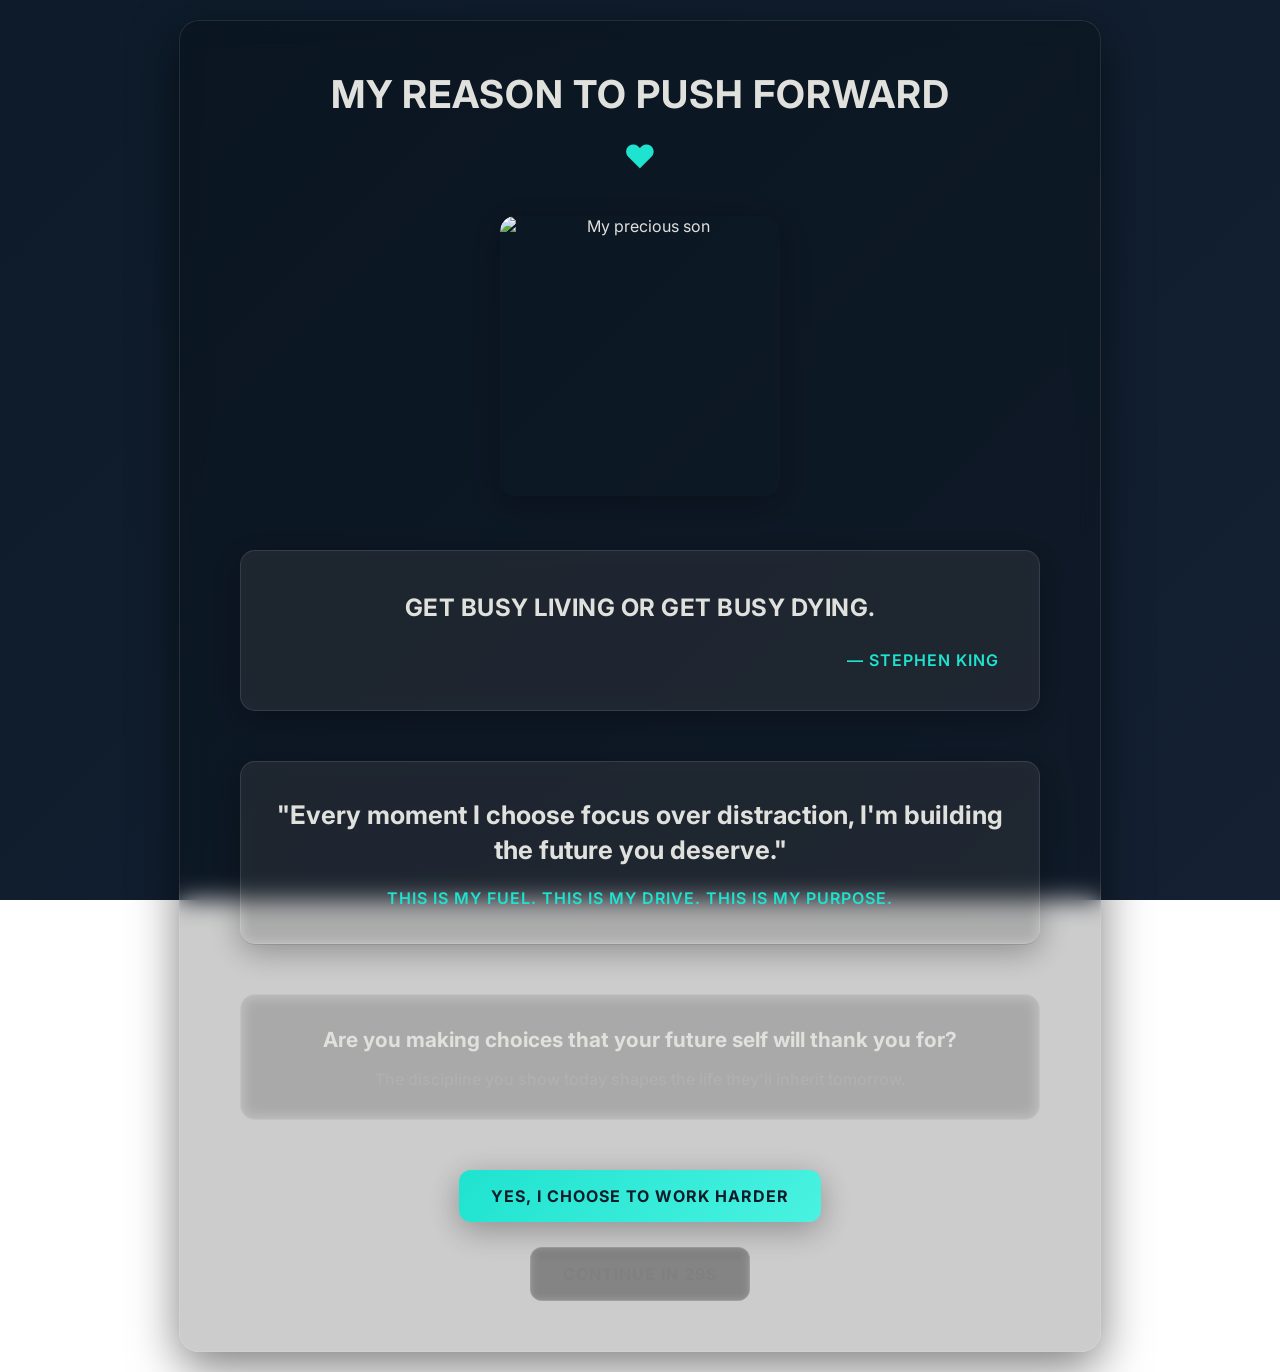
==== focus-redirect/inspiration/inspiration.html @ f6513f72 "first init" ====
<!DOCTYPE html>
<html lang="en">
<head>
  <meta charset="UTF-8">
  <meta name="viewport" content="width=device-width, initial-scale=1.0">
  <title>A Moment of Focus</title>
  <link rel="preconnect" href="https://fonts.googleapis.com">
  <link rel="preconnect" href="https://fonts.gstatic.com" crossorigin>
  <link href="https://fonts.googleapis.com/css2?family=Inter:wght@300;400;500;600;700&family=Playfair+Display:ital,wght@0,400;0,600;1,400;1,600&display=swap" rel="stylesheet">
  <link rel="stylesheet" href="inspiration.css">
</head>
<body>
  <div class="container">
    <div class="header">
      <h1>My Reason to Push Forward</h1>
      <div class="heart-divider">❤️</div>
    </div>
    
    <div class="photo-momento">
      <div class="photo-frame">
        <img src="idris.gif" alt="My precious son" class="momento-photo">
        <div class="photo-overlay">
          <p class="photo-text">Every day I work harder for you</p>
        </div>
      </div>
    </div>
    
    <div class="quote-section">
      <div class="quote-container">
        <blockquote id="quote"></blockquote>
        <cite id="author"></cite>
      </div>
    </div>
    
    <div class="motivation-message">
      <div class="personal-note">
        <p class="main-motivation">"Every moment I choose focus over distraction, I'm building the future you deserve."</p>
        <p class="sub-motivation">This is my fuel. This is my drive. This is my purpose.</p>
      </div>
    </div>
    
    <div class="powerful-reminder">
      <p class="reminder-text">Are you making choices that your future self will thank you for?</p>
      <p class="reminder-subtext">The discipline you show today shapes the life they'll inherit tomorrow.</p>
    </div>
    
    <div class="actions">
      <button id="goBack" class="btn primary-btn">Yes, I Choose to Work Harder</button>
      <div class="continue-container">
        <div id="reason-container">
            <label for="reason-input" id="reason-label">If you must continue, commit to working harder later:</label>
            <input type="text" id="reason-input" placeholder="I will work 2x harder on my goals after this...">
        </div>
        <button id="continueAnyway" class="btn secondary-btn" disabled>
          Continue in <span id="countdown">30</span>s
        </button>
      </div>
    </div>
  </div>
  
  <script src="inspiration.js"></script>
</body>
</html>
---- focus-redirect/inspiration/inspiration.css ----
@import url('https://fonts.googleapis.com/css2?family=Inter:wght@300;400;500;600;700&family=Playfair+Display:ital,wght@0,400;0,600;1,400;1,600&display=swap');

:root {
  --font-sans: 'Inter', sans-serif;
  --font-serif: 'Playfair Display', serif;
  
  --color-bg-start: #0d1b2a;
  --color-bg-mid: #1b263b;
  --color-bg-end: #415a77;

  --color-text: #e0e1dd;
  --color-text-dark: #b0b0b0;
  --color-text-muted: #808080;

  --color-accent: #1ee3cf;
  --color-accent-soft: #4af2e1;

  --color-glass: rgba(0, 0, 0, 0.2);
  --color-shadow: rgba(0, 0, 0, 0.5);
  --color-border: rgba(255, 255, 255, 0.1);
  --color-surface: rgba(255, 255, 255, 0.05);
  --color-elevated: rgba(255, 255, 255, 0.08);
  
  --shadow-soft: 0 8px 32px rgba(0, 0, 0, 0.3);
  --shadow-strong: 0 16px 48px rgba(0, 0, 0, 0.5);
}

body {
  font-family: var(--font-sans);
  margin: 0;
  padding: 20px;
  display: flex;
  justify-content: center;
  align-items: center;
  min-height: 100vh;
  color: var(--color-text);
  background: linear-gradient(135deg, var(--color-bg-start), var(--color-bg-mid), var(--color-bg-end));
  background-size: 400% 400%;
  animation: gradientAnimation 20s ease infinite;
  background-attachment: fixed;
}

@keyframes gradientAnimation {
  0% { background-position: 0% 50%; }
  50% { background-position: 100% 50%; }
  100% { background-position: 0% 50%; }
}

.container {
  max-width: 800px;
  width: 100%;
  background: var(--color-glass);
  backdrop-filter: blur(12px);
  -webkit-backdrop-filter: blur(12px);
  border-radius: 20px;
  border: 1px solid var(--color-border);
  box-shadow: var(--shadow-strong);
  padding: 50px 60px;
  text-align: center;
  position: relative;
  animation: gentleEnter 1.2s ease-out;
}

@keyframes gentleEnter {
  from { opacity: 0; transform: translateY(30px) scale(0.95); }
  to { opacity: 1; transform: translateY(0) scale(1); }
}

.header {
  margin-bottom: 40px;
  animation: fadeInDown 1s ease-out 0.2s;
  animation-fill-mode: backwards;
}

.header h1 {
  font-family: var(--font-sans);
  font-size: 2.4em;
  font-weight: 700;
  color: var(--color-text);
  margin: 0 0 20px 0;
  letter-spacing: 1px;
  text-transform: uppercase;
}

.heart-divider {
  font-size: 2em;
  color: var(--color-accent);
  animation: heartbeat 2s ease-in-out infinite;
}

@keyframes heartbeat {
  0%, 100% { transform: scale(1); }
  50% { transform: scale(1.1); }
}

.photo-momento {
  margin: 40px 0;
  animation: slideInUp 1s ease-out 0.4s;
  animation-fill-mode: backwards;
}

.photo-frame {
  position: relative;
  display: inline-block;
  border-radius: 15px;
  overflow: hidden;
  box-shadow: var(--shadow-soft);
  transition: all 0.3s ease;
}

.photo-frame:hover {
  transform: scale(1.05);
  box-shadow: var(--shadow-strong);
}

.photo-frame:hover .photo-overlay {
  opacity: 1;
}

.momento-photo {
  width: 280px;
  height: 280px;
  object-fit: cover;
  display: block;
  border-radius: 15px;
}

.photo-overlay {
  position: absolute;
  top: 0;
  left: 0;
  right: 0;
  bottom: 0;
  background: linear-gradient(135deg, var(--color-bg-start), rgba(27, 38, 59, 0.8));
  display: flex;
  align-items: center;
  justify-content: center;
  opacity: 0;
  transition: opacity 0.3s ease;
  border-radius: 15px;
}

.photo-text {
  color: var(--color-text);
  font-family: var(--font-sans);
  font-size: 1.2em;
  font-weight: 600;
  text-shadow: 2px 2px 4px rgba(0, 0, 0, 0.8);
  margin: 0;
  text-align: center;
  padding: 20px;
  text-transform: uppercase;
  letter-spacing: 1px;
}

.quote-section {
  margin: 50px 0;
  animation: slideInUp 1s ease-out 0.6s;
  animation-fill-mode: backwards;
}

.quote-container {
  background: var(--color-elevated);
  backdrop-filter: blur(8px);
  -webkit-backdrop-filter: blur(8px);
  border-radius: 15px;
  padding: 40px;
  border-left: 4px solid var(--color-accent);
  border: 1px solid var(--color-border);
  box-shadow: var(--shadow-soft);
  position: relative;
}

.quote-container::before {
  content: '';
  display: none;
}

blockquote {
  font-family: var(--font-sans);
  font-style: normal;
  font-size: 1.5em;
  font-weight: 700;
  line-height: 1.4;
  margin: 0;
  color: var(--color-text);
  position: relative;
  z-index: 1;
  text-transform: uppercase;
  letter-spacing: 0.5px;
}

cite {
  display: block;
  font-family: var(--font-sans);
  font-size: 1em;
  color: var(--color-accent);
  margin-top: 25px;
  font-style: normal;
  font-weight: 600;
  text-align: right;
  text-transform: uppercase;
  letter-spacing: 1px;
}

.motivation-message {
  margin: 50px 0;
  animation: slideInUp 1s ease-out 0.8s;
  animation-fill-mode: backwards;
}

.personal-note {
  background: var(--color-elevated);
  backdrop-filter: blur(8px);
  -webkit-backdrop-filter: blur(8px);
  border-radius: 15px;
  padding: 35px;
  box-shadow: var(--shadow-soft);
  border: 1px solid var(--color-border);
}

.main-motivation {
  font-family: var(--font-sans);
  font-size: 1.6em;
  font-weight: 700;
  color: var(--color-text);
  margin: 0 0 20px 0;
  line-height: 1.4;
  font-style: normal;
  text-transform: none;
}

.sub-motivation {
  font-family: var(--font-sans);
  font-size: 1em;
  font-weight: 600;
  color: var(--color-accent);
  margin: 0;
  letter-spacing: 1px;
  text-transform: uppercase;
}

.powerful-reminder {
  margin: 40px 0;
  padding: 30px;
  background: var(--color-surface);
  backdrop-filter: blur(8px);
  -webkit-backdrop-filter: blur(8px);
  border-radius: 15px;
  border: 1px solid var(--color-border);
  animation: slideInUp 1s ease-out 1s;
  animation-fill-mode: backwards;
}

.reminder-text {
  font-family: var(--font-sans);
  font-size: 1.3em;
  font-weight: 700;
  color: var(--color-text);
  margin: 0 0 15px 0;
  line-height: 1.4;
  text-transform: none;
}

.reminder-subtext {
  font-family: var(--font-sans);
  font-size: 1em;
  color: var(--color-text-dark);
  margin: 0;
  font-style: normal;
  font-weight: 500;
}

.actions {
  margin-top: 50px;
  display: flex;
  flex-direction: column;
  align-items: center;
  gap: 25px;
  animation: slideInUp 1s ease-out 1.2s;
  animation-fill-mode: backwards;
}

.btn {
  font-family: var(--font-sans);
  font-weight: 700;
  padding: 16px 32px;
  border-radius: 12px;
  font-size: 1em;
  cursor: pointer;
  transition: all 0.3s ease;
  letter-spacing: 1px;
  border: none;
  box-shadow: var(--shadow-soft);
  text-transform: uppercase;
  backdrop-filter: blur(5px);
  -webkit-backdrop-filter: blur(5px);
}

.primary-btn {
  background: linear-gradient(135deg, var(--color-accent) 0%, var(--color-accent-soft) 100%);
  color: var(--color-bg-start);
  animation: motivationPulse 3s ease-in-out infinite;
}

@keyframes motivationPulse {
  0%, 100% { transform: scale(1); }
  50% { transform: scale(1.02); }
}

.primary-btn:hover {
  transform: translateY(-2px);
  box-shadow: 0 12px 35px rgba(30, 227, 207, 0.4);
}

.secondary-btn {
  background: var(--color-elevated);
  color: var(--color-text-dark);
  border: 1px solid var(--color-border);
}

.secondary-btn:hover:not([disabled]) {
  background: var(--color-surface);
  transform: translateY(-1px);
}

.secondary-btn[disabled] {
  background: var(--color-glass);
  color: var(--color-text-muted);
  cursor: not-allowed;
  transform: none;
  box-shadow: none;
}

.continue-container {
  width: 100%;
  display: flex;
  flex-direction: column;
  align-items: center;
  gap: 20px;
}

#reason-container {
  display: none;
  flex-direction: column;
  align-items: center;
  gap: 15px;
  margin-top: 15px;
  padding: 25px;
  background: var(--color-elevated);
  backdrop-filter: blur(8px);
  -webkit-backdrop-filter: blur(8px);
  border-radius: 12px;
  border: 1px solid var(--color-border);
  width: 100%;
  max-width: 500px;
}

#reason-container.visible {
  display: flex;
}

#reason-label {
  font-family: var(--font-sans);
  font-size: 1.1em;
  color: var(--color-accent);
  text-align: center;
  font-weight: 600;
  font-style: normal;
  text-transform: uppercase;
  letter-spacing: 0.5px;
}

#reason-input {
  padding: 14px 20px;
  border: 2px solid var(--color-border);
  border-radius: 8px;
  background: var(--color-surface);
  backdrop-filter: blur(5px);
  -webkit-backdrop-filter: blur(5px);
  color: var(--color-text);
  font-family: var(--font-sans);
  font-size: 1em;
  width: 100%;
  max-width: 400px;
  transition: all 0.3s ease;
  font-weight: 500;
}

#reason-input::placeholder {
  color: var(--color-text-muted);
  font-style: normal;
  font-weight: 400;
}

#reason-input:focus {
  outline: none;
  border-color: var(--color-accent);
  box-shadow: 0 0 0 3px rgba(30, 227, 207, 0.2);
}

@keyframes fadeInDown {
  from { opacity: 0; transform: translateY(-20px); }
  to { opacity: 1; transform: translateY(0); }
}

@keyframes slideInUp {
  from { opacity: 0; transform: translateY(30px); }
  to { opacity: 1; transform: translateY(0); }
}
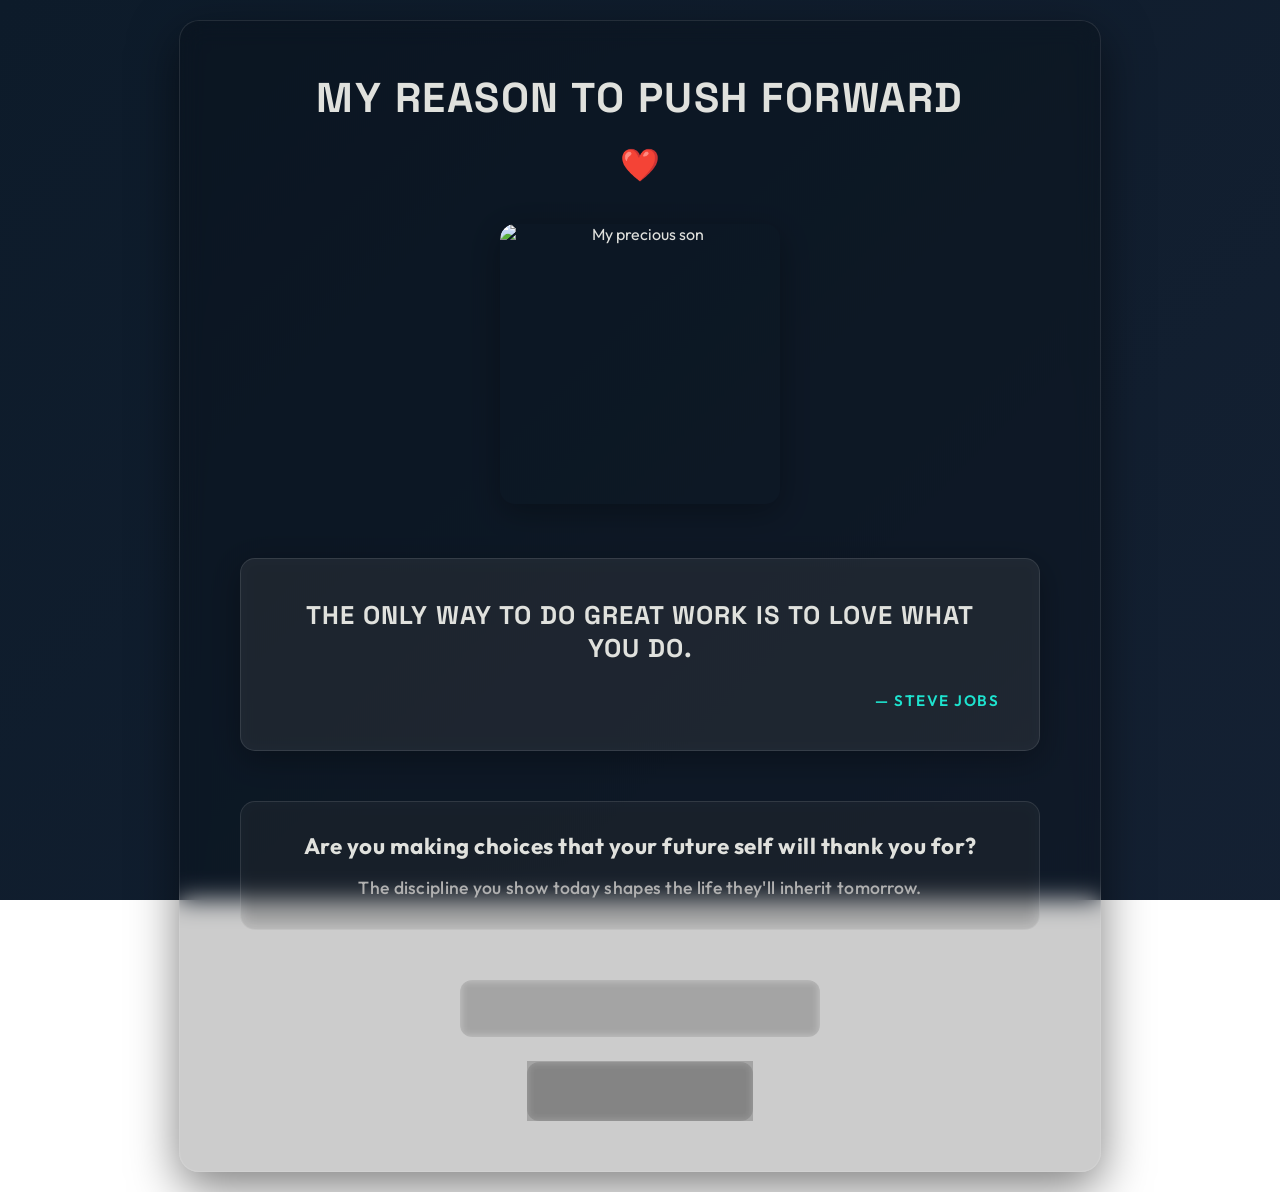
==== commit a381673c: "Readme, and minor changes" ====
--- a/focus-redirect/inspiration/inspiration.html
+++ b/focus-redirect/inspiration/inspiration.html
@@ -32,12 +32,7 @@
       </div>
     </div>
     
-    <div class="motivation-message">
-      <div class="personal-note">
-        <p class="main-motivation">"Every moment I choose focus over distraction, I'm building the future you deserve."</p>
-        <p class="sub-motivation">This is my fuel. This is my drive. This is my purpose.</p>
-      </div>
-    </div>
+
     
     <div class="powerful-reminder">
       <p class="reminder-text">Are you making choices that your future self will thank you for?</p>
--- a/focus-redirect/inspiration/inspiration.css
+++ b/focus-redirect/inspiration/inspiration.css
@@ -1,8 +1,8 @@
-@import url('https://fonts.googleapis.com/css2?family=Inter:wght@300;400;500;600;700&family=Playfair+Display:ital,wght@0,400;0,600;1,400;1,600&display=swap');
+@import url('https://fonts.googleapis.com/css2?family=Space+Grotesk:wght@300;400;500;600;700&family=Outfit:wght@300;400;500;600;700;800;900&display=swap');
 
 :root {
-  --font-sans: 'Inter', sans-serif;
-  --font-serif: 'Playfair Display', serif;
+  --font-sans: 'Outfit', sans-serif;
+  --font-display: 'Space Grotesk', sans-serif;
   
   --color-bg-start: #0d1b2a;
   --color-bg-mid: #1b263b;
@@ -73,12 +73,12 @@
 }
 
 .header h1 {
-  font-family: var(--font-sans);
-  font-size: 2.4em;
-  font-weight: 700;
+  font-family: var(--font-display);
+  font-size: 2.6em;
+  font-weight: 800;
   color: var(--color-text);
   margin: 0 0 20px 0;
-  letter-spacing: 1px;
+  letter-spacing: 1.5px;
   text-transform: uppercase;
 }
 
@@ -142,15 +142,15 @@
 
 .photo-text {
   color: var(--color-text);
-  font-family: var(--font-sans);
+  font-family: var(--font-display);
   font-size: 1.2em;
-  font-weight: 600;
+  font-weight: 700;
   text-shadow: 2px 2px 4px rgba(0, 0, 0, 0.8);
   margin: 0;
   text-align: center;
   padding: 20px;
   text-transform: uppercase;
-  letter-spacing: 1px;
+  letter-spacing: 1.5px;
 }
 
 .quote-section {
@@ -177,30 +177,30 @@
 }
 
 blockquote {
-  font-family: var(--font-sans);
-  font-style: normal;
-  font-size: 1.5em;
-  font-weight: 700;
-  line-height: 1.4;
+  font-family: var(--font-display);
+  font-style: normal;
+  font-size: 1.6em;
+  font-weight: 800;
+  line-height: 1.3;
   margin: 0;
   color: var(--color-text);
   position: relative;
   z-index: 1;
   text-transform: uppercase;
-  letter-spacing: 0.5px;
+  letter-spacing: 1px;
 }
 
 cite {
   display: block;
   font-family: var(--font-sans);
-  font-size: 1em;
+  font-size: 0.95em;
   color: var(--color-accent);
   margin-top: 25px;
   font-style: normal;
   font-weight: 600;
   text-align: right;
   text-transform: uppercase;
-  letter-spacing: 1px;
+  letter-spacing: 1.5px;
 }
 
 .motivation-message {
@@ -221,22 +221,23 @@
 
 .main-motivation {
   font-family: var(--font-sans);
-  font-size: 1.6em;
+  font-size: 1.7em;
   font-weight: 700;
   color: var(--color-text);
   margin: 0 0 20px 0;
-  line-height: 1.4;
+  line-height: 1.3;
   font-style: normal;
   text-transform: none;
+  letter-spacing: 0.5px;
 }
 
 .sub-motivation {
-  font-family: var(--font-sans);
+  font-family: var(--font-display);
   font-size: 1em;
-  font-weight: 600;
+  font-weight: 700;
   color: var(--color-accent);
   margin: 0;
-  letter-spacing: 1px;
+  letter-spacing: 2px;
   text-transform: uppercase;
 }
 
@@ -254,21 +255,23 @@
 
 .reminder-text {
   font-family: var(--font-sans);
-  font-size: 1.3em;
+  font-size: 1.4em;
   font-weight: 700;
   color: var(--color-text);
   margin: 0 0 15px 0;
-  line-height: 1.4;
+  line-height: 1.3;
   text-transform: none;
+  letter-spacing: 0.5px;
 }
 
 .reminder-subtext {
   font-family: var(--font-sans);
-  font-size: 1em;
+  font-size: 1.1em;
   color: var(--color-text-dark);
   margin: 0;
   font-style: normal;
   font-weight: 500;
+  letter-spacing: 0.3px;
 }
 
 .actions {
@@ -282,14 +285,14 @@
 }
 
 .btn {
-  font-family: var(--font-sans);
-  font-weight: 700;
-  padding: 16px 32px;
+  font-family: var(--font-display);
+  font-weight: 800;
+  padding: 18px 36px;
   border-radius: 12px;
   font-size: 1em;
   cursor: pointer;
   transition: all 0.3s ease;
-  letter-spacing: 1px;
+  letter-spacing: 1.5px;
   border: none;
   box-shadow: var(--shadow-soft);
   text-transform: uppercase;
@@ -361,18 +364,18 @@
 }
 
 #reason-label {
-  font-family: var(--font-sans);
+  font-family: var(--font-display);
   font-size: 1.1em;
   color: var(--color-accent);
   text-align: center;
-  font-weight: 600;
-  font-style: normal;
-  text-transform: uppercase;
-  letter-spacing: 0.5px;
+  font-weight: 700;
+  font-style: normal;
+  text-transform: uppercase;
+  letter-spacing: 1px;
 }
 
 #reason-input {
-  padding: 14px 20px;
+  padding: 16px 22px;
   border: 2px solid var(--color-border);
   border-radius: 8px;
   background: var(--color-surface);
@@ -385,6 +388,7 @@
   max-width: 400px;
   transition: all 0.3s ease;
   font-weight: 500;
+  letter-spacing: 0.3px;
 }
 
 #reason-input::placeholder {
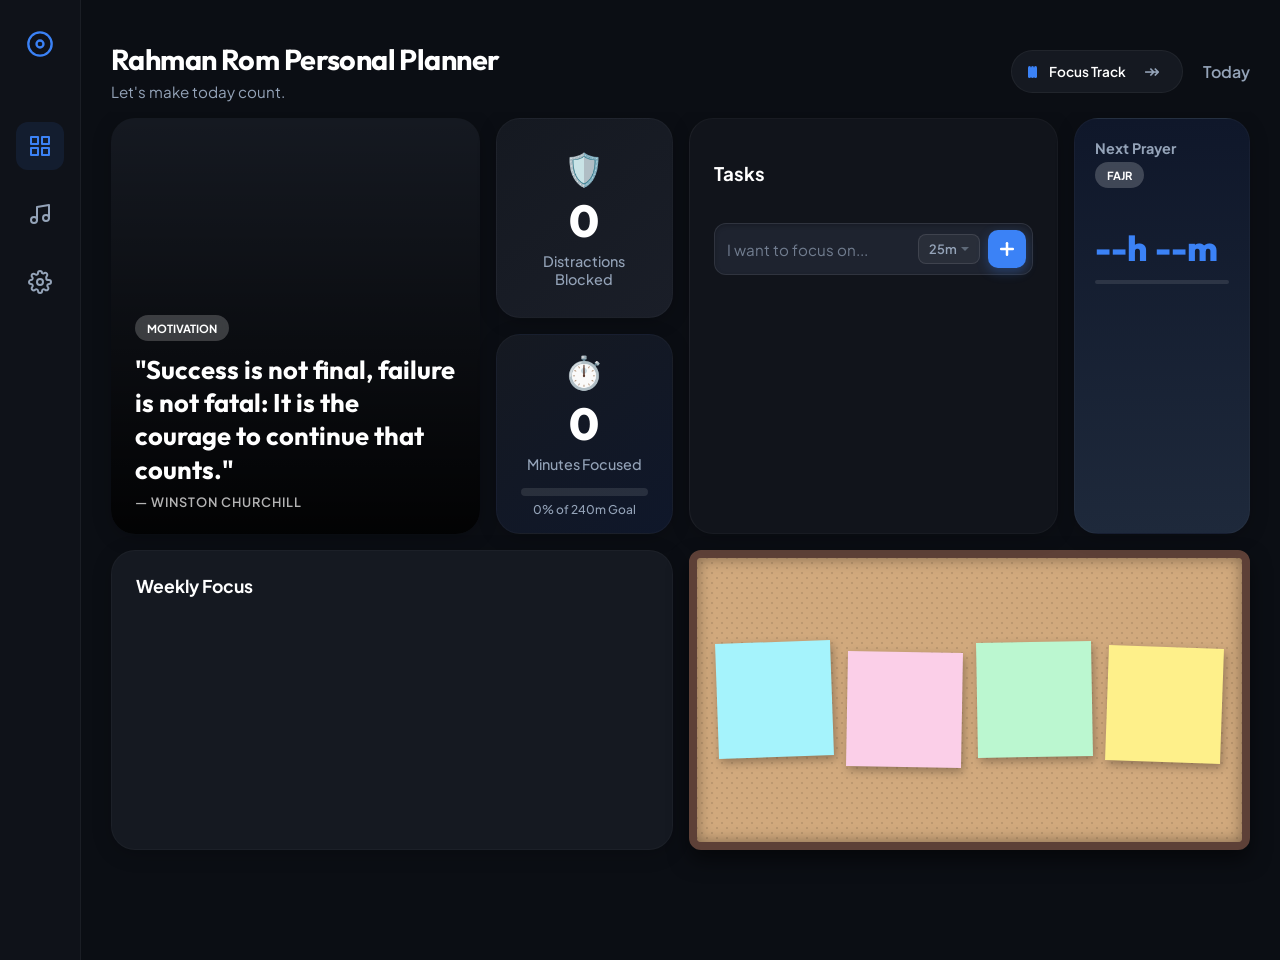
==== commit b21a5c49: "major update" ====
--- a/focus-redirect/inspiration/inspiration.html
+++ b/focus-redirect/inspiration/inspiration.html
@@ -1,58 +1,227 @@
 <!DOCTYPE html>
 <html lang="en">
+
 <head>
   <meta charset="UTF-8">
   <meta name="viewport" content="width=device-width, initial-scale=1.0">
-  <title>A Moment of Focus</title>
+  <title>Focus OS</title>
   <link rel="preconnect" href="https://fonts.googleapis.com">
   <link rel="preconnect" href="https://fonts.gstatic.com" crossorigin>
-  <link href="https://fonts.googleapis.com/css2?family=Inter:wght@300;400;500;600;700&family=Playfair+Display:ital,wght@0,400;0,600;1,400;1,600&display=swap" rel="stylesheet">
+  <link
+    href="https://fonts.googleapis.com/css2?family=Plus+Jakarta+Sans:wght@300;400;500;600;700;800&family=Outfit:wght@400;500;600&display=swap"
+    rel="stylesheet">
   <link rel="stylesheet" href="inspiration.css">
 </head>
+
 <body>
-  <div class="container">
-    <div class="header">
-      <h1>My Reason to Push Forward</h1>
-      <div class="heart-divider">❤️</div>
-    </div>
-    
-    <div class="photo-momento">
-      <div class="photo-frame">
-        <img src="idris.gif" alt="My precious son" class="momento-photo">
-        <div class="photo-overlay">
-          <p class="photo-text">Every day I work harder for you</p>
-        </div>
-      </div>
-    </div>
-    
-    <div class="quote-section">
-      <div class="quote-container">
-        <blockquote id="quote"></blockquote>
-        <cite id="author"></cite>
-      </div>
-    </div>
-    
-
-    
-    <div class="powerful-reminder">
-      <p class="reminder-text">Are you making choices that your future self will thank you for?</p>
-      <p class="reminder-subtext">The discipline you show today shapes the life they'll inherit tomorrow.</p>
-    </div>
-    
-    <div class="actions">
-      <button id="goBack" class="btn primary-btn">Yes, I Choose to Work Harder</button>
-      <div class="continue-container">
-        <div id="reason-container">
-            <label for="reason-input" id="reason-label">If you must continue, commit to working harder later:</label>
-            <input type="text" id="reason-input" placeholder="I will work 2x harder on my goals after this...">
-        </div>
-        <button id="continueAnyway" class="btn secondary-btn" disabled>
-          Continue in <span id="countdown">30</span>s
-        </button>
+
+  <div class="app-container">
+
+    <!-- SIDEBAR NAV (Visual only for now) -->
+    <nav class="sidebar">
+      <div class="brand-icon">
+        <svg xmlns="http://www.w3.org/2000/svg" width="28" height="28" viewBox="0 0 24 24" fill="none"
+          stroke="currentColor" stroke-width="2" stroke-linecap="round" stroke-linejoin="round" style="color: #3b82f6;">
+          <circle cx="12" cy="12" r="10"></circle>
+          <circle cx="12" cy="12" r="3"></circle>
+        </svg>
+      </div>
+      <div class="nav-items">
+        <div class="nav-item active" title="Dashboard">
+          <svg xmlns="http://www.w3.org/2000/svg" width="24" height="24" viewBox="0 0 24 24" fill="none"
+            stroke="currentColor" stroke-width="2" stroke-linecap="round" stroke-linejoin="round">
+            <rect x="3" y="3" width="7" height="7"></rect>
+            <rect x="14" y="3" width="7" height="7"></rect>
+            <rect x="14" y="14" width="7" height="7"></rect>
+            <rect x="3" y="14" width="7" height="7"></rect>
+          </svg>
+        </div>
+        <div class="nav-item" title="Music">
+          <svg xmlns="http://www.w3.org/2000/svg" width="24" height="24" viewBox="0 0 24 24" fill="none"
+            stroke="currentColor" stroke-width="2" stroke-linecap="round" stroke-linejoin="round">
+            <path d="M9 18V5l12-2v13"></path>
+            <circle cx="6" cy="18" r="3"></circle>
+            <circle cx="18" cy="16" r="3"></circle>
+          </svg>
+        </div>
+        <div class="nav-item" title="Settings">
+          <svg xmlns="http://www.w3.org/2000/svg" width="24" height="24" viewBox="0 0 24 24" fill="none"
+            stroke="currentColor" stroke-width="2" stroke-linecap="round" stroke-linejoin="round">
+            <circle cx="12" cy="12" r="3"></circle>
+            <path
+              d="M19.4 15a1.65 1.65 0 0 0 .33 1.82l.06.06a2 2 0 0 1 0 2.83 2 2 0 0 1-2.83 0l-.06-.06a1.65 1.65 0 0 0-1.82-.33 1.65 1.65 0 0 0-1 1.51V21a2 2 0 0 1-2 2 2 2 0 0 1-2-2v-.09A1.65 1.65 0 0 0 9 19.4a1.65 1.65 0 0 0-1.82.33l-.06.06a2 2 0 0 1-2.83 0 2 2 0 0 1 0-2.83l.06-.06a1.65 1.65 0 0 0 .33-1.82 1.65 1.65 0 0 0-1.51-1H3a2 2 0 0 1-2-2 2 2 0 0 1 2-2h.09A1.65 1.65 0 0 0 4.6 9a1.65 1.65 0 0 0-.33-1.82l-.06-.06a2 2 0 0 1 0-2.83 2 2 0 0 1 2.83 0l.06.06a1.65 1.65 0 0 0 1.82.33H9a1.65 1.65 0 0 0 1-1.51V3a2 2 0 0 1 2-2 2 2 0 0 1 2 2v.09a1.65 1.65 0 0 0 1.82.33l.06-.06a2 2 0 0 1 2.83 0 2 2 0 0 1 0 2.83l-.06.06a1.65 1.65 0 0 0-.33 1.82V9a1.65 1.65 0 0 0 1.51 1H21a2 2 0 0 1 2 2 2 2 0 0 1-2 2h-.09a1.65 1.65 0 0 0-1.51 1z">
+            </path>
+          </svg>
+        </div>
+      </div>
+    </nav>
+
+    <!-- CONTENT GRID -->
+    <main class="dashboard-grid">
+
+      <!-- 1. HEADER section -->
+      <header class="top-header">
+        <div class="user-welcome">
+          <h1>Rahman Rom Personal Planner</h1>
+          <p>Let's make today count.</p>
+        </div>
+        <div class="header-controls">
+          <!-- Music Player Widget -->
+          <div class="music-widget-wrapper" style="position: relative;">
+            <div class="music-widget-pill" id="music-pill">
+              <span class="music-icon-anim">
+                <span></span><span></span><span></span>
+              </span>
+              <span class="current-track-name" id="track-name">Focus Track</span>
+              <button class="icon-btn" id="header-next-btn">↠</button>
+            </div>
+
+            <!-- Header dropdown -->
+            <div id="header-music-dropdown" class="header-music-dropdown">
+              <div class="header-track-item" data-index="0">🎵 lofi1.mp3</div>
+              <div class="header-track-item" data-index="1">🎵 lofi2.mp3</div>
+              <div class="header-track-item" data-index="2">🎵 zikr.mp3</div>
+              <div class="header-track-item" data-index="3">🎵 LoFi Quran.mp3</div>
+            </div>
+          </div>
+
+          <div class="date-badge" id="date-display">
+            Today
+          </div>
+        </div>
+      </header>
+
+      <!-- 2. HERO / MOTIVATION (Rotating) -->
+      <div class="bento-card hero-card" id="hero-bg">
+        <div class="hero-content">
+          <div class="chip">Motivation</div>
+          <h2 id="main-quote">"Focus is about saying no."</h2>
+          <div class="hero-footer">
+            <span id="main-author">— STEVE JOBS</span>
+            <div class="image-indicator">
+              <!-- Dots for image count if needed -->
+            </div>
+          </div>
+        </div>
+      </div>
+
+      <!-- 3. STATS: Distractions -->
+      <div class="bento-card stat-card distraction-stat">
+        <div class="stat-icon">🛡️</div>
+        <div class="stat-value" id="distraction-count">0</div>
+        <div class="stat-label">Distractions Blocked</div>
+      </div>
+
+      <!-- 4. STATS: Focus Minutes -->
+      <div class="bento-card stat-card focus-stat">
+        <div class="stat-icon">⏱️</div>
+        <div class="stat-value" id="focus-minutes">0</div>
+        <div class="stat-label">Minutes Focused</div>
+
+        <!-- Progress Bar -->
+        <div class="focus-goal-wrapper">
+          <div class="focus-progress-track">
+            <div class="focus-progress-fill" id="focus-progress-bar" style="width: 0%"></div>
+          </div>
+          <div class="focus-goal-text"><span id="focus-goal-percent">0</span>% of 240m Goal</div>
+        </div>
+      </div>
+
+      <!-- 5. PRODUCTIVITY CHART -->
+      <div class="bento-card chart-card">
+        <h3>Weekly Focus</h3>
+        <div class="chart-container" id="weekly-chart">
+          <!-- Bars injected via JS -->
+        </div>
+      </div>
+
+      <!-- 6. STICKY NOTES (Replaces Matrix) -->
+      <div class="sticky-notes-wrapper">
+        <!-- Note 1: Blue -->
+        <div class="sticky-note note-blue" style="transform: rotate(-2deg);">
+          <div class="note-content" contenteditable="true" id="note-1"></div>
+        </div>
+        <!-- Note 2: Pink -->
+        <div class="sticky-note note-pink" style="transform: rotate(1deg); top: 10px;">
+          <div class="note-content" contenteditable="true" id="note-2"></div>
+        </div>
+        <!-- Note 3: Green -->
+        <div class="sticky-note note-green" style="transform: rotate(-1deg);">
+          <div class="note-content" contenteditable="true" id="note-3"></div>
+        </div>
+        <!-- Note 4: Yellow -->
+        <div class="sticky-note note-yellow" style="transform: rotate(2deg); top: 5px;">
+          <div class="note-content" contenteditable="true" id="note-4"></div>
+        </div>
+      </div>
+
+      <!-- 6. TO-DO LIST (Existing Logic) -->
+      <div class="bento-card todo-card">
+        <div class="card-header">
+          <h3>Tasks</h3>
+        </div>
+        <div class="todo-creation-area">
+          <div class="todo-input-wrapper">
+            <input type="text" id="todo-input" placeholder="I want to focus on..." autocomplete="off">
+            <div class="duration-picker">
+              <span id="current-duration">25m</span>
+              <div class="duration-options">
+                <button data-min="10">10m</button>
+                <button data-min="25" class="active">25m</button>
+                <button data-min="45">45m</button>
+                <button data-min="60">60m</button>
+              </div>
+            </div>
+            <button id="add-todo-btn" class="add-confirm-btn">
+              <svg width="20" height="20" viewBox="0 0 24 24" fill="none" stroke="currentColor" stroke-width="3"
+                stroke-linecap="round" stroke-linejoin="round">
+                <line x1="12" y1="5" x2="12" y2="19"></line>
+                <line x1="5" y1="12" x2="19" y2="12"></line>
+              </svg>
+            </button>
+          </div>
+        </div>
+        <ul class="todo-list-modern" id="todo-list">
+        </ul>
+      </div>
+
+      <!-- 7. PRAYER SCHEDULE -->
+      <div class="bento-card prayer-card">
+        <div class="prayer-header">
+          <h3>Next Prayer</h3>
+          <div id="next-prayer-name" class="chip">Fajr</div>
+        </div>
+        <div class="prayer-countdown" id="prayer-countdown">--h --m</div>
+        <div class="prayer-progress-track">
+          <div class="prayer-progress-fill" id="prayer-progress-bar"></div>
+        </div>
+        <div class="prayer-list" id="prayer-list">
+          <!-- Injected via JS -->
+        </div>
+      </div>
+
+    </main>
+  </div>
+
+  <!-- Blocked Warning Overlay (Hidden by default) -->
+  <div id="blocked-overlay" class="blocked-overlay">
+    <div class="blocked-modal" style="position: relative;">
+      <button id="close-overlay-btn"
+        style="position: absolute; top: 10px; right: 10px; background: none; border: none; color: #fff; font-size: 1.5rem; cursor: pointer;">&times;</button>
+      <div class="blocked-icon">⛔</div>
+      <h2>Access Restricted</h2>
+      <p>You are in Focus Mode.</p>
+      <div class="blocked-actions">
+        <button id="goBack" class="btn-primary">Go Back</button>
+        <button id="continueAnyway" class="btn-ghost" disabled>Continue (<span id="countdown">30</span>)</button>
+      </div>
+      <div id="reason-container" style="display:none; margin-top: 15px;">
+        <input type="text" id="reason-input" placeholder="Reason..." class="reason-input">
       </div>
     </div>
   </div>
-  
+
   <script src="inspiration.js"></script>
 </body>
-</html>
+
+</html>
--- a/focus-redirect/inspiration/inspiration.css
+++ b/focus-redirect/inspiration/inspiration.css
@@ -1,414 +1,1179 @@
-@import url('https://fonts.googleapis.com/css2?family=Space+Grotesk:wght@300;400;500;600;700&family=Outfit:wght@300;400;500;600;700;800;900&display=swap');
-
 :root {
-  --font-sans: 'Outfit', sans-serif;
-  --font-display: 'Space Grotesk', sans-serif;
-  
-  --color-bg-start: #0d1b2a;
-  --color-bg-mid: #1b263b;
-  --color-bg-end: #415a77;
-
-  --color-text: #e0e1dd;
-  --color-text-dark: #b0b0b0;
-  --color-text-muted: #808080;
-
-  --color-accent: #1ee3cf;
-  --color-accent-soft: #4af2e1;
-
-  --color-glass: rgba(0, 0, 0, 0.2);
-  --color-shadow: rgba(0, 0, 0, 0.5);
-  --color-border: rgba(255, 255, 255, 0.1);
-  --color-surface: rgba(255, 255, 255, 0.05);
-  --color-elevated: rgba(255, 255, 255, 0.08);
-  
-  --shadow-soft: 0 8px 32px rgba(0, 0, 0, 0.3);
-  --shadow-strong: 0 16px 48px rgba(0, 0, 0, 0.5);
+  --font-main: 'Plus Jakarta Sans', sans-serif;
+  --font-display: 'Outfit', sans-serif;
+
+  --bg-void: #0B0E14;
+  --bg-card: #151921;
+  --bg-card-hover: #1E232F;
+
+  --accent-primary: #3b82f6;
+  --accent-secondary: #f43f5e;
+
+  --text-main: #ffffff;
+  --text-muted: #94a3b8;
+
+  --card-radius: 24px;
+  --grid-gap: 24px;
 }
 
 body {
-  font-family: var(--font-sans);
   margin: 0;
+  padding: 0;
+  background-color: var(--bg-void);
+  font-family: var(--font-main);
+  color: var(--text-main);
+  height: 100vh;
+  width: 100vw;
+  overflow: hidden;
+  display: flex;
+}
+
+/* Sidebar */
+.sidebar {
+  width: 80px;
+  height: 100%;
+  display: flex;
+  flex-direction: column;
+  align-items: center;
+  padding: 30px 0;
+  border-right: 1px solid rgba(255, 255, 255, 0.05);
+  background: #0f1219;
+}
+
+.brand-icon {
+  margin-bottom: 60px;
+  color: var(--accent-primary);
+}
+
+.nav-item {
+  width: 48px;
+  height: 48px;
+  border-radius: 12px;
+  display: flex;
+  align-items: center;
+  justify-content: center;
+  margin-bottom: 20px;
+  color: var(--text-muted);
+  cursor: pointer;
+  transition: all 0.2s;
+}
+
+.nav-item:hover,
+.nav-item.active {
+  background: rgba(59, 130, 246, 0.1);
+  color: var(--accent-primary);
+}
+
+/* Main Grid */
+.app-container {
+  display: flex;
+  width: 100%;
+  height: 100%;
+}
+
+.dashboard-grid {
+  flex: 1;
+  padding: 30px;
+  display: grid;
+  grid-template-columns: repeat(12, 1fr);
+  grid-template-rows: auto 200px 200px 300px;
+  /* Header | Row 1 (Stat 1) | Row 2 (Stat 2) | Bottom Row */
+  gap: 16px;
+  /* Reduced from var(--grid-gap) which was likely 24px */
+  overflow-y: auto;
+  position: relative;
+  padding-bottom: 50px;
+}
+
+/* 1. Header */
+.top-header {
+  grid-column: 1 / -1;
+  display: flex;
+  justify-content: space-between;
+  align-items: center;
+  padding-bottom: 0px;
+  /* Removed padding */
+  position: sticky;
+  top: 0;
+  z-index: 20;
+  background: var(--bg-void);
+  margin-bottom: -10px;
+  /* Pull content up slightly */
+}
+
+/* ... (Keep Header Styles same visually, just context) ... */
+.user-welcome h1 {
+  font-family: var(--font-display);
+  font-size: 1.8rem;
+  margin: 0;
+  letter-spacing: -0.02em;
+}
+
+.user-welcome p {
+  color: var(--text-muted);
+  margin: 5px 0 0 0;
+  font-size: 0.95rem;
+}
+
+.header-controls {
+  display: flex;
+  align-items: center;
+  gap: 20px;
+}
+
+.music-widget-pill {
+  background: var(--bg-card);
+  border: 1px solid rgba(255, 255, 255, 0.05);
+  padding: 8px 16px;
+  border-radius: 100px;
+  display: flex;
+  align-items: center;
+  gap: 12px;
+  cursor: pointer;
+  /* Clickable now */
+  transition: background 0.2s;
+}
+
+.music-widget-pill:hover {
+  background: rgba(255, 255, 255, 0.08);
+  /* Indicate clickable */
+}
+
+.header-music-dropdown {
+  position: absolute;
+  top: 100%;
+  left: 0;
+  width: 100%;
+  min-width: 160px;
+  background: #1e293b;
+  border: 1px solid rgba(255, 255, 255, 0.1);
+  border-radius: 12px;
+  padding: 8px;
+  display: none;
+  flex-direction: column;
+  gap: 4px;
+  z-index: 50;
+  margin-top: 8px;
+  box-shadow: 0 10px 20px rgba(0, 0, 0, 0.5);
+}
+
+.header-music-dropdown.visible {
+  display: flex;
+  animation: fadeIn 0.15s ease-out;
+}
+
+.header-track-item {
+  padding: 8px 12px;
+  border-radius: 8px;
+  color: var(--text-muted);
+  font-size: 0.85rem;
+  cursor: pointer;
+  transition: all 0.2s;
+}
+
+.header-track-item:hover {
+  background: rgba(255, 255, 255, 0.1);
+  color: white;
+}
+
+.music-icon-anim span {
+  display: inline-block;
+  width: 3px;
+  height: 12px;
+  background: var(--accent-primary);
+  border-radius: 2px;
+  animation: bounce 1s infinite ease-in-out;
+}
+
+.music-icon-anim span:nth-child(2) {
+  animation-delay: 0.2s;
+}
+
+.music-icon-anim span:nth-child(3) {
+  animation-delay: 0.4s;
+}
+
+@keyframes bounce {
+
+  0%,
+  100% {
+    height: 8px;
+  }
+
+  50% {
+    height: 16px;
+  }
+}
+
+.current-track-name {
+  font-size: 0.85rem;
+  font-weight: 600;
+}
+
+.icon-btn {
+  background: none;
+  border: none;
+  color: var(--text-muted);
+  cursor: pointer;
+  font-size: 1.2rem;
+}
+
+.icon-btn:hover {
+  color: white;
+}
+
+.date-badge {
+  font-weight: 600;
+  color: var(--text-muted);
+}
+
+/* Cards Generic */
+.bento-card {
+  background: var(--bg-card);
+  border-radius: var(--card-radius);
+  padding: 24px;
+  transition: transform 0.2s, box-shadow 0.2s;
+  overflow: hidden;
+  position: relative;
+  border: 1px solid rgba(255, 255, 255, 0.03);
+  box-shadow: 0 4px 20px rgba(0, 0, 0, 0.2);
+}
+
+.bento-card:hover {
+  transform: translateY(-2px);
+  border-color: rgba(255, 255, 255, 0.08);
+  /* Glow effect on hover */
+}
+
+/* 2. Hero Card (4 Columns, 2 Rows) */
+.hero-card {
+  grid-column: 1 / 5;
+  grid-row: 2 / 4;
+  background-size: cover;
+  background-position: center;
+  display: flex;
+  flex-direction: column;
+  justify-content: flex-end;
+  padding: 0;
+  /* Remove padding so image hits edges */
+  overflow: hidden;
+  /* Cut off corners */
+  position: relative;
+  border: none;
+  /* Fix: Overlay covers full image without border gap */
+}
+
+.hero-card::before {
+  content: '';
+  position: absolute;
+  inset: 0;
+  background: linear-gradient(to top, rgba(0, 0, 0, 0.9), transparent);
+  z-index: 1;
+}
+
+.hero-content {
+  position: relative;
+  z-index: 2;
+  padding: 24px;
+  /* Move padding here */
+}
+
+.chip {
+  background: rgba(255, 255, 255, 0.2);
+  backdrop-filter: blur(4px);
+  padding: 6px 12px;
+  border-radius: 20px;
+  text-transform: uppercase;
+  font-size: 0.7rem;
+  font-weight: 700;
+  display: inline-block;
+  margin-bottom: 12px;
+}
+
+.hero-card h2 {
+  font-family: var(--font-display);
+  font-size: 1.6rem;
+  margin: 0 0 8px 0;
+  line-height: 1.3;
+}
+
+.hero-footer {
+  display: flex;
+  justify-content: space-between;
+  align-items: center;
+  font-size: 0.8rem;
+  color: rgba(255, 255, 255, 0.7);
+  font-weight: 600;
+  letter-spacing: 1px;
+}
+
+/* 3 & 4 Stats Cards (Stacked 2 Cols Wide) */
+.stat-card {
+  display: flex;
+  flex-direction: column;
+  justify-content: center;
+  align-items: center;
+  text-align: center;
+}
+
+.distraction-stat {
+  grid-column: 5 / 7;
+  grid-row: 2 / 3;
+  background: linear-gradient(145deg, #151921, #1a1e28);
+}
+
+.focus-stat {
+  grid-column: 5 / 7;
+  grid-row: 3 / 4;
+  background: linear-gradient(145deg, #151921, #0f172a);
+}
+
+.stat-icon {
+  font-size: 2rem;
+  margin-bottom: 10px;
+}
+
+.stat-value {
+  font-size: 2.8rem;
+  /* Larger again since wider */
+  font-weight: 800;
+  font-family: var(--font-display);
+  line-height: 1;
+}
+
+.stat-label {
+  color: var(--text-muted);
+  font-size: 0.9rem;
+  font-weight: 500;
+  margin-top: 8px;
+}
+
+.focus-goal-wrapper {
+  width: 100%;
+  margin-top: 15px;
+  display: flex;
+  flex-direction: column;
+  gap: 6px;
+}
+
+.focus-progress-track {
+  width: 100%;
+  height: 8px;
+  background: rgba(255, 255, 255, 0.1);
+  border-radius: 100px;
+  overflow: hidden;
+}
+
+.focus-progress-fill {
+  height: 100%;
+  background: linear-gradient(90deg, #10b981, #3b82f6);
+  border-radius: 100px;
+  transition: width 0.5s cubic-bezier(0.4, 0, 0.2, 1);
+  box-shadow: 0 0 10px rgba(16, 185, 129, 0.4);
+}
+
+.focus-goal-text {
+  font-size: 0.75rem;
+  color: var(--text-muted);
+  font-weight: 500;
+  align-self: flex-end;
+  /* Align text to right? or center. Let's do center for symmetry */
+  align-self: center;
+}
+
+/* 6. To-Do Card (4 Columns, 2 Rows) */
+.todo-card {
+  grid-column: 7 / 11;
+  grid-row: 2 / 4;
+  display: flex;
+  flex-direction: column;
+  background: #11141b;
+  border-left: 1px solid rgba(255, 255, 255, 0.05);
+}
+
+/* 7. Prayer Card (2 Columns, 2 Rows - Vertical) */
+.prayer-card {
+  grid-column: 11 / 13;
+  grid-row: 2 / 4;
+  display: flex;
+  flex-direction: column;
+  background: linear-gradient(180deg, #0f172a, #1e293b);
+  gap: 0;
   padding: 20px;
-  display: flex;
+}
+
+.prayer-header {
+  display: flex;
+  flex-direction: column;
+  align-items: flex-start;
+  margin-bottom: 16px;
+  border: none;
+  padding: 0;
+}
+
+.prayer-header h3 {
+  margin: 0 0 5px 0;
+  font-size: 0.9rem;
+  color: var(--text-muted);
+}
+
+/* Prayer Countdown Pulse */
+.prayer-countdown {
+  font-size: 2.2rem;
+  font-weight: 800;
+  color: var(--accent-primary);
+  margin-top: 10px;
+  font-family: var(--font-display);
+  /* Monospaced numbers for stable countdown */
+  font-variant-numeric: tabular-nums;
+  animation: pulse-text 2s infinite ease-in-out;
+}
+
+@keyframes pulse-text {
+
+  0%,
+  100% {
+    opacity: 1;
+  }
+
+  50% {
+    opacity: 0.8;
+  }
+}
+
+/* Prayer Progress Bar */
+.prayer-progress-track {
+  width: 100%;
+  height: 4px;
+  background: rgba(255, 255, 255, 0.1);
+  border-radius: 10px;
+  margin: 10px 0 20px 0;
+  overflow: hidden;
+}
+
+.prayer-progress-fill {
+  height: 100%;
+  background: var(--accent-primary);
+  /* Blue */
+  width: 0%;
+  transition: width 1s linear;
+  box-shadow: 0 0 8px rgba(59, 130, 246, 0.5);
+}
+
+.prayer-list {
+  flex: 1;
+  display: flex;
+  flex-direction: column;
+  gap: 8px;
+  overflow-y: auto;
+  overflow-x: hidden;
+  align-items: stretch;
+  justify-content: flex-start;
+}
+
+.prayer-item {
+  display: flex;
+  flex-direction: row;
+  justify-content: space-between;
+  align-items: center;
+  padding: 10px 12px;
+  border-radius: 8px;
+  background: rgba(255, 255, 255, 0.03);
+  font-size: 0.8rem;
+  min-width: 0;
+}
+
+.prayer-item span:first-child {
+  font-weight: 500;
+  margin-bottom: 0;
+  color: var(--text-muted);
+}
+
+.prayer-item span:last-child {
+  font-weight: 600;
+  color: white;
+}
+
+.prayer-item.active {
+  background: rgba(59, 130, 246, 0.15);
+  border: 1px solid rgba(59, 130, 246, 0.3);
+  transform: none;
+  box-shadow: none;
+}
+
+.prayer-item.active span:first-child {
+  color: white;
+}
+
+.prayer-item.passed {
+  opacity: 0.5;
+}
+
+/* 5. Sticky Notes Wrapper (Replaces Matrix) */
+.sticky-notes-wrapper {
+  grid-column: 7 / 13;
+  grid-row: 4 / 5;
+  display: flex;
+  justify-content: space-between;
+  align-items: center;
+  gap: 15px;
+  padding: 20px;
+
+  /* Corkboard Look */
+  background-color: #d1a97d;
+  /* Fallback */
+  background-image: radial-gradient(rgba(0, 0, 0, 0.1) 15%, transparent 16%),
+    radial-gradient(rgba(0, 0, 0, 0.1) 15%, transparent 16%);
+  background-size: 10px 10px;
+  background-position: 0 0, 5px 5px;
+
+  border: 8px solid #5d4037;
+  /* Wood frame */
+  border-radius: 12px;
+  box-shadow: inset 0 0 15px rgba(0, 0, 0, 0.4), 0 10px 20px rgba(0, 0, 0, 0.5);
+  position: relative;
+}
+
+.sticky-note {
+  flex: 1;
+  aspect-ratio: 1 / 1;
+  padding: 20px;
+  box-shadow: 2px 4px 10px rgba(0, 0, 0, 0.3);
+  position: relative;
+  transition: transform 0.2s, z-index 0.2s;
+  cursor: text;
+  display: flex;
+  align-items: center;
   justify-content: center;
-  align-items: center;
-  min-height: 100vh;
-  color: var(--color-text);
-  background: linear-gradient(135deg, var(--color-bg-start), var(--color-bg-mid), var(--color-bg-end));
-  background-size: 400% 400%;
-  animation: gradientAnimation 20s ease infinite;
-  background-attachment: fixed;
-}
-
-@keyframes gradientAnimation {
-  0% { background-position: 0% 50%; }
-  50% { background-position: 100% 50%; }
-  100% { background-position: 0% 50%; }
-}
-
-.container {
-  max-width: 800px;
+}
+
+.sticky-note:hover {
+  transform: scale(1.05) rotate(0deg) !important;
+  z-index: 10;
+  box-shadow: 4px 8px 15px rgba(0, 0, 0, 0.4);
+}
+
+.note-content {
   width: 100%;
-  background: var(--color-glass);
-  backdrop-filter: blur(12px);
-  -webkit-backdrop-filter: blur(12px);
-  border-radius: 20px;
-  border: 1px solid var(--color-border);
-  box-shadow: var(--shadow-strong);
-  padding: 50px 60px;
+  height: 100%;
+  border: none;
+  outline: none;
+  background: transparent;
+  font-family: 'Patrick Hand', cursive, sans-serif;
+  /* Fallback if not loaded, maybe add import */
+  font-size: 1.2rem;
+  color: #1f2937;
+  /* Dark text for contrast */
   text-align: center;
+  display: flex;
+  align-items: center;
+  justify-content: center;
+  line-height: 1.4;
+  overflow: hidden;
+}
+
+/* Colors */
+.note-blue {
+  background-color: #a5f3fc;
+}
+
+/* Cyan-200 */
+.note-pink {
+  background-color: #fbcfe8;
+}
+
+/* Pink-200 */
+.note-green {
+  background-color: #bbf7d0;
+}
+
+/* Green-200 */
+.note-yellow {
+  background-color: #fef08a;
+}
+
+/* Yellow-200 */
+
+/* Handwriting Font Import would ideally be in HTML Head, 
+   but we can try a system cursive fallback or generic handwritten look */
+.note-content {
+  font-family: "Comic Sans MS", "Chalkboard SE", "Marker Felt", sans-serif;
+  font-weight: 600;
+}
+
+/* 7. Chart Card (6 cols) */
+.chart-card {
+  grid-column: 1 / 7;
+  grid-row: 4 / 5;
+  display: flex;
+  flex-direction: column;
+}
+
+.chart-card h3 {
+  margin: 0 0 20px 0;
+  font-size: 1.1rem;
+}
+
+.chart-container {
+  flex: 1;
+  display: flex;
+  align-items: flex-end;
+  justify-content: space-between;
+  gap: 8px;
+  padding-top: 20px;
+  /* Space for tooltips */
+}
+
+.bar-wrapper {
+  display: flex;
+  flex-direction: column;
+  align-items: center;
+  flex: 1;
+  height: 100%;
+  justify-content: flex-end;
+}
+
+.bar-track {
+  width: 100%;
+  flex: 1;
+  display: flex;
+  align-items: flex-end;
+  border-radius: 8px;
+  background: rgba(255, 255, 255, 0.02);
   position: relative;
-  animation: gentleEnter 1.2s ease-out;
-}
-
-@keyframes gentleEnter {
-  from { opacity: 0; transform: translateY(30px) scale(0.95); }
-  to { opacity: 1; transform: translateY(0) scale(1); }
-}
-
-.header {
-  margin-bottom: 40px;
-  animation: fadeInDown 1s ease-out 0.2s;
-  animation-fill-mode: backwards;
-}
-
-.header h1 {
-  font-family: var(--font-display);
-  font-size: 2.6em;
-  font-weight: 800;
-  color: var(--color-text);
-  margin: 0 0 20px 0;
-  letter-spacing: 1.5px;
+}
+
+.bar {
+  width: 100%;
+  background: linear-gradient(to top, #3b82f6, #60a5fa);
+  border-radius: 4px;
+  border-top-left-radius: 6px;
+  border-top-right-radius: 6px;
+  transition: height 0.6s cubic-bezier(0.34, 1.56, 0.64, 1);
+  min-height: 4px;
+  position: relative;
+}
+
+.bar:hover {
+  filter: brightness(1.2);
+}
+
+.bar-label {
+  margin-top: 8px;
+  font-size: 0.75rem;
+  color: var(--text-muted);
+  font-weight: 500;
+}
+
+.bar-tooltip {
+  position: absolute;
+  top: -30px;
+  left: 50%;
+  transform: translateX(-50%);
+  background: #1e293b;
+  color: white;
+  padding: 4px 8px;
+  border-radius: 6px;
+  font-size: 0.75rem;
+  font-weight: 700;
+  opacity: 0;
+  transition: opacity 0.2s;
+  pointer-events: none;
+  box-shadow: 0 4px 6px -1px rgba(0, 0, 0, 0.1);
+  white-space: nowrap;
+}
+
+.bar:hover .bar-tooltip {
+  opacity: 1;
+}
+
+.q-header {
+  font-size: 0.8rem;
+  font-weight: 600;
   text-transform: uppercase;
-}
-
-.heart-divider {
-  font-size: 2em;
-  color: var(--color-accent);
-  animation: heartbeat 2s ease-in-out infinite;
-}
-
-@keyframes heartbeat {
-  0%, 100% { transform: scale(1); }
-  50% { transform: scale(1.1); }
-}
-
-.photo-momento {
-  margin: 40px 0;
-  animation: slideInUp 1s ease-out 0.4s;
-  animation-fill-mode: backwards;
-}
-
-.photo-frame {
+  color: var(--text-muted);
+  margin-bottom: 10px;
+  display: flex;
+  align-items: center;
+  gap: 8px;
+}
+
+.dot {
+  width: 8px;
+  height: 8px;
+  border-radius: 50%;
+  display: block;
+}
+
+.dot.red {
+  background: #ef4444;
+}
+
+.dot.blue {
+  background: #3b82f6;
+}
+
+.dot.orange {
+  background: #f97316;
+}
+
+.dot.green {
+  background: #10b981;
+}
+
+.q-content {
+  flex: 1;
+  outline: none;
+  font-size: 0.9rem;
+  line-height: 1.6;
+  color: rgba(255, 255, 255, 0.9);
+  white-space: pre-wrap;
+}
+
+
+
+.card-header {
+  display: flex;
+  justify-content: space-between;
+  align-items: center;
+  margin-bottom: 20px;
+}
+
+.add-btn-small {
+  width: 30px;
+  height: 30px;
+  border-radius: 8px;
+  background: var(--accent-primary);
+  color: white;
+  border: none;
+  font-size: 1.2rem;
+  cursor: pointer;
+  display: flex;
+  align-items: center;
+  justify-content: center;
+}
+
+.todo-list-modern {
+  list-style: none;
+  padding: 0;
+  margin: 0;
+  overflow-y: auto;
+  flex: 1;
+  display: flex;
+  flex-direction: column;
+  gap: 12px;
+}
+
+.todo-item {
+  background: rgba(255, 255, 255, 0.03);
+  padding: 12px;
+  border-radius: 12px;
+  /* Smooth rounded */
+  display: flex;
+  align-items: center;
+  gap: 12px;
+  transition: all 0.2s;
+  border: 1px solid transparent;
+  /* Prepare for border transition */
+}
+
+.todo-item.active-focus-task {
+  background: rgba(59, 130, 246, 0.15);
+  border-color: var(--accent-primary);
+  box-shadow: 0 0 15px rgba(59, 130, 246, 0.2);
+}
+
+.todo-item.active-focus-task .todo-text {
+  font-weight: 600;
+  color: white;
+}
+
+.todo-item:hover {
+  background: rgba(255, 255, 255, 0.06);
+}
+
+.todo-checkbox {
+  appearance: none;
+  width: 18px;
+  height: 18px;
+  border: 2px solid #475569;
+  border-radius: 6px;
+  cursor: pointer;
   position: relative;
+}
+
+.todo-checkbox:checked {
+  background: var(--accent-primary);
+  border-color: var(--accent-primary);
+}
+
+.todo-checkbox:checked::after {
+  content: '✓';
+  position: absolute;
+  color: white;
+  font-size: 10px;
+  top: 1px;
+  left: 3px;
+}
+
+.todo-text {
+  flex: 1;
+  font-size: 0.9rem;
+}
+
+.todo-item.completed .todo-text {
+  text-decoration: line-through;
+  color: #64748b;
+}
+
+.play-btn-small {
+  background: rgba(59, 130, 246, 0.1);
+  color: var(--accent-primary);
+  width: 28px;
+  height: 28px;
+  border-radius: 50%;
+  display: flex;
+  align-items: center;
+  justify-content: center;
+  border: none;
+  cursor: pointer;
+  opacity: 0;
+  transition: opacity 0.2s;
+}
+
+.todo-item:hover .play-btn-small {
+  opacity: 1;
+}
+
+.play-btn-small:hover {
+  background: var(--accent-primary);
+  color: white;
+}
+
+.delete-btn {
+  background: none;
+  border: none;
+  color: #475569;
+  cursor: pointer;
+  opacity: 0;
+}
+
+.todo-item:hover .delete-btn {
+  opacity: 1;
+}
+
+.delete-btn:hover {
+  color: #ef4444;
+}
+
+/* Better Todo Input */
+/* Better Todo Input */
+.todo-creation-area {
+  margin-bottom: 20px;
+}
+
+.todo-input-wrapper {
+  display: flex;
+  align-items: center;
+  background: var(--bg-card-hover);
+  border: 1px solid rgba(255, 255, 255, 0.08);
+  /* Subtle border */
+  border-radius: 12px;
+  padding: 6px 6px 6px 12px;
+  /* Nicer padding */
+  transition: all 0.2s ease;
+  box-shadow: inset 0 2px 4px rgba(0, 0, 0, 0.2);
+  /* Deep input feel */
+}
+
+.todo-input-wrapper:focus-within {
+  border-color: var(--accent-primary);
+  background: rgba(30, 41, 59, 0.8);
+  box-shadow: 0 0 0 2px rgba(59, 130, 246, 0.2);
+}
+
+#todo-input {
+  flex: 1;
+  background: transparent;
+  border: none;
+  color: white;
+  padding: 8px 0;
+  font-size: 0.95rem;
+  outline: none;
+  font-family: var(--font-main);
+  min-width: 0;
+}
+
+#todo-input::placeholder {
+  color: var(--text-muted);
+  opacity: 0.7;
+}
+
+/* Duration Pill */
+.duration-picker {
+  position: relative;
+  background: rgba(255, 255, 255, 0.05);
+  border: 1px solid rgba(255, 255, 255, 0.1);
+  border-radius: 8px;
+  padding: 6px 10px;
+  font-size: 0.8rem;
+  font-weight: 600;
+  color: var(--text-muted);
+  cursor: pointer;
+  margin: 0 8px;
+  user-select: none;
+  transition: all 0.2s;
+  display: flex;
+  align-items: center;
+  gap: 4px;
+}
+
+.duration-picker:hover,
+.duration-picker.active {
+  background: rgba(255, 255, 255, 0.1);
+  color: white;
+  border-color: rgba(255, 255, 255, 0.2);
+}
+
+/* Dropdown Arrow */
+.duration-picker::after {
+  content: '';
   display: inline-block;
-  border-radius: 15px;
+  border-left: 4px solid transparent;
+  border-right: 4px solid transparent;
+  border-top: 4px solid currentColor;
+  opacity: 0.5;
+}
+
+/* Dropdown Menu */
+.duration-options {
+  position: absolute;
+  top: calc(100% + 8px);
+  right: 0;
+  background: #1e293b;
+  border: 1px solid rgba(255, 255, 255, 0.1);
+  border-radius: 12px;
+  padding: 6px;
+  display: none;
+  flex-direction: column;
+  gap: 4px;
+  z-index: 100;
+  box-shadow: 0 10px 25px rgba(0, 0, 0, 0.5), 0 0 0 1px rgba(255, 255, 255, 0.05);
+  width: 100px;
+  /* SLightly wider */
   overflow: hidden;
-  box-shadow: var(--shadow-soft);
-  transition: all 0.3s ease;
-}
-
-.photo-frame:hover {
-  transform: scale(1.05);
-  box-shadow: var(--shadow-strong);
-}
-
-.photo-frame:hover .photo-overlay {
-  opacity: 1;
-}
-
-.momento-photo {
-  width: 280px;
-  height: 280px;
-  object-fit: cover;
-  display: block;
-  border-radius: 15px;
-}
-
-.photo-overlay {
+}
+
+.duration-options.visible {
+  display: flex;
+  animation: fadeIn 0.15s cubic-bezier(0.2, 0, 0.2, 1);
+}
+
+.duration-options button {
+  background: transparent;
+  border: none;
+  color: var(--text-muted);
+  padding: 8px 12px;
+  border-radius: 8px;
+  cursor: pointer;
+  transition: all 0.15s;
+  text-align: left;
+  font-weight: 500;
+  font-size: 0.85rem;
+  font-family: var(--font-main);
+  width: 100%;
+}
+
+.duration-options button:hover {
+  background: rgba(255, 255, 255, 0.05);
+  color: white;
+}
+
+.duration-options button.active {
+  background: var(--accent-primary);
+  color: white;
+}
+
+/* Add Button */
+.add-confirm-btn {
+  background: var(--accent-primary);
+  border: none;
+  border-radius: 10px;
+  /* Match radius style */
+  width: 38px;
+  height: 38px;
+  display: flex;
+  align-items: center;
+  justify-content: center;
+  color: white;
+  cursor: pointer;
+  transition: all 0.2s;
+  box-shadow: 0 4px 12px rgba(59, 130, 246, 0.3);
+}
+
+.add-confirm-btn:hover {
+  transform: translateY(-1px);
+  box-shadow: 0 6px 16px rgba(59, 130, 246, 0.4);
+  background: #2563eb;
+}
+
+.add-confirm-btn:active {
+  transform: translateY(1px);
+}
+
+
+/* Enhanced Todo Item (Background Progress) */
+.todo-item {
+  position: relative;
+  overflow: hidden;
+  /* For progress bar fill */
+  background: var(--bg-card);
+  /* Ensure base color */
+  border-bottom: 1px solid rgba(255, 255, 255, 0.05);
+  display: flex;
+  align-items: center;
+  justify-content: space-between;
+  padding: 12px 10px;
+  transition: background 0.2s;
+  z-index: 1;
+}
+
+.todo-item:last-child {
+  border-bottom: none;
+}
+
+.todo-progress-bg {
   position: absolute;
   top: 0;
   left: 0;
-  right: 0;
-  bottom: 0;
-  background: linear-gradient(135deg, var(--color-bg-start), rgba(27, 38, 59, 0.8));
-  display: flex;
+  height: 100%;
+  background: rgba(59, 130, 246, 0.15);
+  /* Subtle blue fill */
+  z-index: -1;
+  transition: width 0.5s linear;
+  pointer-events: none;
+}
+
+.todo-text-group {
+  display: flex;
+  flex-direction: column;
+  gap: 2px;
+  z-index: 2;
+}
+
+.todo-meta {
+  font-size: 0.75rem;
+  color: var(--text-muted);
+  font-variant-numeric: tabular-nums;
+  display: flex;
+  align-items: center;
+  gap: 6px;
+}
+
+.todo-input-area input {
+  width: 100%;
+  background: transparent;
+  border: 1px solid rgba(255, 255, 255, 0.1);
+  padding: 12px;
+  border-radius: 10px;
+  color: white;
+  margin-bottom: 20px;
+  box-sizing: border-box;
+}
+
+/* Blocked Overlay */
+.blocked-overlay {
+  position: fixed;
+  inset: 0;
+  background: rgba(0, 0, 0, 0.95);
+  z-index: 9999;
+  display: none;
   align-items: center;
   justify-content: center;
-  opacity: 0;
-  transition: opacity 0.3s ease;
-  border-radius: 15px;
-}
-
-.photo-text {
-  color: var(--color-text);
-  font-family: var(--font-display);
-  font-size: 1.2em;
-  font-weight: 700;
-  text-shadow: 2px 2px 4px rgba(0, 0, 0, 0.8);
-  margin: 0;
+}
+
+.blocked-overlay.visible {
+  display: flex;
+}
+
+.blocked-modal {
+  background: #151921;
+  border: 1px solid #ef4444;
+  padding: 40px;
+  border-radius: 30px;
   text-align: center;
-  padding: 20px;
-  text-transform: uppercase;
-  letter-spacing: 1.5px;
-}
-
-.quote-section {
-  margin: 50px 0;
-  animation: slideInUp 1s ease-out 0.6s;
-  animation-fill-mode: backwards;
-}
-
-.quote-container {
-  background: var(--color-elevated);
-  backdrop-filter: blur(8px);
-  -webkit-backdrop-filter: blur(8px);
-  border-radius: 15px;
-  padding: 40px;
-  border-left: 4px solid var(--color-accent);
-  border: 1px solid var(--color-border);
-  box-shadow: var(--shadow-soft);
-  position: relative;
-}
-
-.quote-container::before {
-  content: '';
-  display: none;
-}
-
-blockquote {
-  font-family: var(--font-display);
-  font-style: normal;
-  font-size: 1.6em;
-  font-weight: 800;
-  line-height: 1.3;
-  margin: 0;
-  color: var(--color-text);
-  position: relative;
-  z-index: 1;
-  text-transform: uppercase;
-  letter-spacing: 1px;
-}
-
-cite {
-  display: block;
-  font-family: var(--font-sans);
-  font-size: 0.95em;
-  color: var(--color-accent);
-  margin-top: 25px;
-  font-style: normal;
+  max-width: 400px;
+}
+
+.blocked-icon {
+  font-size: 3rem;
+  margin-bottom: 10px;
+}
+
+.blocked-actions {
+  display: flex;
+  gap: 10px;
+  margin-top: 20px;
+}
+
+.btn-primary {
+  flex: 1;
+  background: white;
+  color: black;
+  border: none;
+  padding: 12px;
+  border-radius: 10px;
   font-weight: 600;
-  text-align: right;
-  text-transform: uppercase;
-  letter-spacing: 1.5px;
-}
-
-.motivation-message {
-  margin: 50px 0;
-  animation: slideInUp 1s ease-out 0.8s;
-  animation-fill-mode: backwards;
-}
-
-.personal-note {
-  background: var(--color-elevated);
-  backdrop-filter: blur(8px);
-  -webkit-backdrop-filter: blur(8px);
-  border-radius: 15px;
-  padding: 35px;
-  box-shadow: var(--shadow-soft);
-  border: 1px solid var(--color-border);
-}
-
-.main-motivation {
-  font-family: var(--font-sans);
-  font-size: 1.7em;
-  font-weight: 700;
-  color: var(--color-text);
-  margin: 0 0 20px 0;
-  line-height: 1.3;
-  font-style: normal;
-  text-transform: none;
-  letter-spacing: 0.5px;
-}
-
-.sub-motivation {
-  font-family: var(--font-display);
-  font-size: 1em;
-  font-weight: 700;
-  color: var(--color-accent);
-  margin: 0;
-  letter-spacing: 2px;
-  text-transform: uppercase;
-}
-
-.powerful-reminder {
-  margin: 40px 0;
-  padding: 30px;
-  background: var(--color-surface);
-  backdrop-filter: blur(8px);
-  -webkit-backdrop-filter: blur(8px);
-  border-radius: 15px;
-  border: 1px solid var(--color-border);
-  animation: slideInUp 1s ease-out 1s;
-  animation-fill-mode: backwards;
-}
-
-.reminder-text {
-  font-family: var(--font-sans);
-  font-size: 1.4em;
-  font-weight: 700;
-  color: var(--color-text);
-  margin: 0 0 15px 0;
-  line-height: 1.3;
-  text-transform: none;
-  letter-spacing: 0.5px;
-}
-
-.reminder-subtext {
-  font-family: var(--font-sans);
-  font-size: 1.1em;
-  color: var(--color-text-dark);
-  margin: 0;
-  font-style: normal;
-  font-weight: 500;
-  letter-spacing: 0.3px;
-}
-
-.actions {
-  margin-top: 50px;
-  display: flex;
-  flex-direction: column;
-  align-items: center;
-  gap: 25px;
-  animation: slideInUp 1s ease-out 1.2s;
-  animation-fill-mode: backwards;
-}
-
-.btn {
-  font-family: var(--font-display);
-  font-weight: 800;
-  padding: 18px 36px;
-  border-radius: 12px;
-  font-size: 1em;
-  cursor: pointer;
-  transition: all 0.3s ease;
-  letter-spacing: 1.5px;
-  border: none;
-  box-shadow: var(--shadow-soft);
-  text-transform: uppercase;
-  backdrop-filter: blur(5px);
-  -webkit-backdrop-filter: blur(5px);
-}
-
-.primary-btn {
-  background: linear-gradient(135deg, var(--color-accent) 0%, var(--color-accent-soft) 100%);
-  color: var(--color-bg-start);
-  animation: motivationPulse 3s ease-in-out infinite;
-}
-
-@keyframes motivationPulse {
-  0%, 100% { transform: scale(1); }
-  50% { transform: scale(1.02); }
-}
-
-.primary-btn:hover {
-  transform: translateY(-2px);
-  box-shadow: 0 12px 35px rgba(30, 227, 207, 0.4);
-}
-
-.secondary-btn {
-  background: var(--color-elevated);
-  color: var(--color-text-dark);
-  border: 1px solid var(--color-border);
-}
-
-.secondary-btn:hover:not([disabled]) {
-  background: var(--color-surface);
-  transform: translateY(-1px);
-}
-
-.secondary-btn[disabled] {
-  background: var(--color-glass);
-  color: var(--color-text-muted);
-  cursor: not-allowed;
-  transform: none;
-  box-shadow: none;
-}
-
-.continue-container {
+  cursor: pointer;
+}
+
+.btn-ghost {
+  flex: 1;
+  background: transparent;
+  border: 1px solid #475569;
+  color: #cbd5e1;
+  padding: 12px;
+  border-radius: 10px;
+  cursor: pointer;
+}
+
+.reason-input {
   width: 100%;
-  display: flex;
-  flex-direction: column;
-  align-items: center;
-  gap: 20px;
-}
-
-#reason-container {
-  display: none;
-  flex-direction: column;
-  align-items: center;
-  gap: 15px;
-  margin-top: 15px;
-  padding: 25px;
-  background: var(--color-elevated);
-  backdrop-filter: blur(8px);
-  -webkit-backdrop-filter: blur(8px);
-  border-radius: 12px;
-  border: 1px solid var(--color-border);
-  width: 100%;
-  max-width: 500px;
-}
-
-#reason-container.visible {
-  display: flex;
-}
-
-#reason-label {
-  font-family: var(--font-display);
-  font-size: 1.1em;
-  color: var(--color-accent);
-  text-align: center;
-  font-weight: 700;
-  font-style: normal;
-  text-transform: uppercase;
-  letter-spacing: 1px;
-}
-
-#reason-input {
-  padding: 16px 22px;
-  border: 2px solid var(--color-border);
+  box-sizing: border-box;
+  padding: 10px;
+  background: #0f1219;
+  border: 1px solid #334155;
+  color: white;
   border-radius: 8px;
-  background: var(--color-surface);
-  backdrop-filter: blur(5px);
-  -webkit-backdrop-filter: blur(5px);
-  color: var(--color-text);
-  font-family: var(--font-sans);
-  font-size: 1em;
-  width: 100%;
-  max-width: 400px;
-  transition: all 0.3s ease;
-  font-weight: 500;
-  letter-spacing: 0.3px;
-}
-
-#reason-input::placeholder {
-  color: var(--color-text-muted);
-  font-style: normal;
-  font-weight: 400;
-}
-
-#reason-input:focus {
-  outline: none;
-  border-color: var(--color-accent);
-  box-shadow: 0 0 0 3px rgba(30, 227, 207, 0.2);
-}
-
-@keyframes fadeInDown {
-  from { opacity: 0; transform: translateY(-20px); }
-  to { opacity: 1; transform: translateY(0); }
-}
-
-@keyframes slideInUp {
-  from { opacity: 0; transform: translateY(30px); }
-  to { opacity: 1; transform: translateY(0); }
-}
+}
+
+/* Responsive */
+@media (max-width: 1200px) {
+  .dashboard-grid {
+    grid-template-columns: 1fr 1fr;
+    grid-template-rows: auto;
+  }
+
+  .top-header {
+    grid-column: 1 / -1;
+  }
+
+  .hero-card {
+    grid-column: 1 / -1;
+    min-height: 250px;
+  }
+
+  .stat-card {
+    grid-column: span 1;
+  }
+
+  .matrix-card {
+    grid-column: 1 / -1;
+    min-height: 300px;
+  }
+
+  .todo-card {
+    grid-column: 1 / -1;
+    min-height: 400px;
+  }
+}
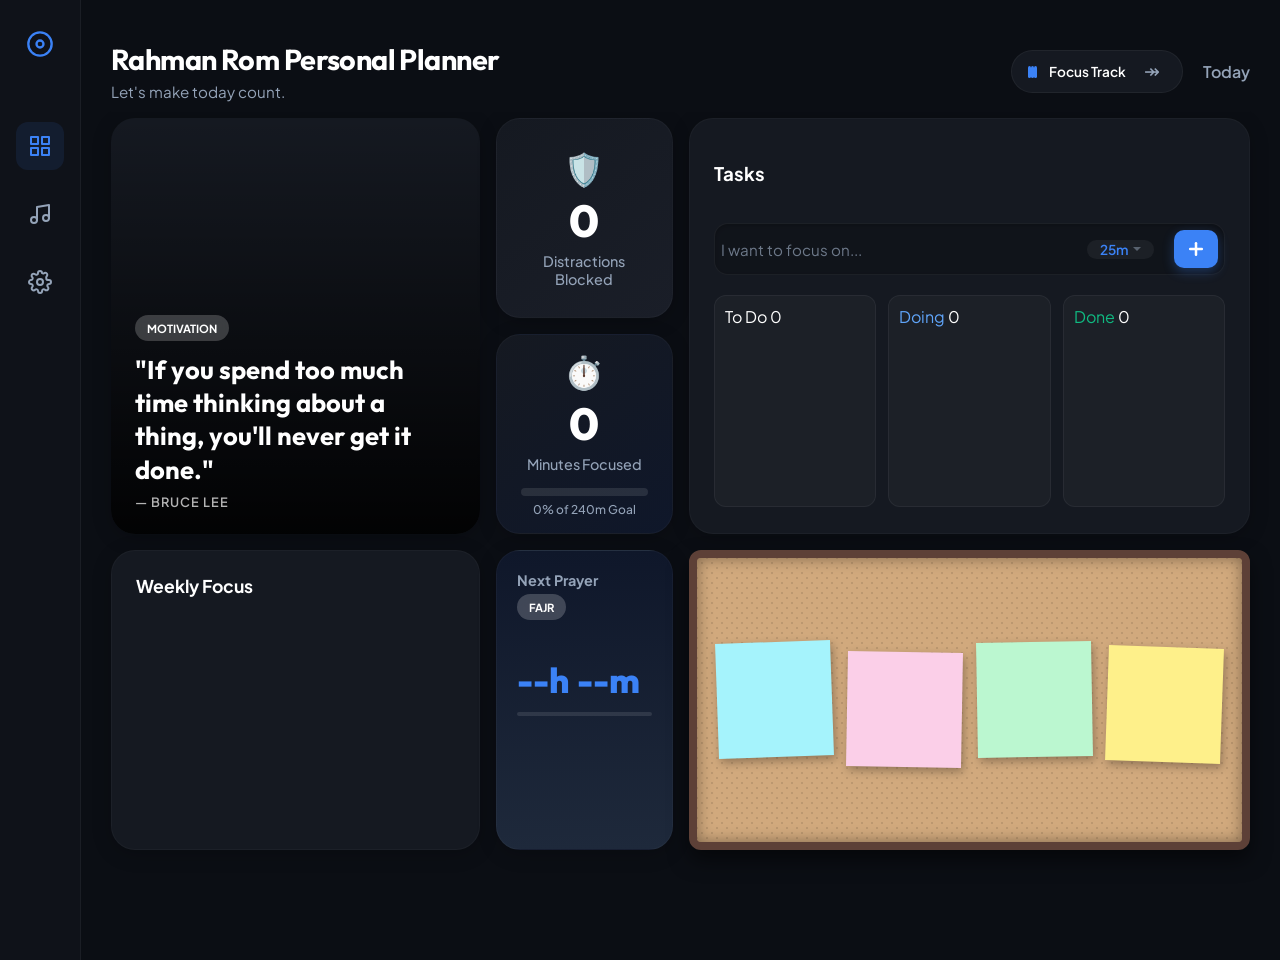
==== commit 2397e099: "update" ====
--- a/focus-redirect/inspiration/inspiration.html
+++ b/focus-redirect/inspiration/inspiration.html
@@ -127,39 +127,13 @@
         </div>
       </div>
 
-      <!-- 5. PRODUCTIVITY CHART -->
-      <div class="bento-card chart-card">
-        <h3>Weekly Focus</h3>
-        <div class="chart-container" id="weekly-chart">
-          <!-- Bars injected via JS -->
-        </div>
-      </div>
-
-      <!-- 6. STICKY NOTES (Replaces Matrix) -->
-      <div class="sticky-notes-wrapper">
-        <!-- Note 1: Blue -->
-        <div class="sticky-note note-blue" style="transform: rotate(-2deg);">
-          <div class="note-content" contenteditable="true" id="note-1"></div>
-        </div>
-        <!-- Note 2: Pink -->
-        <div class="sticky-note note-pink" style="transform: rotate(1deg); top: 10px;">
-          <div class="note-content" contenteditable="true" id="note-2"></div>
-        </div>
-        <!-- Note 3: Green -->
-        <div class="sticky-note note-green" style="transform: rotate(-1deg);">
-          <div class="note-content" contenteditable="true" id="note-3"></div>
-        </div>
-        <!-- Note 4: Yellow -->
-        <div class="sticky-note note-yellow" style="transform: rotate(2deg); top: 5px;">
-          <div class="note-content" contenteditable="true" id="note-4"></div>
-        </div>
-      </div>
-
-      <!-- 6. TO-DO LIST (Existing Logic) -->
-      <div class="bento-card todo-card">
+      <!-- 5. KANBAN BOARD (Replaces To-Do List) -->
+      <div class="bento-card kanban-card-wrapper">
         <div class="card-header">
           <h3>Tasks</h3>
         </div>
+
+        <!-- Creation Area (Copied from previous todo-card) -->
         <div class="todo-creation-area">
           <div class="todo-input-wrapper">
             <input type="text" id="todo-input" placeholder="I want to focus on..." autocomplete="off">
@@ -181,8 +155,51 @@
             </button>
           </div>
         </div>
-        <ul class="todo-list-modern" id="todo-list">
-        </ul>
+
+        <!-- Kanban Columns -->
+        <div class="kanban-board-container">
+          <!-- Column 1: To Do -->
+          <div class="kanban-column" id="col-todo" data-status="todo">
+            <div class="column-header">
+              <span class="col-title">To Do</span>
+              <span class="col-count" id="count-todo">0</span>
+            </div>
+            <div class="column-content" id="list-todo">
+              <!-- Items -->
+            </div>
+          </div>
+
+          <!-- Column 2: Doing -->
+          <div class="kanban-column" id="col-doing" data-status="doing">
+            <div class="column-header">
+              <span class="col-title" style="color:#60a5fa;">Doing</span>
+              <span class="col-count" id="count-doing">0</span>
+            </div>
+            <div class="column-content" id="list-doing">
+              <!-- Items -->
+            </div>
+          </div>
+
+          <!-- Column 3: Done -->
+          <div class="kanban-column" id="col-done" data-status="done">
+            <div class="column-header">
+              <span class="col-title" style="color:#10b981;">Done</span>
+              <span class="col-count" id="count-done">0</span>
+            </div>
+            <div class="column-content" id="list-done">
+              <!-- Items -->
+            </div>
+          </div>
+        </div>
+
+      </div>
+
+      <!-- 6. CHART -->
+      <div class="bento-card chart-card">
+        <h3>Weekly Focus</h3>
+        <div class="chart-container" id="weekly-chart">
+          <!-- Bars injected via JS -->
+        </div>
       </div>
 
       <!-- 7. PRAYER SCHEDULE -->
@@ -197,6 +214,26 @@
         </div>
         <div class="prayer-list" id="prayer-list">
           <!-- Injected via JS -->
+        </div>
+      </div>
+
+      <!-- 8. STICKY NOTES -->
+      <div class="sticky-notes-wrapper">
+        <!-- Note 1: Blue -->
+        <div class="sticky-note note-blue" style="transform: rotate(-2deg);">
+          <div class="note-content" contenteditable="true" id="note-1"></div>
+        </div>
+        <!-- Note 2: Pink -->
+        <div class="sticky-note note-pink" style="transform: rotate(1deg); top: 10px;">
+          <div class="note-content" contenteditable="true" id="note-2"></div>
+        </div>
+        <!-- Note 3: Green -->
+        <div class="sticky-note note-green" style="transform: rotate(-1deg);">
+          <div class="note-content" contenteditable="true" id="note-3"></div>
+        </div>
+        <!-- Note 4: Yellow -->
+        <div class="sticky-note note-yellow" style="transform: rotate(2deg); top: 5px;">
+          <div class="note-content" contenteditable="true" id="note-4"></div>
         </div>
       </div>
 
--- a/focus-redirect/inspiration/inspiration.css
+++ b/focus-redirect/inspiration/inspiration.css
@@ -1036,6 +1036,7 @@
   padding: 12px 10px;
   transition: background 0.2s;
   z-index: 1;
+  flex-shrink: 0;
 }
 
 .todo-item:last-child {
@@ -1176,4 +1177,436 @@
     grid-column: 1 / -1;
     min-height: 400px;
   }
+}
+
+
+/* --- 11. KANBAN BOARD INTEGRATED --- */
+/* Remove Full Page Kanban Headers as it's now a card */
+.kanban-header {
+  display: none;
+}
+
+.kanban-add-btn {
+  display: none;
+}
+
+/* We use the input area now */
+
+.kanban-card-wrapper {
+  grid-column: 7 / 13;
+  grid-row: 2 / 4;
+  display: flex;
+  flex-direction: column;
+  background: var(--bg-card);
+  padding: 24px;
+}
+
+.kanban-board-container {
+  display: flex;
+  gap: 12px;
+  flex: 1;
+  overflow-x: auto;
+  padding-bottom: 2px;
+  height: auto;
+}
+
+.kanban-column {
+  flex: 1;
+  min-width: 0;
+  background: rgba(255, 255, 255, 0.03);
+  border-radius: 12px;
+  display: flex;
+  flex-direction: column;
+  padding: 10px;
+  border: 1px solid rgba(255, 255, 255, 0.05);
+}
+
+.column-content {
+  flex: 1;
+  overflow-y: auto;
+  display: flex;
+  flex-direction: column;
+  gap: 8px;
+  padding-bottom: 0;
+  min-height: 50px;
+}
+
+/* 7. Chart Card (Row 4, Cols 1-5) */
+.chart-card {
+  grid-column: 1 / 5;
+  grid-row: 4 / 5;
+}
+
+/* 7b. Prayer Card (Row 4, Cols 5-7) */
+.prayer-card {
+  grid-column: 5 / 7;
+  grid-row: 4 / 5;
+  padding: 20px;
+}
+
+/* 8. Sticky Notes (Row 4, Cols 7-13) */
+.sticky-notes-wrapper {
+  grid-column: 7 / 13;
+  grid-row: 4 / 5;
+}
+
+/* Responsive Updates */
+@media (max-width: 1200px) {
+  .hero-card {
+    grid-column: 1 / -1;
+  }
+
+  .kanban-card-wrapper {
+    grid-column: 1 / -1;
+    min-height: 400px;
+    grid-row: auto;
+  }
+
+  .chart-card {
+    grid-column: 1 / 7;
+  }
+
+  .prayer-card {
+    grid-column: 7 / 13;
+  }
+
+  .sticky-notes-wrapper {
+    grid-column: 1 / -1;
+  }
+}
+
+/* Kanban Card Styling Reuse */
+.kanban-card {
+  background: rgba(255, 255, 255, 0.05);
+  border-radius: 12px;
+  padding: 12px;
+  cursor: grab;
+  transition: all 0.2s cubic-bezier(0.2, 0, 0, 1);
+  border: 1px solid transparent;
+  position: relative;
+  user-select: none;
+}
+
+.kanban-card:hover {
+  background: rgba(255, 255, 255, 0.08);
+  transform: translateY(-2px);
+  box-shadow: 0 4px 12px rgba(0, 0, 0, 0.2);
+  border-color: rgba(255, 255, 255, 0.1);
+}
+
+.kanban-card:active {
+  cursor: grabbing;
+}
+
+.kanban-card.dragging {
+  opacity: 0.5;
+  transform: rotate(2deg);
+}
+
+.kanban-column.drag-over {
+  background: rgba(255, 255, 255, 0.06);
+  border-color: var(--accent-primary);
+}
+
+.kanban-card-title {
+  font-size: 0.9rem;
+  line-height: 1.3;
+  margin-bottom: 6px;
+  word-wrap: break-word;
+}
+
+.kanban-card-meta {
+  display: flex;
+  justify-content: space-between;
+  align-items: center;
+  font-size: 0.7rem;
+  color: var(--text-muted);
+}
+
+.kanban-card-duration {
+  display: flex;
+  align-items: center;
+  gap: 4px;
+}
+
+.card-actions {
+  position: absolute;
+  top: 6px;
+  right: 6px;
+  opacity: 0;
+  transition: opacity 0.2s;
+}
+
+.kanban-card:hover .card-actions {
+  opacity: 1;
+}
+
+.card-action-btn {
+  background: rgba(0, 0, 0, 0.4);
+  border: none;
+  color: white;
+  width: 18px;
+  height: 18px;
+  border-radius: 4px;
+  display: flex;
+  align-items: center;
+  justify-content: center;
+  cursor: pointer;
+  font-size: 0.9rem;
+}
+
+.card-action-btn:hover {
+  background: #ef4444;
+}
+
+.kanban-card.active-focus-task {
+  background: rgba(59, 130, 246, 0.15);
+  border-color: var(--accent-primary);
+  box-shadow: 0 0 15px rgba(59, 130, 246, 0.2);
+}
+
+.kanban-card.active-focus-task .kanban-card-title {
+  color: white;
+  font-weight: 600;
+}
+
+.kanban-card.completed {
+  opacity: 0.7;
+}
+
+.kanban-card.completed .kanban-card-title {
+  text-decoration: line-through;
+  color: var(--text-muted);
+}
+
+/* Todo Input Area */
+.todo-creation-area {
+  margin-bottom: 20px;
+}
+
+.todo-input-wrapper {
+  display: flex;
+  gap: 12px;
+  background: rgba(0, 0, 0, 0.2);
+  padding: 6px;
+  border-radius: 14px;
+  border: 1px solid rgba(255, 255, 255, 0.05);
+}
+
+.todo-input-wrapper input {
+  flex: 1;
+  background: transparent;
+  border: none;
+  color: white;
+  padding: 10px 14px;
+  font-family: var(--font-main);
+  font-size: 0.95rem;
+  outline: none;
+}
+
+.duration-picker {
+  display: flex;
+  align-items: center;
+  position: relative;
+  background: rgba(255, 255, 255, 0.05);
+  padding: 0 12px;
+  border-radius: 10px;
+  cursor: pointer;
+  border: 1px solid transparent;
+  transition: all 0.2s;
+}
+
+.duration-picker:hover,
+.duration-picker.active {
+  background: rgba(255, 255, 255, 0.1);
+  border-color: rgba(255, 255, 255, 0.1);
+}
+
+.duration-picker span {
+  font-size: 0.85rem;
+  font-weight: 600;
+  color: var(--accent-primary);
+}
+
+.duration-options {
+  position: absolute;
+  top: 120%;
+  right: 0;
+  background: #1e293b;
+  border: 1px solid rgba(255, 255, 255, 0.1);
+  border-radius: 12px;
+  padding: 6px;
+  display: none;
+  flex-direction: column;
+  gap: 4px;
+  z-index: 50;
+  box-shadow: 0 10px 25px rgba(0, 0, 0, 0.5);
+  min-width: 80px;
+}
+
+.duration-options.visible {
+  display: flex;
+}
+
+.duration-options button {
+  background: transparent;
+  border: none;
+  color: var(--text-muted);
+  padding: 8px;
+  text-align: center;
+  border-radius: 6px;
+  cursor: pointer;
+  font-weight: 500;
+  transition: all 0.2s;
+}
+
+.duration-options button:hover {
+  background: rgba(255, 255, 255, 0.05);
+  color: white;
+}
+
+.duration-options button.active {
+  background: var(--accent-primary);
+  color: white;
+}
+
+.add-confirm-btn {
+  background: var(--accent-primary);
+  border: none;
+  border-radius: 10px;
+  width: 44px;
+  color: white;
+  cursor: pointer;
+  display: flex;
+  align-items: center;
+  justify-content: center;
+  transition: background 0.2s;
+}
+
+
+/* Kanban Card Refined */
+.kanban-card {
+  background: rgba(255, 255, 255, 0.05);
+  border-radius: 12px;
+  padding: 12px;
+  cursor: grab;
+  transition: all 0.2s cubic-bezier(0.2, 0, 0, 1);
+  border: 1px solid transparent;
+  position: relative;
+  user-select: none;
+  display: flex;
+  flex-direction: column;
+  gap: 12px;
+}
+
+.kanban-card:hover {
+  background: rgba(255, 255, 255, 0.08);
+  transform: translateY(-2px);
+  box-shadow: 0 4px 12px rgba(0, 0, 0, 0.2);
+  border-color: rgba(255, 255, 255, 0.1);
+}
+
+.kanban-card:active {
+  cursor: grabbing;
+}
+
+.kanban-card.dragging {
+  opacity: 0.5;
+  transform: rotate(2deg);
+}
+
+.kanban-card-main {
+  display: flex;
+  justify-content: space-between;
+  align-items: flex-start;
+  gap: 8px;
+}
+
+.kanban-card-title {
+  font-size: 0.95rem;
+  line-height: 1.4;
+  word-wrap: break-word;
+  color: #fff;
+}
+
+.kanban-card-footer {
+  display: flex;
+  justify-content: space-between;
+  align-items: center;
+  margin-top: auto;
+  padding-top: 8px;
+  border-top: 1px solid rgba(255, 255, 255, 0.05);
+}
+
+.kanban-card-duration {
+  font-size: 0.75rem;
+  color: var(--text-muted);
+  font-weight: 500;
+}
+
+/* Play/Pause Buttons */
+.kanban-play-btn {
+  background: rgba(255, 255, 255, 0.1);
+  border: none;
+  border-radius: 50%;
+  width: 28px;
+  height: 28px;
+  display: flex;
+  align-items: center;
+  justify-content: center;
+  color: var(--accent-primary);
+  cursor: pointer;
+  transition: all 0.2s;
+}
+
+.kanban-play-btn:hover {
+  background: var(--accent-primary);
+  color: white;
+  transform: scale(1.1);
+}
+
+.kanban-play-btn.pause {
+  color: #ef4444;
+}
+
+.kanban-play-btn.pause:hover {
+  background: #ef4444;
+  color: white;
+}
+
+
+/* Delete Button (Top Right) */
+.card-delete-wrapper {
+  /* hidden by default? or standardized */
+  opacity: 0;
+  transition: opacity 0.2s;
+}
+
+.kanban-card:hover .card-delete-wrapper {
+  opacity: 1;
+}
+
+.card-delete-btn {
+  background: none;
+  border: none;
+  color: var(--text-muted);
+  font-size: 1.2rem;
+  line-height: 1;
+  cursor: pointer;
+  padding: 0;
+}
+
+.card-delete-btn:hover {
+  color: #ef4444;
+}
+
+/* Active State */
+.kanban-card.active-focus-task {
+  background: rgba(59, 130, 246, 0.1);
+  border: 1px solid var(--accent-primary);
+  box-shadow: 0 0 15px rgba(59, 130, 246, 0.15);
+}
+
+.kanban-card.active-focus-task .kanban-card-title {
+  font-weight: 600;
 }
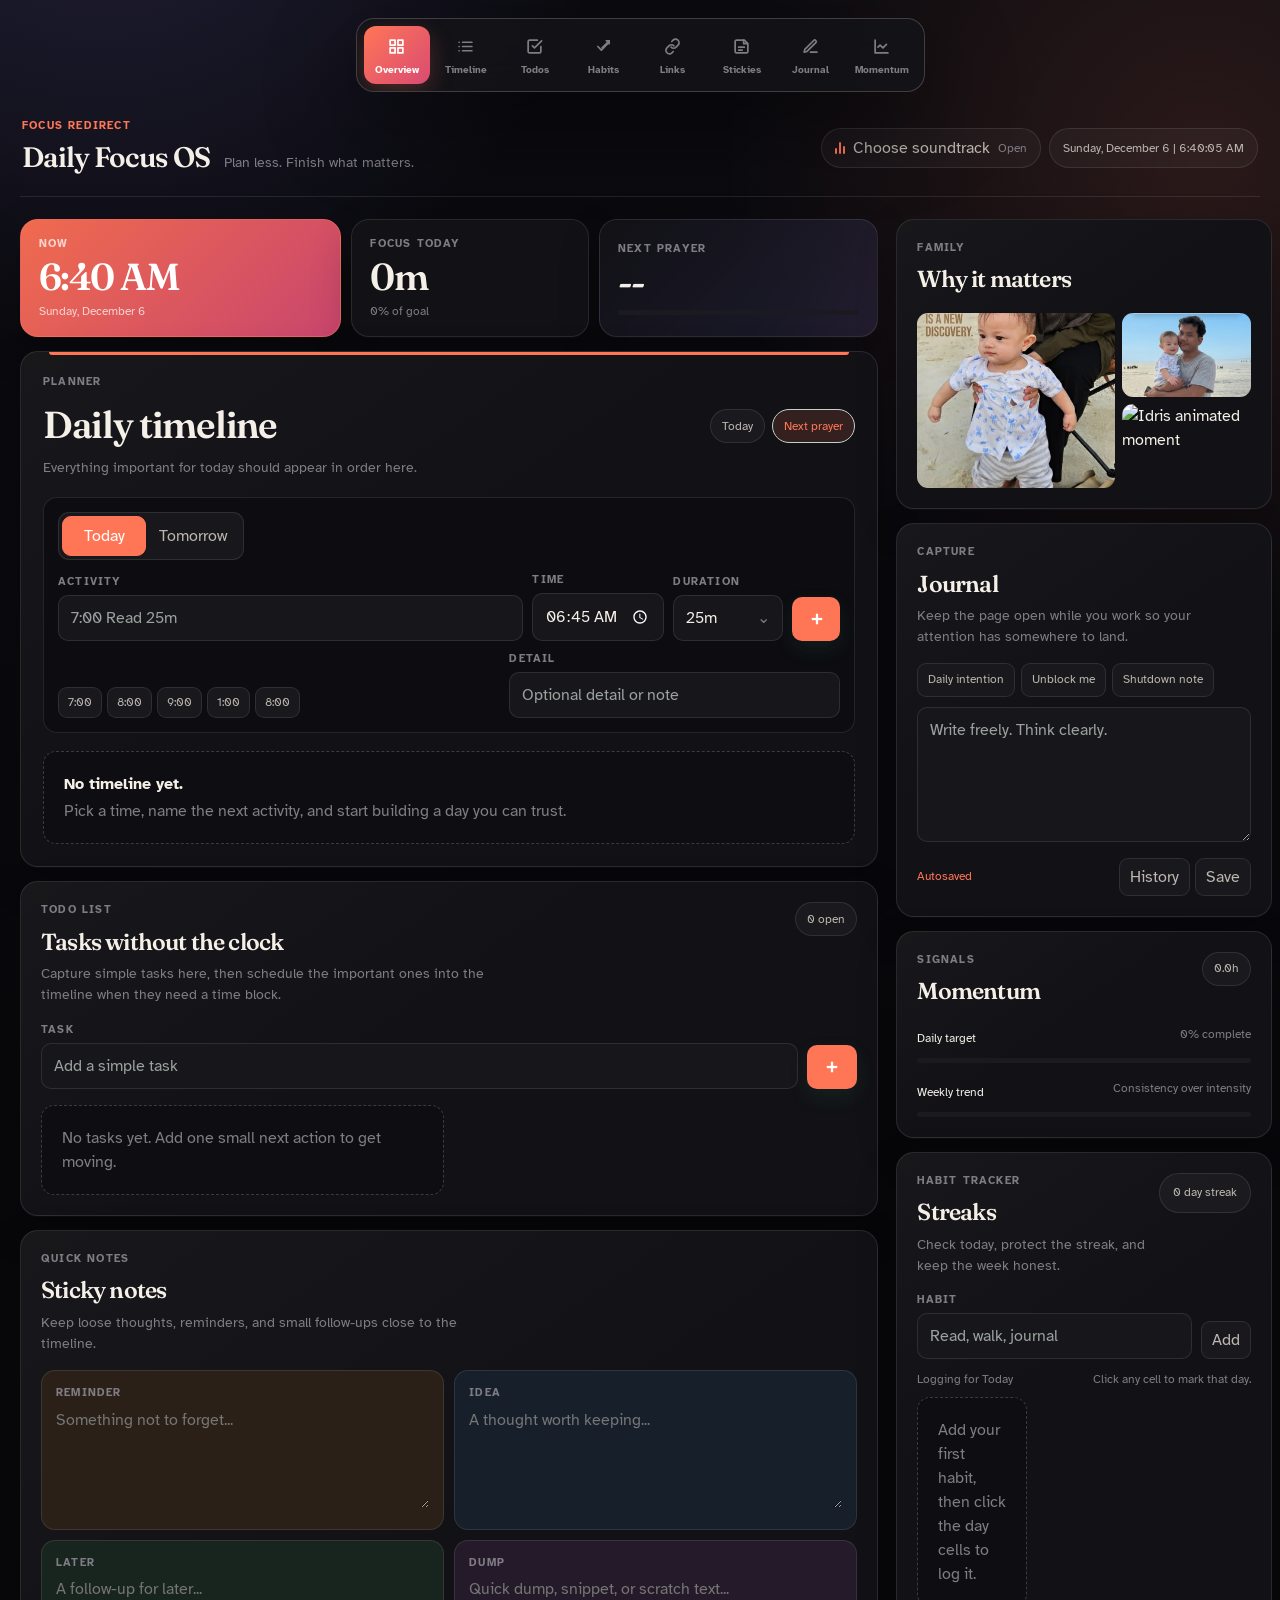
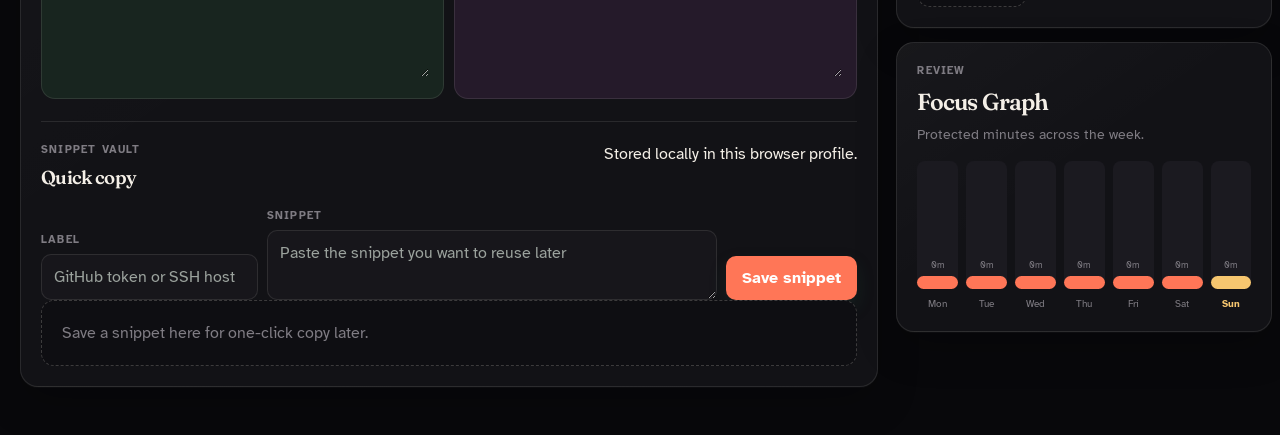
==== commit b796806e: "Redesign focus workspace and add design alternatives" ====
--- a/focus-redirect/inspiration/inspiration.html
+++ b/focus-redirect/inspiration/inspiration.html
@@ -1,264 +1,455 @@
 <!DOCTYPE html>
-<html lang="en">
-
+<html lang="en" data-theme="dark">
 <head>
   <meta charset="UTF-8">
   <meta name="viewport" content="width=device-width, initial-scale=1.0">
-  <title>Focus OS</title>
+  <title>Focus Redirect</title>
   <link rel="preconnect" href="https://fonts.googleapis.com">
   <link rel="preconnect" href="https://fonts.gstatic.com" crossorigin>
-  <link
-    href="https://fonts.googleapis.com/css2?family=Plus+Jakarta+Sans:wght@300;400;500;600;700;800&family=Outfit:wght@400;500;600&display=swap"
-    rel="stylesheet">
+  <link href="https://fonts.googleapis.com/css2?family=Atkinson+Hyperlegible:wght@400;700&amp;family=Fraunces:opsz,wght@9..144,400;9..144,500;9..144,600&amp;display=swap" rel="stylesheet">
   <link rel="stylesheet" href="inspiration.css">
 </head>
-
 <body>
-
-  <div class="app-container">
-
-    <!-- SIDEBAR NAV (Visual only for now) -->
-    <nav class="sidebar">
-      <div class="brand-icon">
-        <svg xmlns="http://www.w3.org/2000/svg" width="28" height="28" viewBox="0 0 24 24" fill="none"
-          stroke="currentColor" stroke-width="2" stroke-linecap="round" stroke-linejoin="round" style="color: #3b82f6;">
-          <circle cx="12" cy="12" r="10"></circle>
-          <circle cx="12" cy="12" r="3"></circle>
-        </svg>
-      </div>
-      <div class="nav-items">
-        <div class="nav-item active" title="Dashboard">
-          <svg xmlns="http://www.w3.org/2000/svg" width="24" height="24" viewBox="0 0 24 24" fill="none"
-            stroke="currentColor" stroke-width="2" stroke-linecap="round" stroke-linejoin="round">
-            <rect x="3" y="3" width="7" height="7"></rect>
-            <rect x="14" y="3" width="7" height="7"></rect>
-            <rect x="14" y="14" width="7" height="7"></rect>
-            <rect x="3" y="14" width="7" height="7"></rect>
-          </svg>
+  <a class="skip-link" href="#main-content">Skip to main content</a>
+  <main class="app-shell" id="main-content">
+    <nav class="side-nav" aria-label="Workspace navigation">
+      <button type="button" class="side-nav-item is-active" data-target="overview-section" aria-label="Overview">
+        <span class="side-nav-icon" aria-hidden="true">
+          <svg xmlns="http://www.w3.org/2000/svg" width="18" height="18" viewBox="0 0 24 24" fill="none" stroke="currentColor" stroke-width="2.4" stroke-linecap="round" stroke-linejoin="round"><rect x="3" y="3" width="7" height="7"/><rect x="14" y="3" width="7" height="7"/><rect x="14" y="14" width="7" height="7"/><rect x="3" y="14" width="7" height="7"/></svg>
+        </span>
+        <span class="side-nav-label">Overview</span>
+      </button>
+      <button type="button" class="side-nav-item" data-target="timeline-section" aria-label="Timeline">
+        <span class="side-nav-icon" aria-hidden="true">
+          <svg xmlns="http://www.w3.org/2000/svg" width="18" height="18" viewBox="0 0 24 24" fill="none" stroke="currentColor" stroke-width="2.4" stroke-linecap="round" stroke-linejoin="round"><path d="M8 6h13"/><path d="M8 12h13"/><path d="M8 18h13"/><path d="M3 6h.01"/><path d="M3 12h.01"/><path d="M3 18h.01"/></svg>
+        </span>
+        <span class="side-nav-label">Timeline</span>
+      </button>
+      <button type="button" class="side-nav-item" data-target="todo-list-section" aria-label="Todo list">
+        <span class="side-nav-icon" aria-hidden="true">
+          <svg xmlns="http://www.w3.org/2000/svg" width="18" height="18" viewBox="0 0 24 24" fill="none" stroke="currentColor" stroke-width="2.4" stroke-linecap="round" stroke-linejoin="round"><path d="M9 11l3 3L22 4"/><path d="M21 12v7a2 2 0 0 1-2 2H5a2 2 0 0 1-2-2V5a2 2 0 0 1 2-2h11"/></svg>
+        </span>
+        <span class="side-nav-label">Todos</span>
+      </button>
+      <button type="button" class="side-nav-item" data-target="habits-section" aria-label="Habit tracker">
+        <span class="side-nav-icon" aria-hidden="true">
+          <svg xmlns="http://www.w3.org/2000/svg" width="18" height="18" viewBox="0 0 24 24" fill="none" stroke="currentColor" stroke-width="2.4" stroke-linecap="round" stroke-linejoin="round"><path d="M20 6 9 17l-5-5"/><path d="M16 4h4v4"/><path d="M20 4 10 14"/></svg>
+        </span>
+        <span class="side-nav-label">Habits</span>
+      </button>
+      <button type="button" class="side-nav-item" data-target="quick-links-section" aria-label="Quick links">
+        <span class="side-nav-icon" aria-hidden="true">
+          <svg xmlns="http://www.w3.org/2000/svg" width="18" height="18" viewBox="0 0 24 24" fill="none" stroke="currentColor" stroke-width="2.4" stroke-linecap="round" stroke-linejoin="round"><path d="M10 13a5 5 0 0 0 7.07 0l2.83-2.83a5 5 0 0 0-7.07-7.07L11 4.93"/><path d="M14 11a5 5 0 0 0-7.07 0L4.1 13.83a5 5 0 0 0 7.07 7.07L13 19.07"/></svg>
+        </span>
+        <span class="side-nav-label">Links</span>
+      </button>
+      <button type="button" class="side-nav-item" data-target="sticky-section" aria-label="Sticky notes">
+        <span class="side-nav-icon" aria-hidden="true">
+          <svg xmlns="http://www.w3.org/2000/svg" width="18" height="18" viewBox="0 0 24 24" fill="none" stroke="currentColor" stroke-width="2.4" stroke-linecap="round" stroke-linejoin="round"><path d="M16 3H5a2 2 0 0 0-2 2v14a2 2 0 0 0 2 2h14a2 2 0 0 0 2-2V8Z"/><path d="M15 3v5h5"/><path d="M8 13h8"/><path d="M8 17h5"/></svg>
+        </span>
+        <span class="side-nav-label">Stickies</span>
+      </button>
+      <button type="button" class="side-nav-item" data-target="journal-section" aria-label="Journal">
+        <span class="side-nav-icon" aria-hidden="true">
+          <svg xmlns="http://www.w3.org/2000/svg" width="18" height="18" viewBox="0 0 24 24" fill="none" stroke="currentColor" stroke-width="2.4" stroke-linecap="round" stroke-linejoin="round"><path d="M12 20h9"/><path d="M16.5 3.5a2.12 2.12 0 0 1 3 3L7 19l-4 1 1-4Z"/></svg>
+        </span>
+        <span class="side-nav-label">Journal</span>
+      </button>
+      <button type="button" class="side-nav-item" data-target="metrics-section" aria-label="Momentum">
+        <span class="side-nav-icon" aria-hidden="true">
+          <svg xmlns="http://www.w3.org/2000/svg" width="18" height="18" viewBox="0 0 24 24" fill="none" stroke="currentColor" stroke-width="2.4" stroke-linecap="round" stroke-linejoin="round"><path d="M3 3v18h18"/><path d="m19 9-5 5-4-4-3 3"/></svg>
+        </span>
+        <span class="side-nav-label">Momentum</span>
+      </button>
+    </nav>
+
+    <div class="main-surface">
+    <header class="topbar" id="overview-section">
+      <div class="topbar-copy">
+        <div class="eyebrow">Focus Redirect</div>
+        <div class="topbar-title-row">
+          <h1>Daily Focus OS</h1>
+          <p>Plan less. Finish what matters.</p>
         </div>
-        <div class="nav-item" title="Music">
-          <svg xmlns="http://www.w3.org/2000/svg" width="24" height="24" viewBox="0 0 24 24" fill="none"
-            stroke="currentColor" stroke-width="2" stroke-linecap="round" stroke-linejoin="round">
-            <path d="M9 18V5l12-2v13"></path>
-            <circle cx="6" cy="18" r="3"></circle>
-            <circle cx="18" cy="16" r="3"></circle>
-          </svg>
+      </div>
+
+      <div class="topbar-actions">
+        <div class="music-widget-wrapper">
+          <button type="button" class="music-pill" id="music-pill">
+            <span class="music-eq" aria-hidden="true"><span></span><span></span><span></span></span>
+            <span id="track-name">Choose soundtrack</span>
+            <span class="pill-arrow">Open</span>
+          </button>
+          <div id="header-music-dropdown" class="music-dd">
+            <div class="header-track-item" data-index="0">LoFi 1</div>
+            <div class="header-track-item" data-index="1">LoFi 2</div>
+            <div class="header-track-item" data-index="2">Zikr</div>
+            <div class="header-track-item" data-index="3">LoFi Quran</div>
+          </div>
         </div>
-        <div class="nav-item" title="Settings">
-          <svg xmlns="http://www.w3.org/2000/svg" width="24" height="24" viewBox="0 0 24 24" fill="none"
-            stroke="currentColor" stroke-width="2" stroke-linecap="round" stroke-linejoin="round">
-            <circle cx="12" cy="12" r="3"></circle>
-            <path
-              d="M19.4 15a1.65 1.65 0 0 0 .33 1.82l.06.06a2 2 0 0 1 0 2.83 2 2 0 0 1-2.83 0l-.06-.06a1.65 1.65 0 0 0-1.82-.33 1.65 1.65 0 0 0-1 1.51V21a2 2 0 0 1-2 2 2 2 0 0 1-2-2v-.09A1.65 1.65 0 0 0 9 19.4a1.65 1.65 0 0 0-1.82.33l-.06.06a2 2 0 0 1-2.83 0 2 2 0 0 1 0-2.83l.06-.06a1.65 1.65 0 0 0 .33-1.82 1.65 1.65 0 0 0-1.51-1H3a2 2 0 0 1-2-2 2 2 0 0 1 2-2h.09A1.65 1.65 0 0 0 4.6 9a1.65 1.65 0 0 0-.33-1.82l-.06-.06a2 2 0 0 1 0-2.83 2 2 0 0 1 2.83 0l.06.06a1.65 1.65 0 0 0 1.82.33H9a1.65 1.65 0 0 0 1-1.51V3a2 2 0 0 1 2-2 2 2 0 0 1 2 2v.09a1.65 1.65 0 0 0 1.82.33l.06-.06a2 2 0 0 1 2.83 0 2 2 0 0 1 0 2.83l-.06.06a1.65 1.65 0 0 0-.33 1.82V9a1.65 1.65 0 0 0 1.51 1H21a2 2 0 0 1 2 2 2 2 0 0 1-2 2h-.09a1.65 1.65 0 0 0-1.51 1z">
-            </path>
-          </svg>
+        <div class="date-chip mono" id="date-display"></div>
+      </div>
+    </header>
+
+    <section class="workspace">
+      <section class="focus-stage panel">
+        <div class="compact-intro">
+          <div class="compact-intro-copy">
+            <div class="eyebrow">Execution Surface</div>
+            <h2>One timeline for the whole day.</h2>
+          </div>
         </div>
-      </div>
-    </nav>
-
-    <!-- CONTENT GRID -->
-    <main class="dashboard-grid">
-
-      <!-- 1. HEADER section -->
-      <header class="top-header">
-        <div class="user-welcome">
-          <h1>Rahman Rom Personal Planner</h1>
-          <p>Let's make today count.</p>
+
+        <section class="panel quick-links-panel" id="quick-links-section">
+          <div class="quick-links-head">
+            <div>
+              <div class="eyebrow">Shortcuts</div>
+              <h3>Quick links</h3>
+            </div>
+            <span class="quick-links-note">Up to 5 links</span>
+          </div>
+          <div class="quick-links-toolbar">
+            <button type="button" class="quick-links-open" id="open-quick-links">Add link</button>
+          </div>
+          <div class="quick-links-list" id="quick-links-list"></div>
+        </section>
+
+        <div class="focus-strip">
+          <div class="focus-stat">
+            <span class="focus-stat-label">Now</span>
+            <span class="focus-stat-value mono" id="live-clock">00:00</span>
+            <span class="focus-stat-meta" id="live-date">Today</span>
+          </div>
+          <div class="focus-stat">
+            <span class="focus-stat-label">Focus today</span>
+            <span class="focus-stat-value"><span id="focus-minutes">0</span>m</span>
+            <span class="focus-stat-meta" id="focus-goal-inline">0% of goal</span>
+          </div>
+          <div class="focus-stat focus-stat-prayer">
+            <span class="focus-stat-label">Next prayer</span>
+            <span class="focus-stat-value mono" id="prayer-countdown">--</span>
+            <div class="progress-track">
+              <div class="progress-fill" id="prayer-progress-bar" style="width:0%"></div>
+            </div>
+          </div>
         </div>
-        <div class="header-controls">
-          <!-- Music Player Widget -->
-          <div class="music-widget-wrapper" style="position: relative;">
-            <div class="music-widget-pill" id="music-pill">
-              <span class="music-icon-anim">
-                <span></span><span></span><span></span>
-              </span>
-              <span class="current-track-name" id="track-name">Focus Track</span>
-              <button class="icon-btn" id="header-next-btn">↠</button>
-            </div>
-
-            <!-- Header dropdown -->
-            <div id="header-music-dropdown" class="header-music-dropdown">
-              <div class="header-track-item" data-index="0">🎵 lofi1.mp3</div>
-              <div class="header-track-item" data-index="1">🎵 lofi2.mp3</div>
-              <div class="header-track-item" data-index="2">🎵 zikr.mp3</div>
-              <div class="header-track-item" data-index="3">🎵 LoFi Quran.mp3</div>
-            </div>
-          </div>
-
-          <div class="date-badge" id="date-display">
-            Today
-          </div>
+
+        <div class="timeline-shell" id="timeline-section">
+          <div class="timeline-shell-head">
+            <div>
+              <div class="eyebrow">Planner</div>
+              <h3>Daily timeline</h3>
+              <p id="timeline-subtitle">Everything important for today should appear in order here.</p>
+            </div>
+
+            <div class="status-stack">
+              <div class="status-chip" id="timeline-day-label">Daily flow</div>
+              <div class="status-chip status-chip-soft" id="next-prayer-name">Next prayer</div>
+            </div>
+          </div>
+
+          <div class="timeline-controls">
+            <div class="timeline-day-switch" id="timeline-day-switch">
+              <button type="button" class="timeline-day-btn is-active" data-day="today">Today</button>
+              <button type="button" class="timeline-day-btn" data-day="tomorrow">Tomorrow</button>
+            </div>
+
+            <div class="planner-row">
+              <label class="field planner-task-field" for="todo-input">
+                <span class="field-label">Activity</span>
+                <input type="text" id="todo-input" class="task-input" placeholder="7:00 Read 25m" autocomplete="off">
+              </label>
+              <label class="field" for="todo-time">
+                <span class="field-label">Time</span>
+                <input type="time" id="todo-time" class="time-input">
+              </label>
+              <div class="field">
+                <span class="field-label">Duration</span>
+              <div class="duration-picker" id="duration-picker-wrap" role="button" tabindex="0" aria-label="Choose focus duration">
+                <span id="current-duration">25m</span>
+                <div class="duration-options">
+                  <button type="button" data-min="10">10m</button>
+                  <button type="button" data-min="25" class="active">25m</button>
+                  <button type="button" data-min="45">45m</button>
+                  <button type="button" data-min="60">60m</button>
+                </div>
+              </div>
+              </div>
+              <button type="button" id="add-todo-btn" class="add-task-btn" aria-label="Add task">
+                <svg xmlns="http://www.w3.org/2000/svg" width="18" height="18" viewBox="0 0 24 24" fill="none" stroke="currentColor" stroke-width="3"><line x1="12" y1="5" x2="12" y2="19"/><line x1="5" y1="12" x2="19" y2="12"/></svg>
+              </button>
+            </div>
+
+            <div class="planner-meta-row">
+              <div class="planner-time-presets" id="planner-time-presets">
+                <button type="button" class="planner-chip" data-time="07:00">7:00</button>
+                <button type="button" class="planner-chip" data-time="08:00">8:00</button>
+                <button type="button" class="planner-chip" data-time="09:00">9:00</button>
+                <button type="button" class="planner-chip" data-time="13:00">1:00</button>
+                <button type="button" class="planner-chip" data-time="20:00">8:00</button>
+              </div>
+              <label class="field" for="todo-note">
+                <span class="field-label">Detail</span>
+                <input type="text" id="todo-note" class="planner-note-input" placeholder="Optional detail or note">
+              </label>
+            </div>
+          </div>
+
+          <div class="timeline-list" id="today-rhythm-list"></div>
         </div>
-      </header>
-
-      <!-- 2. HERO / MOTIVATION (Rotating) -->
-      <div class="bento-card hero-card" id="hero-bg">
-        <div class="hero-content">
-          <div class="chip">Motivation</div>
-          <h2 id="main-quote">"Focus is about saying no."</h2>
-          <div class="hero-footer">
-            <span id="main-author">— STEVE JOBS</span>
-            <div class="image-indicator">
-              <!-- Dots for image count if needed -->
-            </div>
-          </div>
-        </div>
-      </div>
-
-      <!-- 3. STATS: Distractions -->
-      <div class="bento-card stat-card distraction-stat">
-        <div class="stat-icon">🛡️</div>
-        <div class="stat-value" id="distraction-count">0</div>
-        <div class="stat-label">Distractions Blocked</div>
-      </div>
-
-      <!-- 4. STATS: Focus Minutes -->
-      <div class="bento-card stat-card focus-stat">
-        <div class="stat-icon">⏱️</div>
-        <div class="stat-value" id="focus-minutes">0</div>
-        <div class="stat-label">Minutes Focused</div>
-
-        <!-- Progress Bar -->
-        <div class="focus-goal-wrapper">
-          <div class="focus-progress-track">
-            <div class="focus-progress-fill" id="focus-progress-bar" style="width: 0%"></div>
-          </div>
-          <div class="focus-goal-text"><span id="focus-goal-percent">0</span>% of 240m Goal</div>
-        </div>
-      </div>
-
-      <!-- 5. KANBAN BOARD (Replaces To-Do List) -->
-      <div class="bento-card kanban-card-wrapper">
-        <div class="card-header">
-          <h3>Tasks</h3>
-        </div>
-
-        <!-- Creation Area (Copied from previous todo-card) -->
-        <div class="todo-creation-area">
-          <div class="todo-input-wrapper">
-            <input type="text" id="todo-input" placeholder="I want to focus on..." autocomplete="off">
-            <div class="duration-picker">
-              <span id="current-duration">25m</span>
-              <div class="duration-options">
-                <button data-min="10">10m</button>
-                <button data-min="25" class="active">25m</button>
-                <button data-min="45">45m</button>
-                <button data-min="60">60m</button>
+
+        <section class="panel todo-list-panel" id="todo-list-section">
+          <div class="panel-head">
+            <div>
+              <div class="eyebrow">Todo List</div>
+              <h2>Tasks without the clock</h2>
+              <p>Capture simple tasks here, then schedule the important ones into the timeline when they need a time block.</p>
+            </div>
+            <div class="status-chip" id="todo-list-count">0 open</div>
+          </div>
+
+          <div class="todo-list-composer">
+            <label class="field" for="todo-list-input">
+              <span class="field-label">Task</span>
+              <input type="text" id="todo-list-input" class="task-input" placeholder="Add a simple task">
+            </label>
+            <button type="button" id="add-todo-list-btn" class="add-task-btn" aria-label="Add todo">
+              <svg xmlns="http://www.w3.org/2000/svg" width="18" height="18" viewBox="0 0 24 24" fill="none" stroke="currentColor" stroke-width="3"><line x1="12" y1="5" x2="12" y2="19"/><line x1="5" y1="12" x2="19" y2="12"/></svg>
+            </button>
+          </div>
+
+          <div class="todo-quadrant-board" id="todo-quadrant-board"></div>
+        </section>
+
+        <section class="panel sticky-panel sticky-panel-main" id="sticky-section">
+          <div class="panel-head">
+            <div>
+              <div class="eyebrow">Quick Notes</div>
+              <h2>Sticky notes</h2>
+              <p>Keep loose thoughts, reminders, and small follow-ups close to the timeline.</p>
+            </div>
+          </div>
+
+          <div class="sticky-grid">
+            <article class="sticky-card sticky-card-sun">
+              <span class="sticky-card-label">Reminder</span>
+              <textarea id="sticky-note-2" class="sticky-input" placeholder="Something not to forget..."></textarea>
+            </article>
+            <article class="sticky-card sticky-card-sky">
+              <span class="sticky-card-label">Idea</span>
+              <textarea id="sticky-note-3" class="sticky-input" placeholder="A thought worth keeping..."></textarea>
+            </article>
+            <article class="sticky-card sticky-card-mint">
+              <span class="sticky-card-label">Later</span>
+              <textarea id="sticky-note-4" class="sticky-input" placeholder="A follow-up for later..."></textarea>
+            </article>
+            <article class="sticky-card sticky-card-lilac">
+              <span class="sticky-card-label">Dump</span>
+              <textarea id="sticky-note-5" class="sticky-input" placeholder="Quick dump, snippet, or scratch text..."></textarea>
+            </article>
+          </div>
+
+          <div class="snippet-vault">
+            <div class="snippet-vault-head">
+              <div>
+                <div class="eyebrow">Snippet Vault</div>
+                <h3>Quick copy</h3>
               </div>
-            </div>
-            <button id="add-todo-btn" class="add-confirm-btn">
-              <svg width="20" height="20" viewBox="0 0 24 24" fill="none" stroke="currentColor" stroke-width="3"
-                stroke-linecap="round" stroke-linejoin="round">
-                <line x1="12" y1="5" x2="12" y2="19"></line>
-                <line x1="5" y1="12" x2="19" y2="12"></line>
-              </svg>
-            </button>
-          </div>
-        </div>
-
-        <!-- Kanban Columns -->
-        <div class="kanban-board-container">
-          <!-- Column 1: To Do -->
-          <div class="kanban-column" id="col-todo" data-status="todo">
-            <div class="column-header">
-              <span class="col-title">To Do</span>
-              <span class="col-count" id="count-todo">0</span>
-            </div>
-            <div class="column-content" id="list-todo">
-              <!-- Items -->
-            </div>
-          </div>
-
-          <!-- Column 2: Doing -->
-          <div class="kanban-column" id="col-doing" data-status="doing">
-            <div class="column-header">
-              <span class="col-title" style="color:#60a5fa;">Doing</span>
-              <span class="col-count" id="count-doing">0</span>
-            </div>
-            <div class="column-content" id="list-doing">
-              <!-- Items -->
-            </div>
-          </div>
-
-          <!-- Column 3: Done -->
-          <div class="kanban-column" id="col-done" data-status="done">
-            <div class="column-header">
-              <span class="col-title" style="color:#10b981;">Done</span>
-              <span class="col-count" id="count-done">0</span>
-            </div>
-            <div class="column-content" id="list-done">
-              <!-- Items -->
-            </div>
-          </div>
-        </div>
-
-      </div>
-
-      <!-- 6. CHART -->
-      <div class="bento-card chart-card">
-        <h3>Weekly Focus</h3>
-        <div class="chart-container" id="weekly-chart">
-          <!-- Bars injected via JS -->
-        </div>
-      </div>
-
-      <!-- 7. PRAYER SCHEDULE -->
-      <div class="bento-card prayer-card">
-        <div class="prayer-header">
-          <h3>Next Prayer</h3>
-          <div id="next-prayer-name" class="chip">Fajr</div>
-        </div>
-        <div class="prayer-countdown" id="prayer-countdown">--h --m</div>
-        <div class="prayer-progress-track">
-          <div class="prayer-progress-fill" id="prayer-progress-bar"></div>
-        </div>
-        <div class="prayer-list" id="prayer-list">
-          <!-- Injected via JS -->
-        </div>
-      </div>
-
-      <!-- 8. STICKY NOTES -->
-      <div class="sticky-notes-wrapper">
-        <!-- Note 1: Blue -->
-        <div class="sticky-note note-blue" style="transform: rotate(-2deg);">
-          <div class="note-content" contenteditable="true" id="note-1"></div>
-        </div>
-        <!-- Note 2: Pink -->
-        <div class="sticky-note note-pink" style="transform: rotate(1deg); top: 10px;">
-          <div class="note-content" contenteditable="true" id="note-2"></div>
-        </div>
-        <!-- Note 3: Green -->
-        <div class="sticky-note note-green" style="transform: rotate(-1deg);">
-          <div class="note-content" contenteditable="true" id="note-3"></div>
-        </div>
-        <!-- Note 4: Yellow -->
-        <div class="sticky-note note-yellow" style="transform: rotate(2deg); top: 5px;">
-          <div class="note-content" contenteditable="true" id="note-4"></div>
-        </div>
-      </div>
-
-    </main>
-  </div>
-
-  <!-- Blocked Warning Overlay (Hidden by default) -->
+              <span class="snippet-vault-note">Stored locally in this browser profile.</span>
+            </div>
+
+            <div class="snippet-form">
+              <label class="field" for="snippet-label-input">
+                <span class="field-label">Label</span>
+                <input type="text" id="snippet-label-input" class="snippet-field" placeholder="GitHub token or SSH host">
+              </label>
+              <label class="field" for="snippet-value-input">
+                <span class="field-label">Snippet</span>
+                <textarea id="snippet-value-input" class="snippet-field snippet-field-secret" placeholder="Paste the snippet you want to reuse later"></textarea>
+              </label>
+              <button type="button" id="add-snippet-btn" class="snippet-add-btn">Save snippet</button>
+            </div>
+
+            <div class="snippet-list" id="snippet-list"></div>
+          </div>
+
+        </section>
+      </section>
+
+      <aside class="support-rail">
+        <section class="panel family-panel">
+          <div class="panel-head">
+            <div>
+              <div class="eyebrow">Family</div>
+              <h2>Why it matters</h2>
+            </div>
+          </div>
+          <div class="family-grid">
+            <img src="idris1.png" alt="Idris smiling">
+            <img src="idris2.png" alt="Idris portrait">
+            <img src="idris.gif" alt="Idris animated moment">
+          </div>
+        </section>
+
+        <section class="panel journal-panel" id="journal-section">
+          <div class="panel-head">
+            <div>
+              <div class="eyebrow">Capture</div>
+              <h2>Journal</h2>
+              <p>Keep the page open while you work so your attention has somewhere to land.</p>
+            </div>
+          </div>
+
+          <div class="journal-prompts">
+            <button type="button" class="journal-prompt" data-prompt="What matters most today?">Daily intention</button>
+            <button type="button" class="journal-prompt" data-prompt="What am I avoiding right now, and what is the smallest next step?">Unblock me</button>
+            <button type="button" class="journal-prompt" data-prompt="What felt meaningful today, and what should I carry into tomorrow?">Shutdown note</button>
+          </div>
+
+          <textarea id="journal-input" class="journal-input" placeholder="Write freely. Think clearly."></textarea>
+          <div class="journal-actions">
+            <span class="journal-status" id="journal-status">Autosaved</span>
+            <div class="journal-action-buttons">
+              <button type="button" class="journal-history-open" id="open-journal-history">History</button>
+              <button type="button" class="journal-save" id="journal-save">Save</button>
+            </div>
+          </div>
+        </section>
+
+        <section class="panel metrics-panel" id="metrics-section">
+          <div class="panel-head">
+            <div>
+              <div class="eyebrow">Signals</div>
+              <h2>Momentum</h2>
+            </div>
+            <div class="status-chip" id="weekly-week-hours">0h</div>
+          </div>
+
+          <div class="mini-metric">
+            <span class="mini-metric-label">Daily target</span>
+            <span class="mini-metric-meta"><span id="focus-goal-percent">0</span>% complete</span>
+            <div class="progress-track">
+              <div class="progress-fill progress-fill-cool" id="focus-progress-bar" style="width:0%"></div>
+            </div>
+          </div>
+
+          <div class="mini-metric">
+            <span class="mini-metric-label">Weekly trend</span>
+            <span class="mini-metric-meta">Consistency over intensity</span>
+            <div class="progress-track">
+              <div class="progress-fill progress-fill-violet" id="weekly-progress-fill" style="width:0%"></div>
+            </div>
+          </div>
+
+        </section>
+
+        <section class="panel habits-panel" id="habits-section">
+          <div class="panel-head">
+            <div>
+              <div class="eyebrow">Habit Tracker</div>
+              <h2>Streaks</h2>
+              <p>Check today, protect the streak, and keep the week honest.</p>
+            </div>
+            <span class="habit-streak" id="habit-streak">0 day streak</span>
+          </div>
+          <div class="habit-toolbar">
+            <label class="field" for="habit-input">
+              <span class="field-label">Habit</span>
+              <input type="text" id="habit-input" class="habit-input" placeholder="Read, walk, journal">
+            </label>
+            <button type="button" id="add-habit-btn" class="habit-add-btn">Add</button>
+          </div>
+          <div class="habit-context-row">
+            <span class="habit-context-label" id="habit-context-label">Logging for Today</span>
+            <span class="habit-context-note">Click any cell to mark that day.</span>
+          </div>
+          <div class="habit-grid" id="habit-grid"></div>
+        </section>
+
+        <section class="panel chart-panel" id="graph-section">
+          <div class="panel-head">
+            <div>
+              <div class="eyebrow">Review</div>
+              <h2>Focus Graph</h2>
+              <p>Protected minutes across the week.</p>
+            </div>
+          </div>
+          <div class="chart-bars" id="weekly-chart"></div>
+        </section>
+      </aside>
+    </section>
+
+    <div hidden aria-hidden="true">
+      <ul id="todo-list"></ul>
+      <div class="kanban-column" id="col-todo" data-status="todo"><div id="list-todo"></div><span id="count-todo"></span></div>
+      <div class="kanban-column" id="col-doing" data-status="doing"><div id="list-doing"></div><span id="count-doing"></span></div>
+      <div class="kanban-column" id="col-done" data-status="done"><div id="list-done"></div><span id="count-done"></span></div>
+      <div id="note-1" contenteditable="true"></div>
+      <div id="note-2" contenteditable="true"></div>
+      <div id="note-3" contenteditable="true"></div>
+      <div id="note-4" contenteditable="true"></div>
+      <div id="note-5" contenteditable="true"></div>
+    </div>
+    </div>
+  </main>
+
   <div id="blocked-overlay" class="blocked-overlay">
-    <div class="blocked-modal" style="position: relative;">
-      <button id="close-overlay-btn"
-        style="position: absolute; top: 10px; right: 10px; background: none; border: none; color: #fff; font-size: 1.5rem; cursor: pointer;">&times;</button>
+    <div class="blocked-modal">
+      <button id="close-overlay-btn" type="button" class="blocked-close">&times;</button>
       <div class="blocked-icon">⛔</div>
-      <h2>Access Restricted</h2>
-      <p>You are in Focus Mode.</p>
-      <div class="blocked-actions">
-        <button id="goBack" class="btn-primary">Go Back</button>
-        <button id="continueAnyway" class="btn-ghost" disabled>Continue (<span id="countdown">30</span>)</button>
-      </div>
-      <div id="reason-container" style="display:none; margin-top: 15px;">
-        <input type="text" id="reason-input" placeholder="Reason..." class="reason-input">
+      <h2>Take a breath</h2>
+      <p>This site is blocked while Focus Mode is active.</p>
+      <div class="blocked-btns">
+        <button id="goBack" type="button" class="btn-back">Leave page</button>
+        <button id="continueAnyway" type="button" class="btn-cont" disabled>Open anyway (<span id="countdown">30</span>)</button>
+      </div>
+      <div id="reason-container" class="reason-wrap">
+        <label class="field" for="reason-input">
+          <span class="field-label">Reason</span>
+          <input type="text" id="reason-input" class="reason-input" placeholder="Why do you need this right now?">
+        </label>
       </div>
     </div>
   </div>
 
+  <div id="journal-history-modal" class="journal-history-modal">
+    <div class="journal-history-dialog">
+      <div class="journal-history-head">
+        <span class="journal-history-title">Journal history</span>
+        <button type="button" id="close-journal-history" class="journal-history-close">&times;</button>
+      </div>
+      <div class="journal-history-controls">
+        <input type="date" id="journal-history-date" class="journal-history-date">
+      </div>
+      <div class="journal-history-preview" id="journal-history-preview">No saved entry for selected date.</div>
+    </div>
+  </div>
+
+  <div id="quick-links-modal" class="journal-history-modal">
+    <div class="journal-history-dialog">
+      <div class="journal-history-head">
+        <span class="journal-history-title">Quick links</span>
+        <button type="button" id="close-quick-links" class="journal-history-close">&times;</button>
+      </div>
+      <div class="quick-links-form">
+        <label class="field" for="quick-link-label">
+          <span class="field-label">Label</span>
+          <input type="text" id="quick-link-label" class="snippet-field" placeholder="Reference docs">
+        </label>
+        <label class="field" for="quick-link-url">
+          <span class="field-label">URL</span>
+          <input type="url" id="quick-link-url" class="snippet-field" placeholder="https://example.com">
+        </label>
+        <button type="button" id="add-quick-link" class="snippet-add-btn">Save link</button>
+      </div>
+    </div>
+  </div>
+
+  <div class="action-toast" id="action-toast" role="status" aria-live="polite" aria-atomic="true">
+    <span id="action-toast-text">Saved</span>
+    <button type="button" id="action-toast-undo">Undo</button>
+  </div>
+
   <script src="inspiration.js"></script>
 </body>
-
-</html>+</html>
--- a/focus-redirect/inspiration/inspiration.css
+++ b/focus-redirect/inspiration/inspiration.css
@@ -1,1612 +1,179 @@
 :root {
-  --font-main: 'Plus Jakarta Sans', sans-serif;
-  --font-display: 'Outfit', sans-serif;
-
-  --bg-void: #0B0E14;
-  --bg-card: #151921;
-  --bg-card-hover: #1E232F;
-
-  --accent-primary: #3b82f6;
-  --accent-secondary: #f43f5e;
-
-  --text-main: #ffffff;
-  --text-muted: #94a3b8;
-
-  --card-radius: 24px;
-  --grid-gap: 24px;
+  color-scheme: dark;
+  --ink: #f4efe7;
+  --ink-2: #bbb6ae;
+  --muted: #7f7c83;
+  --paper: #08080b;
+  --paper-2: #1b1a20;
+  --card: #121216;
+  --line: rgba(244,239,231,.10);
+  --line-2: rgba(244,239,231,.20);
+  --green: #ff7657;
+  --green-dark: #e85436;
+  --green-soft: rgba(255,118,87,.14);
+  --blue: #9788ff;
+  --blue-soft: rgba(151,136,255,.13);
+  --amber: #f6c66f;
+  --red: #ff8176;
+  --red-soft: rgba(255,93,83,.13);
+  --shadow: 0 1px 0 rgba(255,255,255,.025), 0 16px 40px rgba(0,0,0,.22);
+  --shadow-lg: 0 30px 90px rgba(0,0,0,.48);
+  --sans: "Atkinson Hyperlegible", ui-sans-serif, system-ui, -apple-system, sans-serif;
+  --serif: "Fraunces", Georgia, serif;
 }
 
+*,*::before,*::after { box-sizing: border-box; }
+html { min-height: 100%; scroll-behavior: smooth; background: var(--paper); }
 body {
-  margin: 0;
-  padding: 0;
-  background-color: var(--bg-void);
-  font-family: var(--font-main);
-  color: var(--text-main);
-  height: 100vh;
-  width: 100vw;
-  overflow: hidden;
-  display: flex;
+  min-width: 320px; min-height: 100vh; margin: 0; color: var(--ink);
+  overflow-x: hidden;
+  font: 16px/1.5 var(--sans); -webkit-font-smoothing: antialiased;
+  background:
+    radial-gradient(circle at 8% -8%, rgba(151,136,255,.16), transparent 32rem),
+    radial-gradient(circle at 94% 8%, rgba(255,118,87,.13), transparent 30rem),
+    linear-gradient(180deg,#0b0b10 0%,var(--paper) 58%);
 }
+button,input,textarea { font: inherit; }
+button { border: 0; color: inherit; background: transparent; cursor: pointer; }
+button:disabled { cursor: not-allowed; opacity: .48; }
+button:focus-visible,a:focus-visible,input:focus-visible,textarea:focus-visible,[role="button"]:focus-visible {
+  outline: 3px solid rgba(49,93,115,.26); outline-offset: 2px;
+}
+.skip-link { position: fixed; top: 8px; left: 8px; z-index: 5000; padding: 8px 12px; border-radius: 8px; color: #fff; background: var(--ink); transform: translateY(-60px); }
+.skip-link:focus { transform: translateY(0); }
+.mono { font-variant-numeric: tabular-nums; }
 
-/* Sidebar */
-.sidebar {
-  width: 80px;
-  height: 100%;
-  display: flex;
-  flex-direction: column;
-  align-items: center;
-  padding: 30px 0;
-  border-right: 1px solid rgba(255, 255, 255, 0.05);
-  background: #0f1219;
-}
+.app-shell { width: min(1380px,calc(100% - 40px)); margin: 0 auto; padding: 18px 0 48px; display: grid; grid-template-columns: minmax(0,1fr); }
+.main-surface,.focus-stage,.support-rail { min-width: 0; }
+.side-nav { position: sticky; top: 10px; z-index: 1000; width: max-content; max-width: 100%; margin: 0 auto 18px; padding: 7px; display: flex; gap: 3px; overflow-x: auto; border: 1px solid var(--line-2); border-radius: 18px; background: rgba(20,20,25,.84); box-shadow: var(--shadow-lg); backdrop-filter: blur(24px); }
+.side-nav-item { min-width: 66px; min-height: 52px; padding: 6px 8px; display: grid; place-items: center; gap: 2px; border-radius: 12px; color: var(--muted); transition: 160ms ease; }
+.side-nav-item:hover { color: var(--ink); background: var(--paper-2); }
+.side-nav-item.is-active { color: #fff; background: linear-gradient(135deg,#ff7657,#d94b72); box-shadow: 0 8px 24px rgba(255,118,87,.24); }
+.side-nav-icon { width: 28px; height: 28px; display: grid; place-items: center; }
+.side-nav-icon svg { width: 17px; height: 17px; }
+.side-nav-label { max-width: 60px; overflow: hidden; font-size: .65rem; font-weight: 700; text-overflow: ellipsis; white-space: nowrap; }
 
-.brand-icon {
-  margin-bottom: 60px;
-  color: var(--accent-primary);
-}
+.topbar { min-height: 82px; margin-bottom: 22px; padding: 8px 2px 18px; display: flex; align-items: center; justify-content: space-between; gap: 20px; border-bottom: 1px solid var(--line); }
+.topbar-copy,.topbar-title-row { min-width: 0; }
+.topbar-title-row { display: flex; align-items: baseline; gap: 14px; flex-wrap: wrap; }
+.topbar h1,.panel h2,.timeline-shell h3,.snippet-vault h3,.quick-links-head h3,.todo-quadrant-head h3 { margin: 0; font-family: var(--serif); font-weight: 600; letter-spacing: -.035em; }
+.topbar h1 { font-size: clamp(1.45rem,2.2vw,2rem); }
+.topbar p,.panel p,.timeline-shell p { margin: 5px 0 0; color: var(--muted); }
+.topbar-title-row p { margin: 0; font-size: .88rem; }
+.eyebrow,.field-label,.focus-stat-label,.sticky-card-label { display: block; margin: 0 0 6px; color: var(--muted); font-size: .68rem; font-weight: 700; letter-spacing: .11em; text-transform: uppercase; }
+.topbar .eyebrow { margin-bottom: 2px; color: var(--green); }
+.topbar-actions { display: flex; align-items: center; justify-content: flex-end; gap: 8px; }
+.music-widget-wrapper { position: relative; }
+.music-pill,.date-chip,.status-chip,.habit-streak { min-height: 40px; padding: 0 13px; display: inline-flex; align-items: center; gap: 8px; border: 1px solid var(--line); border-radius: 999px; color: var(--ink-2); background: rgba(255,255,255,.035); white-space: nowrap; }
+.music-pill:hover { border-color: var(--line-2); background: var(--paper-2); }
+.music-eq { height: 13px; display: inline-flex; align-items: end; gap: 2px; }
+.music-eq span { width: 2px; border-radius: 4px; background: var(--green); animation: eq 900ms ease-in-out infinite alternate; }
+.music-eq span:nth-child(1){height:6px}.music-eq span:nth-child(2){height:12px;animation-delay:150ms}.music-eq span:nth-child(3){height:8px;animation-delay:300ms}
+@keyframes eq { to { transform: scaleY(.55); opacity: .55; } }
+.pill-arrow { color: var(--muted); font-size: .75rem; }
+.date-chip,.status-chip,.habit-streak { font-size: .78rem; }
+.music-dd,.duration-options { position: absolute; z-index: 200; display: none; overflow: hidden; border: 1px solid var(--line-2); border-radius: 13px; background: #1a191f; box-shadow: var(--shadow-lg); }
+.music-dd.visible,.duration-options.visible { display: block; }
+.music-dd { top: calc(100% + 8px); right: 0; min-width: 180px; padding: 5px; }
+.header-track-item,.duration-options button { padding: 9px 11px; border-radius: 9px; color: var(--ink-2); }
+.header-track-item:hover,.duration-options button:hover,.duration-options button.active { color: var(--green); background: var(--green-soft); }
 
-.nav-item {
-  width: 48px;
-  height: 48px;
-  border-radius: 12px;
-  display: flex;
-  align-items: center;
-  justify-content: center;
-  margin-bottom: 20px;
-  color: var(--text-muted);
-  cursor: pointer;
-  transition: all 0.2s;
-}
+.workspace { display: grid; grid-template-columns: minmax(0,1.7fr) minmax(285px,.72fr); gap: 18px; align-items: start; }
+.focus-stage { display: flex; flex-direction: column; gap: 14px; }
+.support-rail { display: grid; gap: 14px; }
+.panel,.timeline-shell { position: relative; border: 1px solid var(--line); border-radius: 18px; background: linear-gradient(145deg,rgba(255,255,255,.025),transparent 46%),var(--card); box-shadow: var(--shadow); }
+.focus-stage.panel { padding: 0; border: 0; border-radius: 0; background: transparent; box-shadow: none; }
+.compact-intro { display: none; }
+.panel { padding: 20px; }
+.panel-head,.quick-links-head,.snippet-vault-head,.timeline-shell-head,.journal-actions,.habit-context-row,.journal-history-head { display: flex; align-items: flex-start; justify-content: space-between; gap: 14px; }
+.panel h2 { font-size: 1.45rem; }
+.panel-head p { max-width: 52ch; font-size: .86rem; }
 
-.nav-item:hover,
-.nav-item.active {
-  background: rgba(59, 130, 246, 0.1);
-  color: var(--accent-primary);
-}
+.focus-strip { display: grid; grid-template-columns: 1.15fr .85fr 1fr; gap: 10px; order: 1; }
+.focus-stat { min-height: 104px; padding: 16px 18px; display: grid; align-content: center; border: 1px solid var(--line); border-radius: 18px; background: var(--card); box-shadow: var(--shadow); }
+.focus-stat:first-child { color: #fff; border-color: rgba(255,118,87,.45); background: linear-gradient(135deg,#f06b4e,#c9466d); }
+.focus-stat:first-child .focus-stat-label,.focus-stat:first-child .focus-stat-meta { color: rgba(255,255,255,.72); }
+.focus-stat-prayer { background: linear-gradient(135deg,var(--card),var(--blue-soft)); }
+.focus-stat-value { font-family: var(--serif); font-size: clamp(1.7rem,3vw,2.35rem); font-weight: 600; line-height: 1; letter-spacing: -.04em; }
+.focus-stat-meta { margin-top: 6px; color: var(--muted); font-size: .76rem; }
+.progress-track { height: 5px; margin-top: 9px; overflow: hidden; border-radius: 99px; background: var(--paper-2); }
+.progress-fill { width: 0; height: 100%; border-radius: inherit; background: var(--blue); transition: width 300ms ease; }
+.progress-fill-cool { background: var(--green); }.progress-fill-violet { background: var(--amber); }
 
-/* Main Grid */
-.app-container {
-  display: flex;
-  width: 100%;
-  height: 100%;
-}
+.timeline-shell { order: 2; padding: 22px; }
+.timeline-shell::before { content:""; position:absolute; top:0; left:28px; right:28px; height:3px; border-radius:0 0 99px 99px; background:var(--green); }
+.timeline-shell h3 { font-size: clamp(1.7rem,3vw,2.35rem); }
+.timeline-shell-head { align-items: center; margin-bottom: 18px; }
+.timeline-shell-head p { font-size: .86rem; }
+.status-stack { display: flex; align-items: center; gap: 7px; }
+.status-chip { min-height: 34px; padding: 0 11px; }
+.status-chip-soft { color: var(--green); border-color: #bfd4c5; background: var(--green-soft); }
+.timeline-controls { padding: 14px; border: 1px solid var(--line); border-radius: 14px; background: #0d0d11; }
+.timeline-day-switch { width: fit-content; margin-bottom: 12px; padding: 3px; display: flex; border: 1px solid var(--line); border-radius: 11px; background: #18171c; }
+.timeline-day-btn,.planner-chip,.journal-prompt,.quick-links-open,.journal-history-open,.journal-save,.habit-add-btn,.snippet-action,.todo-list-action,.todo-quadrant-chip,.timeline-action,.journal-history-close,.blocked-close,.btn-back { border: 1px solid var(--line); border-radius: 9px; color: var(--ink-2); background: #19181d; transition: 150ms ease; }
+.timeline-day-btn { min-width: 84px; padding: 7px 12px; border-color: transparent; background: transparent; }
+.timeline-day-btn.is-active,.planner-chip.is-active,.todo-quadrant-chip.is-active { color:#fff; border-color:var(--green); background:var(--green); }
+.planner-row { display:grid; grid-template-columns:minmax(220px,1.5fr) 132px 110px 48px; gap:9px; align-items:end; }
+.planner-meta-row { margin-top:10px; display:grid; grid-template-columns:minmax(0,1fr) minmax(200px,.75fr); gap:10px; align-items:end; }
+.field { min-width:0; display:grid; gap:5px; }.field-label{margin:0}
+.task-input,.time-input,.planner-note-input,.journal-input,.snippet-field,.habit-input,.reason-input,.duration-picker,.journal-history-date,.journal-history-preview { width:100%; min-height:44px; padding:10px 12px; border:1px solid var(--line); border-radius:10px; color:var(--ink); background:#17161b; }
+.task-input::placeholder,.planner-note-input::placeholder,.journal-input::placeholder,.snippet-field::placeholder,.habit-input::placeholder,.reason-input::placeholder { color:#9ba29d; }
+.task-input:focus,.time-input:focus,.planner-note-input:focus,.journal-input:focus,.snippet-field:focus,.habit-input:focus,.reason-input:focus { border-color:var(--green); outline:3px solid rgba(33,98,74,.11); }
+.duration-picker { position:relative; display:flex; align-items:center; cursor:pointer; }.duration-picker::after{content:"⌄";margin-left:auto;color:var(--muted)}
+.duration-options { top:calc(100% + 7px); left:0; min-width:100%; padding:4px; }.duration-options button{width:100%;display:block;text-align:left}
+.add-task-btn,.snippet-add-btn,.btn-cont { min-height:44px; padding:0 16px; display:inline-grid; place-items:center; border-radius:10px; color:#fff; font-weight:700; background:var(--green); box-shadow:0 8px 18px rgba(33,98,74,.18); }
+.add-task-btn:hover,.snippet-add-btn:hover,.btn-cont:hover { background:var(--green-dark); transform:translateY(-1px); }
+.planner-time-presets { display:flex; gap:5px; flex-wrap:wrap; }.planner-chip{padding:6px 9px;font-size:.74rem}
 
-.dashboard-grid {
-  flex: 1;
-  padding: 30px;
-  display: grid;
-  grid-template-columns: repeat(12, 1fr);
-  grid-template-rows: auto 200px 200px 300px;
-  /* Header | Row 1 (Stat 1) | Row 2 (Stat 2) | Bottom Row */
-  gap: 16px;
-  /* Reduced from var(--grid-gap) which was likely 24px */
-  overflow-y: auto;
-  position: relative;
-  padding-bottom: 50px;
-}
+.timeline-list { margin-top:18px; display:grid; gap:8px; }
+.timeline-item { min-height:72px; padding:12px 13px; display:grid; grid-template-columns:82px 12px minmax(0,1fr) auto; gap:13px; align-items:center; border:1px solid transparent; border-radius:12px; background:#0e0e12; transition:150ms ease; }
+.timeline-item:hover { border-color:var(--line-2); background:#17161b; transform:translateX(3px); }.timeline-item.is-focus{border-color:rgba(255,118,87,.4);background:var(--green-soft)}.timeline-item.is-prayer{background:var(--blue-soft)}.timeline-item.is-done{opacity:.52}
+.timeline-time,.timeline-badge { width:fit-content; padding:4px 7px; border-radius:7px; color:var(--ink-2); background:var(--paper-2); font-size:.73rem; font-weight:700; }
+.timeline-dot { width:9px;height:9px;border:2px solid #0e0e12;border-radius:99px;background:var(--green);box-shadow:0 0 0 2px rgba(255,118,87,.35) }.timeline-item.is-prayer .timeline-dot{background:var(--blue);box-shadow:0 0 0 2px rgba(151,136,255,.35)}
+.timeline-main { min-width:0; display:grid; gap:3px; }.timeline-title-row{display:flex;align-items:center;gap:7px;flex-wrap:wrap}.timeline-title{font-weight:700}.timeline-meta,.timeline-note{color:var(--muted);font-size:.76rem}.timeline-note{font-style:italic}
+.timeline-actions,.todo-list-actions,.snippet-card-actions,.journal-action-buttons,.todo-quadrant-actions { display:flex;gap:5px;align-items:center }.timeline-action{width:32px;height:32px}
+.timeline-action:hover,.todo-list-action:hover,.snippet-action:hover,.journal-prompt:hover,.quick-links-open:hover,.journal-history-open:hover,.journal-save:hover,.habit-add-btn:hover { border-color:var(--line-2);transform:translateY(-1px) }
+.timeline-action.play,.todo-list-action.start,.snippet-action.copy{color:var(--green);background:var(--green-soft)}.timeline-action.delete,.todo-list-action.delete,.snippet-action.delete,.habit-remove-btn{color:var(--red);background:var(--red-soft)}
+.timeline-empty,.todo-list-empty,.todo-quadrant-empty,.habit-empty,.snippet-empty { padding:20px;border:1px dashed var(--line-2);border-radius:13px;color:var(--muted);background:#0e0e12 }.timeline-empty strong{color:var(--ink)}.timeline-empty p{margin-top:3px}
 
-/* 1. Header */
-.top-header {
-  grid-column: 1 / -1;
-  display: flex;
-  justify-content: space-between;
-  align-items: center;
-  padding-bottom: 0px;
-  /* Removed padding */
-  position: sticky;
-  top: 0;
-  z-index: 20;
-  background: var(--bg-void);
-  margin-bottom: -10px;
-  /* Pull content up slightly */
-}
+/* Secondary tools stay available without pushing the daily plan below the fold. */
+.quick-links-panel,.todo-list-panel,.sticky-panel-main{order:3}.quick-links-panel{display:none}
+body[data-active-view="quick-links-section"] .quick-links-panel{display:block}
+.quick-links-toolbar{margin:12px 0}.quick-links-open,.journal-history-open,.journal-save,.habit-add-btn,.snippet-action,.todo-list-action,.journal-prompt{min-height:34px;padding:6px 10px}
+.quick-links-list,.snippet-list,.todo-quadrant-list{display:grid;gap:8px}
+.todo-list-composer,.habit-toolbar,.snippet-form,.quick-links-form { margin-top:16px;display:grid;grid-template-columns:minmax(0,1fr) auto;gap:9px;align-items:end }
+.todo-quadrant-board { margin-top:16px;display:grid;grid-template-columns:repeat(2,minmax(0,1fr));gap:10px }.todo-quadrant{min-width:0;padding:14px;border:1px solid var(--line);border-radius:14px;background:#0e0e12}
+.todo-quadrant-head{display:flex;justify-content:space-between;gap:10px;margin-bottom:10px}.todo-quadrant-head h3{font-size:1.02rem}.todo-quadrant-head span,.todo-quadrant-head strong{color:var(--muted);font-size:.68rem}
+.todo-list-card{padding:11px;display:grid;grid-template-columns:24px minmax(0,1fr) auto;gap:8px;align-items:start;border:1px solid var(--line);border-radius:11px;background:#18171c}.todo-list-card.is-done{opacity:.58}
+.todo-list-check{width:22px;height:22px;border:1px solid var(--line-2);border-radius:7px;color:#fff;background:#111116}.todo-list-card.is-done .todo-list-check{border-color:var(--green);background:var(--green)}
+.todo-list-main{min-width:0;display:grid;gap:3px}.todo-list-title{font-weight:700}.todo-list-meta{color:var(--muted);font-size:.7rem}.todo-quadrant-actions{margin-top:5px;flex-wrap:wrap}.todo-quadrant-chip{padding:3px 5px;font-size:.61rem}.todo-list-action,.snippet-action{font-size:.7rem}
+.sticky-grid{margin-top:16px;display:grid;grid-template-columns:repeat(2,minmax(0,1fr));gap:10px}.sticky-card{min-height:150px;padding:14px;border:1px solid var(--line);border-radius:14px}.sticky-card-sun{background:#2a2018}.sticky-card-sky{background:#171f2b}.sticky-card-mint{background:#18251f}.sticky-card-lilac{background:#251a2a}
+.sticky-input{width:100%;min-height:100px;padding:0;resize:vertical;border:0;outline:0;color:var(--ink);background:transparent}
+.snippet-vault{margin-top:22px;padding-top:20px;border-top:1px solid var(--line)}.snippet-form,.quick-links-form{grid-template-columns:minmax(120px,.65fr) minmax(180px,1.35fr) auto}.snippet-field-secret{min-height:44px;resize:vertical}
+.snippet-card{padding:11px 12px;display:flex;justify-content:space-between;gap:10px;align-items:center;border:1px solid var(--line);border-radius:11px;background:#18171c}.snippet-card-main{min-width:0;display:grid;gap:2px}.snippet-card-label{font-weight:700}.snippet-card-value{overflow:hidden;color:var(--muted);font-size:.7rem;text-overflow:ellipsis;white-space:nowrap}
 
-/* ... (Keep Header Styles same visually, just context) ... */
-.user-welcome h1 {
-  font-family: var(--font-display);
-  font-size: 1.8rem;
-  margin: 0;
-  letter-spacing: -0.02em;
-}
+.family-grid{margin-top:16px;display:grid;grid-template-columns:1.3fr .85fr;grid-template-rows:repeat(2,84px);gap:7px}.family-grid img{width:100%;height:100%;display:block;object-fit:cover;border-radius:11px}.family-grid img:first-child{grid-row:1/3}
+.journal-prompts{margin:15px 0 10px;display:flex;flex-wrap:wrap;gap:6px}.journal-prompt{font-size:.72rem}.journal-input{min-height:135px;resize:vertical}.journal-actions{margin-top:9px;align-items:center}.journal-status{color:var(--green);font-size:.74rem}
+.mini-metric{margin-top:16px}.mini-metric-label,.mini-metric-meta{font-size:.75rem}.mini-metric-meta{float:right;color:var(--muted)}
+.habit-toolbar{grid-template-columns:minmax(0,1fr) auto}.habit-context-row{margin:12px 0 8px;color:var(--muted);font-size:.72rem}.habit-grid{display:grid;grid-template-columns:minmax(110px,1.4fr) repeat(7,minmax(28px,.5fr));gap:4px;overflow-x:auto}
+.habit-name,.habit-head,.habit-cell{min-height:34px;padding:6px;border-radius:8px;font-size:.7rem}.habit-name,.habit-head{display:flex;align-items:center;justify-content:space-between;background:#0e0e12}.habit-head{justify-content:center}.habit-cell{border:1px solid var(--line);background:#18171c}.habit-cell.done,.habit-quick-toggle.is-active{color:#fff;background:var(--green)}.habit-name-actions{display:flex;gap:3px}.habit-quick-toggle,.habit-remove-btn{padding:3px 5px;border-radius:6px;font-size:.6rem}
+.chart-bars{height:150px;margin-top:16px;display:flex;align-items:stretch;justify-content:space-between;gap:8px}.bar-wrapper{min-width:0;flex:1;display:grid;grid-template-rows:1fr auto;gap:7px}.bar-track{position:relative;min-height:110px;display:flex;align-items:end;overflow:visible;border-radius:8px;background:var(--paper-2)}.bar{position:relative;width:100%;min-height:8px;border-radius:8px;background:var(--green)}.bar.today{background:var(--amber)}.bar-tooltip{position:absolute;left:50%;bottom:calc(100% + 3px);color:var(--muted);font-size:.58rem;transform:translateX(-50%)}.bar-label{color:var(--muted);font-size:.65rem;text-align:center}.bar-label-today{color:var(--amber);font-weight:700}
 
-.user-welcome p {
-  color: var(--text-muted);
-  margin: 5px 0 0 0;
-  font-size: 0.95rem;
-}
+body[data-active-view]:not([data-active-view="overview-section"]) .workspace{grid-template-columns:1fr}
+body[data-active-view="timeline-section"] .todo-list-panel,body[data-active-view="timeline-section"] .sticky-panel-main,body[data-active-view="timeline-section"] .support-rail,
+body[data-active-view="todo-list-section"] .focus-strip,body[data-active-view="todo-list-section"] .timeline-shell,body[data-active-view="todo-list-section"] .quick-links-panel,body[data-active-view="todo-list-section"] .sticky-panel-main,body[data-active-view="todo-list-section"] .support-rail,
+body[data-active-view="quick-links-section"] .focus-strip,body[data-active-view="quick-links-section"] .timeline-shell,body[data-active-view="quick-links-section"] .todo-list-panel,body[data-active-view="quick-links-section"] .sticky-panel-main,body[data-active-view="quick-links-section"] .support-rail,
+body[data-active-view="sticky-section"] .focus-strip,body[data-active-view="sticky-section"] .timeline-shell,body[data-active-view="sticky-section"] .quick-links-panel,body[data-active-view="sticky-section"] .todo-list-panel,body[data-active-view="sticky-section"] .support-rail,
+body[data-active-view="habits-section"] .focus-stage,body[data-active-view="habits-section"] .family-panel,body[data-active-view="habits-section"] .journal-panel,body[data-active-view="habits-section"] .metrics-panel,body[data-active-view="habits-section"] .chart-panel,
+body[data-active-view="journal-section"] .focus-stage,body[data-active-view="journal-section"] .family-panel,body[data-active-view="journal-section"] .metrics-panel,body[data-active-view="journal-section"] .habits-panel,body[data-active-view="journal-section"] .chart-panel,
+body[data-active-view="metrics-section"] .focus-stage,body[data-active-view="metrics-section"] .family-panel,body[data-active-view="metrics-section"] .journal-panel,body[data-active-view="metrics-section"] .habits-panel{display:none}
+body[data-active-view="timeline-section"] .focus-stage,body[data-active-view="todo-list-section"] .focus-stage,body[data-active-view="quick-links-section"] .focus-stage,body[data-active-view="sticky-section"] .focus-stage,body[data-active-view="journal-section"] .journal-panel,body[data-active-view="habits-section"] .habits-panel,body[data-active-view="metrics-section"] .metrics-panel,body[data-active-view="metrics-section"] .chart-panel{width:min(980px,100%);margin-inline:auto}
 
-.header-controls {
-  display: flex;
-  align-items: center;
-  gap: 20px;
-}
+.journal-history-modal,.blocked-overlay{position:fixed;inset:0;z-index:3000;display:none;place-items:center;padding:20px;background:rgba(0,0,0,.72);backdrop-filter:blur(8px)}.journal-history-modal.visible,.blocked-overlay.visible{display:grid}
+.journal-history-dialog,.blocked-modal{position:relative;width:min(640px,100%);max-height:min(760px,calc(100vh - 40px));overflow:auto;padding:22px;border:1px solid var(--line);border-radius:20px;background:var(--card);box-shadow:var(--shadow-lg)}.journal-history-title,.blocked-modal h2{font:600 1.5rem var(--serif)}.journal-history-close,.blocked-close{width:34px;height:34px}.blocked-close{position:absolute;top:16px;right:16px}.journal-history-controls,.journal-history-preview,.blocked-btns,.reason-wrap{margin-top:16px}.blocked-modal{text-align:center}.blocked-icon{font-size:2.5rem}.blocked-btns{display:flex;justify-content:center;gap:8px}.btn-back,.btn-cont{min-height:44px;padding:0 16px}.reason-wrap{display:none;text-align:left}
+.action-toast{position:fixed;right:22px;bottom:22px;z-index:4000;display:flex;align-items:center;gap:16px;max-width:min(420px,calc(100% - 32px));padding:12px 14px 12px 16px;border:1px solid rgba(255,255,255,.12);border-radius:13px;color:#fff;background:var(--ink);box-shadow:var(--shadow-lg);opacity:0;pointer-events:none;transform:translateY(16px);transition:180ms ease}.action-toast.visible{opacity:1;pointer-events:auto;transform:translateY(0)}.action-toast button{padding:5px 8px;border-radius:7px;color:#bce0c8;background:rgba(255,255,255,.1);font-weight:700}.action-toast button[hidden]{display:none}
 
-.music-widget-pill {
-  background: var(--bg-card);
-  border: 1px solid rgba(255, 255, 255, 0.05);
-  padding: 8px 16px;
-  border-radius: 100px;
-  display: flex;
-  align-items: center;
-  gap: 12px;
-  cursor: pointer;
-  /* Clickable now */
-  transition: background 0.2s;
-}
-
-.music-widget-pill:hover {
-  background: rgba(255, 255, 255, 0.08);
-  /* Indicate clickable */
-}
-
-.header-music-dropdown {
-  position: absolute;
-  top: 100%;
-  left: 0;
-  width: 100%;
-  min-width: 160px;
-  background: #1e293b;
-  border: 1px solid rgba(255, 255, 255, 0.1);
-  border-radius: 12px;
-  padding: 8px;
-  display: none;
-  flex-direction: column;
-  gap: 4px;
-  z-index: 50;
-  margin-top: 8px;
-  box-shadow: 0 10px 20px rgba(0, 0, 0, 0.5);
-}
-
-.header-music-dropdown.visible {
-  display: flex;
-  animation: fadeIn 0.15s ease-out;
-}
-
-.header-track-item {
-  padding: 8px 12px;
-  border-radius: 8px;
-  color: var(--text-muted);
-  font-size: 0.85rem;
-  cursor: pointer;
-  transition: all 0.2s;
-}
-
-.header-track-item:hover {
-  background: rgba(255, 255, 255, 0.1);
-  color: white;
-}
-
-.music-icon-anim span {
-  display: inline-block;
-  width: 3px;
-  height: 12px;
-  background: var(--accent-primary);
-  border-radius: 2px;
-  animation: bounce 1s infinite ease-in-out;
-}
-
-.music-icon-anim span:nth-child(2) {
-  animation-delay: 0.2s;
-}
-
-.music-icon-anim span:nth-child(3) {
-  animation-delay: 0.4s;
-}
-
-@keyframes bounce {
-
-  0%,
-  100% {
-    height: 8px;
-  }
-
-  50% {
-    height: 16px;
-  }
-}
-
-.current-track-name {
-  font-size: 0.85rem;
-  font-weight: 600;
-}
-
-.icon-btn {
-  background: none;
-  border: none;
-  color: var(--text-muted);
-  cursor: pointer;
-  font-size: 1.2rem;
-}
-
-.icon-btn:hover {
-  color: white;
-}
-
-.date-badge {
-  font-weight: 600;
-  color: var(--text-muted);
-}
-
-/* Cards Generic */
-.bento-card {
-  background: var(--bg-card);
-  border-radius: var(--card-radius);
-  padding: 24px;
-  transition: transform 0.2s, box-shadow 0.2s;
-  overflow: hidden;
-  position: relative;
-  border: 1px solid rgba(255, 255, 255, 0.03);
-  box-shadow: 0 4px 20px rgba(0, 0, 0, 0.2);
-}
-
-.bento-card:hover {
-  transform: translateY(-2px);
-  border-color: rgba(255, 255, 255, 0.08);
-  /* Glow effect on hover */
-}
-
-/* 2. Hero Card (4 Columns, 2 Rows) */
-.hero-card {
-  grid-column: 1 / 5;
-  grid-row: 2 / 4;
-  background-size: cover;
-  background-position: center;
-  display: flex;
-  flex-direction: column;
-  justify-content: flex-end;
-  padding: 0;
-  /* Remove padding so image hits edges */
-  overflow: hidden;
-  /* Cut off corners */
-  position: relative;
-  border: none;
-  /* Fix: Overlay covers full image without border gap */
-}
-
-.hero-card::before {
-  content: '';
-  position: absolute;
-  inset: 0;
-  background: linear-gradient(to top, rgba(0, 0, 0, 0.9), transparent);
-  z-index: 1;
-}
-
-.hero-content {
-  position: relative;
-  z-index: 2;
-  padding: 24px;
-  /* Move padding here */
-}
-
-.chip {
-  background: rgba(255, 255, 255, 0.2);
-  backdrop-filter: blur(4px);
-  padding: 6px 12px;
-  border-radius: 20px;
-  text-transform: uppercase;
-  font-size: 0.7rem;
-  font-weight: 700;
-  display: inline-block;
-  margin-bottom: 12px;
-}
-
-.hero-card h2 {
-  font-family: var(--font-display);
-  font-size: 1.6rem;
-  margin: 0 0 8px 0;
-  line-height: 1.3;
-}
-
-.hero-footer {
-  display: flex;
-  justify-content: space-between;
-  align-items: center;
-  font-size: 0.8rem;
-  color: rgba(255, 255, 255, 0.7);
-  font-weight: 600;
-  letter-spacing: 1px;
-}
-
-/* 3 & 4 Stats Cards (Stacked 2 Cols Wide) */
-.stat-card {
-  display: flex;
-  flex-direction: column;
-  justify-content: center;
-  align-items: center;
-  text-align: center;
-}
-
-.distraction-stat {
-  grid-column: 5 / 7;
-  grid-row: 2 / 3;
-  background: linear-gradient(145deg, #151921, #1a1e28);
-}
-
-.focus-stat {
-  grid-column: 5 / 7;
-  grid-row: 3 / 4;
-  background: linear-gradient(145deg, #151921, #0f172a);
-}
-
-.stat-icon {
-  font-size: 2rem;
-  margin-bottom: 10px;
-}
-
-.stat-value {
-  font-size: 2.8rem;
-  /* Larger again since wider */
-  font-weight: 800;
-  font-family: var(--font-display);
-  line-height: 1;
-}
-
-.stat-label {
-  color: var(--text-muted);
-  font-size: 0.9rem;
-  font-weight: 500;
-  margin-top: 8px;
-}
-
-.focus-goal-wrapper {
-  width: 100%;
-  margin-top: 15px;
-  display: flex;
-  flex-direction: column;
-  gap: 6px;
-}
-
-.focus-progress-track {
-  width: 100%;
-  height: 8px;
-  background: rgba(255, 255, 255, 0.1);
-  border-radius: 100px;
-  overflow: hidden;
-}
-
-.focus-progress-fill {
-  height: 100%;
-  background: linear-gradient(90deg, #10b981, #3b82f6);
-  border-radius: 100px;
-  transition: width 0.5s cubic-bezier(0.4, 0, 0.2, 1);
-  box-shadow: 0 0 10px rgba(16, 185, 129, 0.4);
-}
-
-.focus-goal-text {
-  font-size: 0.75rem;
-  color: var(--text-muted);
-  font-weight: 500;
-  align-self: flex-end;
-  /* Align text to right? or center. Let's do center for symmetry */
-  align-self: center;
-}
-
-/* 6. To-Do Card (4 Columns, 2 Rows) */
-.todo-card {
-  grid-column: 7 / 11;
-  grid-row: 2 / 4;
-  display: flex;
-  flex-direction: column;
-  background: #11141b;
-  border-left: 1px solid rgba(255, 255, 255, 0.05);
-}
-
-/* 7. Prayer Card (2 Columns, 2 Rows - Vertical) */
-.prayer-card {
-  grid-column: 11 / 13;
-  grid-row: 2 / 4;
-  display: flex;
-  flex-direction: column;
-  background: linear-gradient(180deg, #0f172a, #1e293b);
-  gap: 0;
-  padding: 20px;
-}
-
-.prayer-header {
-  display: flex;
-  flex-direction: column;
-  align-items: flex-start;
-  margin-bottom: 16px;
-  border: none;
-  padding: 0;
-}
-
-.prayer-header h3 {
-  margin: 0 0 5px 0;
-  font-size: 0.9rem;
-  color: var(--text-muted);
-}
-
-/* Prayer Countdown Pulse */
-.prayer-countdown {
-  font-size: 2.2rem;
-  font-weight: 800;
-  color: var(--accent-primary);
-  margin-top: 10px;
-  font-family: var(--font-display);
-  /* Monospaced numbers for stable countdown */
-  font-variant-numeric: tabular-nums;
-  animation: pulse-text 2s infinite ease-in-out;
-}
-
-@keyframes pulse-text {
-
-  0%,
-  100% {
-    opacity: 1;
-  }
-
-  50% {
-    opacity: 0.8;
-  }
-}
-
-/* Prayer Progress Bar */
-.prayer-progress-track {
-  width: 100%;
-  height: 4px;
-  background: rgba(255, 255, 255, 0.1);
-  border-radius: 10px;
-  margin: 10px 0 20px 0;
-  overflow: hidden;
-}
-
-.prayer-progress-fill {
-  height: 100%;
-  background: var(--accent-primary);
-  /* Blue */
-  width: 0%;
-  transition: width 1s linear;
-  box-shadow: 0 0 8px rgba(59, 130, 246, 0.5);
-}
-
-.prayer-list {
-  flex: 1;
-  display: flex;
-  flex-direction: column;
-  gap: 8px;
-  overflow-y: auto;
-  overflow-x: hidden;
-  align-items: stretch;
-  justify-content: flex-start;
-}
-
-.prayer-item {
-  display: flex;
-  flex-direction: row;
-  justify-content: space-between;
-  align-items: center;
-  padding: 10px 12px;
-  border-radius: 8px;
-  background: rgba(255, 255, 255, 0.03);
-  font-size: 0.8rem;
-  min-width: 0;
-}
-
-.prayer-item span:first-child {
-  font-weight: 500;
-  margin-bottom: 0;
-  color: var(--text-muted);
-}
-
-.prayer-item span:last-child {
-  font-weight: 600;
-  color: white;
-}
-
-.prayer-item.active {
-  background: rgba(59, 130, 246, 0.15);
-  border: 1px solid rgba(59, 130, 246, 0.3);
-  transform: none;
-  box-shadow: none;
-}
-
-.prayer-item.active span:first-child {
-  color: white;
-}
-
-.prayer-item.passed {
-  opacity: 0.5;
-}
-
-/* 5. Sticky Notes Wrapper (Replaces Matrix) */
-.sticky-notes-wrapper {
-  grid-column: 7 / 13;
-  grid-row: 4 / 5;
-  display: flex;
-  justify-content: space-between;
-  align-items: center;
-  gap: 15px;
-  padding: 20px;
-
-  /* Corkboard Look */
-  background-color: #d1a97d;
-  /* Fallback */
-  background-image: radial-gradient(rgba(0, 0, 0, 0.1) 15%, transparent 16%),
-    radial-gradient(rgba(0, 0, 0, 0.1) 15%, transparent 16%);
-  background-size: 10px 10px;
-  background-position: 0 0, 5px 5px;
-
-  border: 8px solid #5d4037;
-  /* Wood frame */
-  border-radius: 12px;
-  box-shadow: inset 0 0 15px rgba(0, 0, 0, 0.4), 0 10px 20px rgba(0, 0, 0, 0.5);
-  position: relative;
-}
-
-.sticky-note {
-  flex: 1;
-  aspect-ratio: 1 / 1;
-  padding: 20px;
-  box-shadow: 2px 4px 10px rgba(0, 0, 0, 0.3);
-  position: relative;
-  transition: transform 0.2s, z-index 0.2s;
-  cursor: text;
-  display: flex;
-  align-items: center;
-  justify-content: center;
-}
-
-.sticky-note:hover {
-  transform: scale(1.05) rotate(0deg) !important;
-  z-index: 10;
-  box-shadow: 4px 8px 15px rgba(0, 0, 0, 0.4);
-}
-
-.note-content {
-  width: 100%;
-  height: 100%;
-  border: none;
-  outline: none;
-  background: transparent;
-  font-family: 'Patrick Hand', cursive, sans-serif;
-  /* Fallback if not loaded, maybe add import */
-  font-size: 1.2rem;
-  color: #1f2937;
-  /* Dark text for contrast */
-  text-align: center;
-  display: flex;
-  align-items: center;
-  justify-content: center;
-  line-height: 1.4;
-  overflow: hidden;
-}
-
-/* Colors */
-.note-blue {
-  background-color: #a5f3fc;
-}
-
-/* Cyan-200 */
-.note-pink {
-  background-color: #fbcfe8;
-}
-
-/* Pink-200 */
-.note-green {
-  background-color: #bbf7d0;
-}
-
-/* Green-200 */
-.note-yellow {
-  background-color: #fef08a;
-}
-
-/* Yellow-200 */
-
-/* Handwriting Font Import would ideally be in HTML Head, 
-   but we can try a system cursive fallback or generic handwritten look */
-.note-content {
-  font-family: "Comic Sans MS", "Chalkboard SE", "Marker Felt", sans-serif;
-  font-weight: 600;
-}
-
-/* 7. Chart Card (6 cols) */
-.chart-card {
-  grid-column: 1 / 7;
-  grid-row: 4 / 5;
-  display: flex;
-  flex-direction: column;
-}
-
-.chart-card h3 {
-  margin: 0 0 20px 0;
-  font-size: 1.1rem;
-}
-
-.chart-container {
-  flex: 1;
-  display: flex;
-  align-items: flex-end;
-  justify-content: space-between;
-  gap: 8px;
-  padding-top: 20px;
-  /* Space for tooltips */
-}
-
-.bar-wrapper {
-  display: flex;
-  flex-direction: column;
-  align-items: center;
-  flex: 1;
-  height: 100%;
-  justify-content: flex-end;
-}
-
-.bar-track {
-  width: 100%;
-  flex: 1;
-  display: flex;
-  align-items: flex-end;
-  border-radius: 8px;
-  background: rgba(255, 255, 255, 0.02);
-  position: relative;
-}
-
-.bar {
-  width: 100%;
-  background: linear-gradient(to top, #3b82f6, #60a5fa);
-  border-radius: 4px;
-  border-top-left-radius: 6px;
-  border-top-right-radius: 6px;
-  transition: height 0.6s cubic-bezier(0.34, 1.56, 0.64, 1);
-  min-height: 4px;
-  position: relative;
-}
-
-.bar:hover {
-  filter: brightness(1.2);
-}
-
-.bar-label {
-  margin-top: 8px;
-  font-size: 0.75rem;
-  color: var(--text-muted);
-  font-weight: 500;
-}
-
-.bar-tooltip {
-  position: absolute;
-  top: -30px;
-  left: 50%;
-  transform: translateX(-50%);
-  background: #1e293b;
-  color: white;
-  padding: 4px 8px;
-  border-radius: 6px;
-  font-size: 0.75rem;
-  font-weight: 700;
-  opacity: 0;
-  transition: opacity 0.2s;
-  pointer-events: none;
-  box-shadow: 0 4px 6px -1px rgba(0, 0, 0, 0.1);
-  white-space: nowrap;
-}
-
-.bar:hover .bar-tooltip {
-  opacity: 1;
-}
-
-.q-header {
-  font-size: 0.8rem;
-  font-weight: 600;
-  text-transform: uppercase;
-  color: var(--text-muted);
-  margin-bottom: 10px;
-  display: flex;
-  align-items: center;
-  gap: 8px;
-}
-
-.dot {
-  width: 8px;
-  height: 8px;
-  border-radius: 50%;
-  display: block;
-}
-
-.dot.red {
-  background: #ef4444;
-}
-
-.dot.blue {
-  background: #3b82f6;
-}
-
-.dot.orange {
-  background: #f97316;
-}
-
-.dot.green {
-  background: #10b981;
-}
-
-.q-content {
-  flex: 1;
-  outline: none;
-  font-size: 0.9rem;
-  line-height: 1.6;
-  color: rgba(255, 255, 255, 0.9);
-  white-space: pre-wrap;
-}
-
-
-
-.card-header {
-  display: flex;
-  justify-content: space-between;
-  align-items: center;
-  margin-bottom: 20px;
-}
-
-.add-btn-small {
-  width: 30px;
-  height: 30px;
-  border-radius: 8px;
-  background: var(--accent-primary);
-  color: white;
-  border: none;
-  font-size: 1.2rem;
-  cursor: pointer;
-  display: flex;
-  align-items: center;
-  justify-content: center;
-}
-
-.todo-list-modern {
-  list-style: none;
-  padding: 0;
-  margin: 0;
-  overflow-y: auto;
-  flex: 1;
-  display: flex;
-  flex-direction: column;
-  gap: 12px;
-}
-
-.todo-item {
-  background: rgba(255, 255, 255, 0.03);
-  padding: 12px;
-  border-radius: 12px;
-  /* Smooth rounded */
-  display: flex;
-  align-items: center;
-  gap: 12px;
-  transition: all 0.2s;
-  border: 1px solid transparent;
-  /* Prepare for border transition */
-}
-
-.todo-item.active-focus-task {
-  background: rgba(59, 130, 246, 0.15);
-  border-color: var(--accent-primary);
-  box-shadow: 0 0 15px rgba(59, 130, 246, 0.2);
-}
-
-.todo-item.active-focus-task .todo-text {
-  font-weight: 600;
-  color: white;
-}
-
-.todo-item:hover {
-  background: rgba(255, 255, 255, 0.06);
-}
-
-.todo-checkbox {
-  appearance: none;
-  width: 18px;
-  height: 18px;
-  border: 2px solid #475569;
-  border-radius: 6px;
-  cursor: pointer;
-  position: relative;
-}
-
-.todo-checkbox:checked {
-  background: var(--accent-primary);
-  border-color: var(--accent-primary);
-}
-
-.todo-checkbox:checked::after {
-  content: '✓';
-  position: absolute;
-  color: white;
-  font-size: 10px;
-  top: 1px;
-  left: 3px;
-}
-
-.todo-text {
-  flex: 1;
-  font-size: 0.9rem;
-}
-
-.todo-item.completed .todo-text {
-  text-decoration: line-through;
-  color: #64748b;
-}
-
-.play-btn-small {
-  background: rgba(59, 130, 246, 0.1);
-  color: var(--accent-primary);
-  width: 28px;
-  height: 28px;
-  border-radius: 50%;
-  display: flex;
-  align-items: center;
-  justify-content: center;
-  border: none;
-  cursor: pointer;
-  opacity: 0;
-  transition: opacity 0.2s;
-}
-
-.todo-item:hover .play-btn-small {
-  opacity: 1;
-}
-
-.play-btn-small:hover {
-  background: var(--accent-primary);
-  color: white;
-}
-
-.delete-btn {
-  background: none;
-  border: none;
-  color: #475569;
-  cursor: pointer;
-  opacity: 0;
-}
-
-.todo-item:hover .delete-btn {
-  opacity: 1;
-}
-
-.delete-btn:hover {
-  color: #ef4444;
-}
-
-/* Better Todo Input */
-/* Better Todo Input */
-.todo-creation-area {
-  margin-bottom: 20px;
-}
-
-.todo-input-wrapper {
-  display: flex;
-  align-items: center;
-  background: var(--bg-card-hover);
-  border: 1px solid rgba(255, 255, 255, 0.08);
-  /* Subtle border */
-  border-radius: 12px;
-  padding: 6px 6px 6px 12px;
-  /* Nicer padding */
-  transition: all 0.2s ease;
-  box-shadow: inset 0 2px 4px rgba(0, 0, 0, 0.2);
-  /* Deep input feel */
-}
-
-.todo-input-wrapper:focus-within {
-  border-color: var(--accent-primary);
-  background: rgba(30, 41, 59, 0.8);
-  box-shadow: 0 0 0 2px rgba(59, 130, 246, 0.2);
-}
-
-#todo-input {
-  flex: 1;
-  background: transparent;
-  border: none;
-  color: white;
-  padding: 8px 0;
-  font-size: 0.95rem;
-  outline: none;
-  font-family: var(--font-main);
-  min-width: 0;
-}
-
-#todo-input::placeholder {
-  color: var(--text-muted);
-  opacity: 0.7;
-}
-
-/* Duration Pill */
-.duration-picker {
-  position: relative;
-  background: rgba(255, 255, 255, 0.05);
-  border: 1px solid rgba(255, 255, 255, 0.1);
-  border-radius: 8px;
-  padding: 6px 10px;
-  font-size: 0.8rem;
-  font-weight: 600;
-  color: var(--text-muted);
-  cursor: pointer;
-  margin: 0 8px;
-  user-select: none;
-  transition: all 0.2s;
-  display: flex;
-  align-items: center;
-  gap: 4px;
-}
-
-.duration-picker:hover,
-.duration-picker.active {
-  background: rgba(255, 255, 255, 0.1);
-  color: white;
-  border-color: rgba(255, 255, 255, 0.2);
-}
-
-/* Dropdown Arrow */
-.duration-picker::after {
-  content: '';
-  display: inline-block;
-  border-left: 4px solid transparent;
-  border-right: 4px solid transparent;
-  border-top: 4px solid currentColor;
-  opacity: 0.5;
-}
-
-/* Dropdown Menu */
-.duration-options {
-  position: absolute;
-  top: calc(100% + 8px);
-  right: 0;
-  background: #1e293b;
-  border: 1px solid rgba(255, 255, 255, 0.1);
-  border-radius: 12px;
-  padding: 6px;
-  display: none;
-  flex-direction: column;
-  gap: 4px;
-  z-index: 100;
-  box-shadow: 0 10px 25px rgba(0, 0, 0, 0.5), 0 0 0 1px rgba(255, 255, 255, 0.05);
-  width: 100px;
-  /* SLightly wider */
-  overflow: hidden;
-}
-
-.duration-options.visible {
-  display: flex;
-  animation: fadeIn 0.15s cubic-bezier(0.2, 0, 0.2, 1);
-}
-
-.duration-options button {
-  background: transparent;
-  border: none;
-  color: var(--text-muted);
-  padding: 8px 12px;
-  border-radius: 8px;
-  cursor: pointer;
-  transition: all 0.15s;
-  text-align: left;
-  font-weight: 500;
-  font-size: 0.85rem;
-  font-family: var(--font-main);
-  width: 100%;
-}
-
-.duration-options button:hover {
-  background: rgba(255, 255, 255, 0.05);
-  color: white;
-}
-
-.duration-options button.active {
-  background: var(--accent-primary);
-  color: white;
-}
-
-/* Add Button */
-.add-confirm-btn {
-  background: var(--accent-primary);
-  border: none;
-  border-radius: 10px;
-  /* Match radius style */
-  width: 38px;
-  height: 38px;
-  display: flex;
-  align-items: center;
-  justify-content: center;
-  color: white;
-  cursor: pointer;
-  transition: all 0.2s;
-  box-shadow: 0 4px 12px rgba(59, 130, 246, 0.3);
-}
-
-.add-confirm-btn:hover {
-  transform: translateY(-1px);
-  box-shadow: 0 6px 16px rgba(59, 130, 246, 0.4);
-  background: #2563eb;
-}
-
-.add-confirm-btn:active {
-  transform: translateY(1px);
-}
-
-
-/* Enhanced Todo Item (Background Progress) */
-.todo-item {
-  position: relative;
-  overflow: hidden;
-  /* For progress bar fill */
-  background: var(--bg-card);
-  /* Ensure base color */
-  border-bottom: 1px solid rgba(255, 255, 255, 0.05);
-  display: flex;
-  align-items: center;
-  justify-content: space-between;
-  padding: 12px 10px;
-  transition: background 0.2s;
-  z-index: 1;
-  flex-shrink: 0;
-}
-
-.todo-item:last-child {
-  border-bottom: none;
-}
-
-.todo-progress-bg {
-  position: absolute;
-  top: 0;
-  left: 0;
-  height: 100%;
-  background: rgba(59, 130, 246, 0.15);
-  /* Subtle blue fill */
-  z-index: -1;
-  transition: width 0.5s linear;
-  pointer-events: none;
-}
-
-.todo-text-group {
-  display: flex;
-  flex-direction: column;
-  gap: 2px;
-  z-index: 2;
-}
-
-.todo-meta {
-  font-size: 0.75rem;
-  color: var(--text-muted);
-  font-variant-numeric: tabular-nums;
-  display: flex;
-  align-items: center;
-  gap: 6px;
-}
-
-.todo-input-area input {
-  width: 100%;
-  background: transparent;
-  border: 1px solid rgba(255, 255, 255, 0.1);
-  padding: 12px;
-  border-radius: 10px;
-  color: white;
-  margin-bottom: 20px;
-  box-sizing: border-box;
-}
-
-/* Blocked Overlay */
-.blocked-overlay {
-  position: fixed;
-  inset: 0;
-  background: rgba(0, 0, 0, 0.95);
-  z-index: 9999;
-  display: none;
-  align-items: center;
-  justify-content: center;
-}
-
-.blocked-overlay.visible {
-  display: flex;
-}
-
-.blocked-modal {
-  background: #151921;
-  border: 1px solid #ef4444;
-  padding: 40px;
-  border-radius: 30px;
-  text-align: center;
-  max-width: 400px;
-}
-
-.blocked-icon {
-  font-size: 3rem;
-  margin-bottom: 10px;
-}
-
-.blocked-actions {
-  display: flex;
-  gap: 10px;
-  margin-top: 20px;
-}
-
-.btn-primary {
-  flex: 1;
-  background: white;
-  color: black;
-  border: none;
-  padding: 12px;
-  border-radius: 10px;
-  font-weight: 600;
-  cursor: pointer;
-}
-
-.btn-ghost {
-  flex: 1;
-  background: transparent;
-  border: 1px solid #475569;
-  color: #cbd5e1;
-  padding: 12px;
-  border-radius: 10px;
-  cursor: pointer;
-}
-
-.reason-input {
-  width: 100%;
-  box-sizing: border-box;
-  padding: 10px;
-  background: #0f1219;
-  border: 1px solid #334155;
-  color: white;
-  border-radius: 8px;
-}
-
-/* Responsive */
-@media (max-width: 1200px) {
-  .dashboard-grid {
-    grid-template-columns: 1fr 1fr;
-    grid-template-rows: auto;
-  }
-
-  .top-header {
-    grid-column: 1 / -1;
-  }
-
-  .hero-card {
-    grid-column: 1 / -1;
-    min-height: 250px;
-  }
-
-  .stat-card {
-    grid-column: span 1;
-  }
-
-  .matrix-card {
-    grid-column: 1 / -1;
-    min-height: 300px;
-  }
-
-  .todo-card {
-    grid-column: 1 / -1;
-    min-height: 400px;
-  }
-}
-
-
-/* --- 11. KANBAN BOARD INTEGRATED --- */
-/* Remove Full Page Kanban Headers as it's now a card */
-.kanban-header {
-  display: none;
-}
-
-.kanban-add-btn {
-  display: none;
-}
-
-/* We use the input area now */
-
-.kanban-card-wrapper {
-  grid-column: 7 / 13;
-  grid-row: 2 / 4;
-  display: flex;
-  flex-direction: column;
-  background: var(--bg-card);
-  padding: 24px;
-}
-
-.kanban-board-container {
-  display: flex;
-  gap: 12px;
-  flex: 1;
-  overflow-x: auto;
-  padding-bottom: 2px;
-  height: auto;
-}
-
-.kanban-column {
-  flex: 1;
-  min-width: 0;
-  background: rgba(255, 255, 255, 0.03);
-  border-radius: 12px;
-  display: flex;
-  flex-direction: column;
-  padding: 10px;
-  border: 1px solid rgba(255, 255, 255, 0.05);
-}
-
-.column-content {
-  flex: 1;
-  overflow-y: auto;
-  display: flex;
-  flex-direction: column;
-  gap: 8px;
-  padding-bottom: 0;
-  min-height: 50px;
-}
-
-/* 7. Chart Card (Row 4, Cols 1-5) */
-.chart-card {
-  grid-column: 1 / 5;
-  grid-row: 4 / 5;
-}
-
-/* 7b. Prayer Card (Row 4, Cols 5-7) */
-.prayer-card {
-  grid-column: 5 / 7;
-  grid-row: 4 / 5;
-  padding: 20px;
-}
-
-/* 8. Sticky Notes (Row 4, Cols 7-13) */
-.sticky-notes-wrapper {
-  grid-column: 7 / 13;
-  grid-row: 4 / 5;
-}
-
-/* Responsive Updates */
-@media (max-width: 1200px) {
-  .hero-card {
-    grid-column: 1 / -1;
-  }
-
-  .kanban-card-wrapper {
-    grid-column: 1 / -1;
-    min-height: 400px;
-    grid-row: auto;
-  }
-
-  .chart-card {
-    grid-column: 1 / 7;
-  }
-
-  .prayer-card {
-    grid-column: 7 / 13;
-  }
-
-  .sticky-notes-wrapper {
-    grid-column: 1 / -1;
-  }
-}
-
-/* Kanban Card Styling Reuse */
-.kanban-card {
-  background: rgba(255, 255, 255, 0.05);
-  border-radius: 12px;
-  padding: 12px;
-  cursor: grab;
-  transition: all 0.2s cubic-bezier(0.2, 0, 0, 1);
-  border: 1px solid transparent;
-  position: relative;
-  user-select: none;
-}
-
-.kanban-card:hover {
-  background: rgba(255, 255, 255, 0.08);
-  transform: translateY(-2px);
-  box-shadow: 0 4px 12px rgba(0, 0, 0, 0.2);
-  border-color: rgba(255, 255, 255, 0.1);
-}
-
-.kanban-card:active {
-  cursor: grabbing;
-}
-
-.kanban-card.dragging {
-  opacity: 0.5;
-  transform: rotate(2deg);
-}
-
-.kanban-column.drag-over {
-  background: rgba(255, 255, 255, 0.06);
-  border-color: var(--accent-primary);
-}
-
-.kanban-card-title {
-  font-size: 0.9rem;
-  line-height: 1.3;
-  margin-bottom: 6px;
-  word-wrap: break-word;
-}
-
-.kanban-card-meta {
-  display: flex;
-  justify-content: space-between;
-  align-items: center;
-  font-size: 0.7rem;
-  color: var(--text-muted);
-}
-
-.kanban-card-duration {
-  display: flex;
-  align-items: center;
-  gap: 4px;
-}
-
-.card-actions {
-  position: absolute;
-  top: 6px;
-  right: 6px;
-  opacity: 0;
-  transition: opacity 0.2s;
-}
-
-.kanban-card:hover .card-actions {
-  opacity: 1;
-}
-
-.card-action-btn {
-  background: rgba(0, 0, 0, 0.4);
-  border: none;
-  color: white;
-  width: 18px;
-  height: 18px;
-  border-radius: 4px;
-  display: flex;
-  align-items: center;
-  justify-content: center;
-  cursor: pointer;
-  font-size: 0.9rem;
-}
-
-.card-action-btn:hover {
-  background: #ef4444;
-}
-
-.kanban-card.active-focus-task {
-  background: rgba(59, 130, 246, 0.15);
-  border-color: var(--accent-primary);
-  box-shadow: 0 0 15px rgba(59, 130, 246, 0.2);
-}
-
-.kanban-card.active-focus-task .kanban-card-title {
-  color: white;
-  font-weight: 600;
-}
-
-.kanban-card.completed {
-  opacity: 0.7;
-}
-
-.kanban-card.completed .kanban-card-title {
-  text-decoration: line-through;
-  color: var(--text-muted);
-}
-
-/* Todo Input Area */
-.todo-creation-area {
-  margin-bottom: 20px;
-}
-
-.todo-input-wrapper {
-  display: flex;
-  gap: 12px;
-  background: rgba(0, 0, 0, 0.2);
-  padding: 6px;
-  border-radius: 14px;
-  border: 1px solid rgba(255, 255, 255, 0.05);
-}
-
-.todo-input-wrapper input {
-  flex: 1;
-  background: transparent;
-  border: none;
-  color: white;
-  padding: 10px 14px;
-  font-family: var(--font-main);
-  font-size: 0.95rem;
-  outline: none;
-}
-
-.duration-picker {
-  display: flex;
-  align-items: center;
-  position: relative;
-  background: rgba(255, 255, 255, 0.05);
-  padding: 0 12px;
-  border-radius: 10px;
-  cursor: pointer;
-  border: 1px solid transparent;
-  transition: all 0.2s;
-}
-
-.duration-picker:hover,
-.duration-picker.active {
-  background: rgba(255, 255, 255, 0.1);
-  border-color: rgba(255, 255, 255, 0.1);
-}
-
-.duration-picker span {
-  font-size: 0.85rem;
-  font-weight: 600;
-  color: var(--accent-primary);
-}
-
-.duration-options {
-  position: absolute;
-  top: 120%;
-  right: 0;
-  background: #1e293b;
-  border: 1px solid rgba(255, 255, 255, 0.1);
-  border-radius: 12px;
-  padding: 6px;
-  display: none;
-  flex-direction: column;
-  gap: 4px;
-  z-index: 50;
-  box-shadow: 0 10px 25px rgba(0, 0, 0, 0.5);
-  min-width: 80px;
-}
-
-.duration-options.visible {
-  display: flex;
-}
-
-.duration-options button {
-  background: transparent;
-  border: none;
-  color: var(--text-muted);
-  padding: 8px;
-  text-align: center;
-  border-radius: 6px;
-  cursor: pointer;
-  font-weight: 500;
-  transition: all 0.2s;
-}
-
-.duration-options button:hover {
-  background: rgba(255, 255, 255, 0.05);
-  color: white;
-}
-
-.duration-options button.active {
-  background: var(--accent-primary);
-  color: white;
-}
-
-.add-confirm-btn {
-  background: var(--accent-primary);
-  border: none;
-  border-radius: 10px;
-  width: 44px;
-  color: white;
-  cursor: pointer;
-  display: flex;
-  align-items: center;
-  justify-content: center;
-  transition: background 0.2s;
-}
-
-
-/* Kanban Card Refined */
-.kanban-card {
-  background: rgba(255, 255, 255, 0.05);
-  border-radius: 12px;
-  padding: 12px;
-  cursor: grab;
-  transition: all 0.2s cubic-bezier(0.2, 0, 0, 1);
-  border: 1px solid transparent;
-  position: relative;
-  user-select: none;
-  display: flex;
-  flex-direction: column;
-  gap: 12px;
-}
-
-.kanban-card:hover {
-  background: rgba(255, 255, 255, 0.08);
-  transform: translateY(-2px);
-  box-shadow: 0 4px 12px rgba(0, 0, 0, 0.2);
-  border-color: rgba(255, 255, 255, 0.1);
-}
-
-.kanban-card:active {
-  cursor: grabbing;
-}
-
-.kanban-card.dragging {
-  opacity: 0.5;
-  transform: rotate(2deg);
-}
-
-.kanban-card-main {
-  display: flex;
-  justify-content: space-between;
-  align-items: flex-start;
-  gap: 8px;
-}
-
-.kanban-card-title {
-  font-size: 0.95rem;
-  line-height: 1.4;
-  word-wrap: break-word;
-  color: #fff;
-}
-
-.kanban-card-footer {
-  display: flex;
-  justify-content: space-between;
-  align-items: center;
-  margin-top: auto;
-  padding-top: 8px;
-  border-top: 1px solid rgba(255, 255, 255, 0.05);
-}
-
-.kanban-card-duration {
-  font-size: 0.75rem;
-  color: var(--text-muted);
-  font-weight: 500;
-}
-
-/* Play/Pause Buttons */
-.kanban-play-btn {
-  background: rgba(255, 255, 255, 0.1);
-  border: none;
-  border-radius: 50%;
-  width: 28px;
-  height: 28px;
-  display: flex;
-  align-items: center;
-  justify-content: center;
-  color: var(--accent-primary);
-  cursor: pointer;
-  transition: all 0.2s;
-}
-
-.kanban-play-btn:hover {
-  background: var(--accent-primary);
-  color: white;
-  transform: scale(1.1);
-}
-
-.kanban-play-btn.pause {
-  color: #ef4444;
-}
-
-.kanban-play-btn.pause:hover {
-  background: #ef4444;
-  color: white;
-}
-
-
-/* Delete Button (Top Right) */
-.card-delete-wrapper {
-  /* hidden by default? or standardized */
-  opacity: 0;
-  transition: opacity 0.2s;
-}
-
-.kanban-card:hover .card-delete-wrapper {
-  opacity: 1;
-}
-
-.card-delete-btn {
-  background: none;
-  border: none;
-  color: var(--text-muted);
-  font-size: 1.2rem;
-  line-height: 1;
-  cursor: pointer;
-  padding: 0;
-}
-
-.card-delete-btn:hover {
-  color: #ef4444;
-}
-
-/* Active State */
-.kanban-card.active-focus-task {
-  background: rgba(59, 130, 246, 0.1);
-  border: 1px solid var(--accent-primary);
-  box-shadow: 0 0 15px rgba(59, 130, 246, 0.15);
-}
-
-.kanban-card.active-focus-task .kanban-card-title {
-  font-weight: 600;
-}+@media(max-width:1120px){.workspace{grid-template-columns:1fr}.support-rail{grid-template-columns:repeat(2,minmax(0,1fr))}.family-panel,.journal-panel{grid-row:span 2}}
+@media(max-width:820px){.app-shell{width:calc(100% - 22px);padding-top:10px;grid-template-columns:minmax(0,1fr)}.side-nav{top:8px;width:100%;margin-bottom:16px}.side-nav-item{min-width:52px;min-height:52px;flex:1 0 52px}.side-nav-label{display:none}.topbar{align-items:flex-start}.topbar-title-row p,.date-chip,.pill-arrow{display:none}.planner-row,.planner-meta-row,.snippet-form,.quick-links-form{grid-template-columns:1fr 1fr}.planner-task-field,.planner-meta-row .field,.snippet-form .field:nth-child(2),.quick-links-form .field:nth-child(2){grid-column:1/-1}.support-rail{grid-template-columns:1fr}}
+@media(max-width:560px){.topbar{min-height:auto;padding:14px}.topbar .eyebrow,.music-pill #track-name{display:none}.focus-strip{grid-template-columns:1fr 1fr}.focus-stat-prayer{grid-column:1/-1}.timeline-shell,.panel{padding:16px;border-radius:18px}.timeline-shell-head{align-items:flex-start}.status-stack{display:none}.planner-row,.planner-meta-row,.snippet-form,.quick-links-form,.todo-quadrant-board,.sticky-grid{grid-template-columns:1fr}.planner-task-field,.planner-meta-row .field,.snippet-form .field:nth-child(2),.quick-links-form .field:nth-child(2){grid-column:auto}.add-task-btn,.snippet-add-btn{width:100%}.timeline-item{grid-template-columns:70px 9px minmax(0,1fr);gap:9px}.timeline-actions{grid-column:3}.todo-list-card{grid-template-columns:24px minmax(0,1fr)}.todo-list-actions{grid-column:2}}
+@media(prefers-reduced-motion:reduce){*,*::before,*::after{scroll-behavior:auto!important;animation-duration:1ms!important;transition-duration:1ms!important}}
